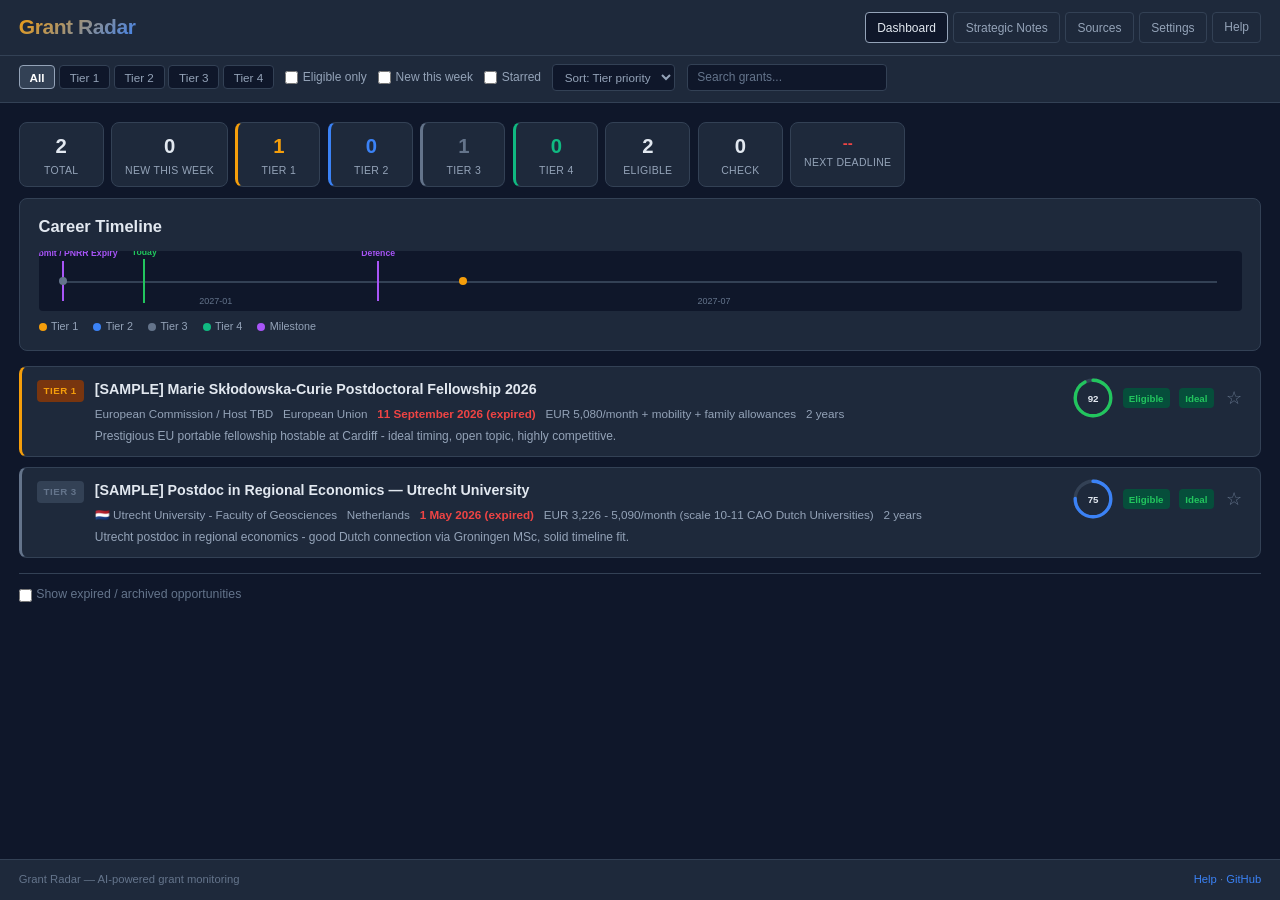
==== index.html @ 39bf6fac "Initial commit: Grant Radar v1.0 Three-layer AI pipeline (fetch → Sonnet analyse → Opus discover) wi" ====
<!DOCTYPE html>
<html lang="en">
<head>
  <meta charset="UTF-8">
  <meta name="viewport" content="width=device-width, initial-scale=1.0">
  <title>Grant Radar</title>
  <link rel="stylesheet" href="assets/style.css">
  <link rel="icon" href="data:image/svg+xml,<svg xmlns='http://www.w3.org/2000/svg' viewBox='0 0 100 100'><text y='.9em' font-size='90'>📡</text></svg>">
</head>
<body>

  <!-- ===== HEADER ===== -->
  <header class="header">
    <div class="header-top">
      <div class="header-brand">
        <h1 class="header-title">Grant Radar</h1>
        <span class="header-updated" id="lastUpdated">Loading...</span>
      </div>
      <div class="header-nav">
        <button class="nav-btn" data-tab="dashboard" aria-current="true">Dashboard</button>
        <button class="nav-btn" data-tab="strategic">Strategic Notes</button>
        <button class="nav-btn" data-tab="sources">Sources</button>
        <button class="nav-btn" data-tab="settings">Settings</button>
        <a href="help.html" class="nav-btn">Help</a>
      </div>
    </div>

    <!-- Filter bar (dashboard tab only) -->
    <div class="filter-bar" id="filterBar">
      <div class="filter-row">
        <!-- Tier buttons -->
        <div class="tier-btns" id="tierBtns">
          <button class="tier-btn active" data-tier="all">All</button>
          <button class="tier-btn tier-1" data-tier="1">Tier 1</button>
          <button class="tier-btn tier-2" data-tier="2">Tier 2</button>
          <button class="tier-btn tier-3" data-tier="3">Tier 3</button>
          <button class="tier-btn tier-4" data-tier="4">Tier 4</button>
        </div>

        <!-- Toggle filters -->
        <div class="toggle-filters">
          <label class="toggle-label">
            <input type="checkbox" id="filterEligible"> Eligible only
          </label>
          <label class="toggle-label">
            <input type="checkbox" id="filterNew"> New this week
          </label>
          <label class="toggle-label">
            <input type="checkbox" id="filterStarred"> Starred
          </label>
        </div>

        <!-- Sort dropdown -->
        <div class="sort-group">
          <label for="sortSelect" class="sr-only">Sort by</label>
          <select id="sortSelect" class="sort-select">
            <option value="tier">Sort: Tier priority</option>
            <option value="deadline">Sort: Deadline</option>
            <option value="date_found">Sort: Date found</option>
            <option value="score">Sort: Score</option>
          </select>
        </div>

        <!-- Search box -->
        <div class="search-group">
          <input type="search" id="searchBox" class="search-input" placeholder="Search grants...">
        </div>
      </div>
    </div>
  </header>

  <!-- ===== MAIN CONTENT ===== -->
  <main class="main">

    <!-- TAB: Dashboard -->
    <section class="tab-panel active" id="panelDashboard">

      <!-- Summary stats -->
      <div class="stats-bar" id="statsBar">
        <div class="stat-card">
          <span class="stat-value" id="statTotal">--</span>
          <span class="stat-label">Total</span>
        </div>
        <div class="stat-card">
          <span class="stat-value" id="statNew">--</span>
          <span class="stat-label">New this week</span>
        </div>
        <div class="stat-card stat-tier1">
          <span class="stat-value" id="statT1">--</span>
          <span class="stat-label">Tier 1</span>
        </div>
        <div class="stat-card stat-tier2">
          <span class="stat-value" id="statT2">--</span>
          <span class="stat-label">Tier 2</span>
        </div>
        <div class="stat-card stat-tier3">
          <span class="stat-value" id="statT3">--</span>
          <span class="stat-label">Tier 3</span>
        </div>
        <div class="stat-card stat-tier4">
          <span class="stat-value" id="statT4">--</span>
          <span class="stat-label">Tier 4</span>
        </div>
        <div class="stat-card">
          <span class="stat-value" id="statEligible">--</span>
          <span class="stat-label">Eligible</span>
        </div>
        <div class="stat-card">
          <span class="stat-value" id="statCheck">--</span>
          <span class="stat-label">Check</span>
        </div>
        <div class="stat-card stat-deadline">
          <span class="stat-value" id="statDeadline">--</span>
          <span class="stat-label">Next deadline</span>
        </div>
      </div>

      <!-- Timeline -->
      <div class="timeline-container" id="timelineContainer">
        <h3 class="section-heading">Career Timeline</h3>
        <div class="timeline-track" id="timelineTrack">
          <!-- Populated by JS -->
        </div>
        <div class="timeline-legend">
          <span class="legend-item"><span class="legend-dot tier-1-bg"></span> Tier 1</span>
          <span class="legend-item"><span class="legend-dot tier-2-bg"></span> Tier 2</span>
          <span class="legend-item"><span class="legend-dot tier-3-bg"></span> Tier 3</span>
          <span class="legend-item"><span class="legend-dot tier-4-bg"></span> Tier 4</span>
          <span class="legend-item"><span class="legend-dot milestone-bg"></span> Milestone</span>
        </div>
      </div>

      <!-- Grant cards container -->
      <div class="cards-container" id="cardsContainer">
        <div class="loading-msg" id="loadingMsg">Loading grants...</div>
        <div class="empty-msg hidden" id="emptyMsg">No grants match your filters.</div>
      </div>

      <!-- Archive toggle -->
      <div class="archive-toggle-row">
        <label class="toggle-label archive-toggle">
          <input type="checkbox" id="showArchive"> Show expired / archived opportunities
        </label>
      </div>
    </section>

    <!-- TAB: Strategic Notes -->
    <section class="tab-panel" id="panelStrategic">
      <h2 class="section-heading">Strategic Intelligence</h2>
      <p class="section-sub">Updated weekly by Claude Opus with web search.</p>
      <div id="strategicContent" class="strategic-grid">
        <div class="loading-msg">Loading strategic notes...</div>
      </div>
    </section>

    <!-- TAB: Sources -->
    <section class="tab-panel" id="panelSources">
      <h2 class="section-heading">Source Status</h2>
      <p class="section-sub">Health of each grant source. Updated after every pipeline run.</p>
      <div class="source-table-wrap">
        <table class="source-table" id="sourceTable">
          <thead>
            <tr>
              <th>Status</th>
              <th>Source</th>
              <th>Last Checked</th>
              <th>Grants Found</th>
              <th>Error</th>
            </tr>
          </thead>
          <tbody id="sourceTableBody"></tbody>
        </table>
      </div>
    </section>

    <!-- TAB: Settings -->
    <section class="tab-panel" id="panelSettings">
      <h2 class="section-heading">Settings</h2>
      <p class="section-sub">Current configuration (read-only). To modify, edit <code>backend/config.json</code> via Claude Code.</p>

      <div class="settings-grid">
        <div class="settings-card">
          <h3>Researcher Profile</h3>
          <dl id="settingsProfile">
            <dt>Name</dt><dd>Immanuel Satya Pekerti</dd>
            <dt>Nationality</dt><dd>Indonesian</dd>
            <dt>Position</dt><dd>PhD Candidate, Politecnico di Milano</dd>
            <dt>Field</dt><dd>Regional Economics / Economic Geography</dd>
            <dt>PhD Submission</dt><dd>October 2026</dd>
            <dt>Defence</dt><dd>Q1 2027</dd>
            <dt>Current Funding</dt><dd>PNRR (expires Oct 2026)</dd>
          </dl>
        </div>
        <div class="settings-card">
          <h3>Tier System</h3>
          <dl>
            <dt class="tier-1-text">Tier 1</dt><dd>Cardiff + Welsh Economic Geography</dd>
            <dt class="tier-2-text">Tier 2</dt><dd>Strong Alternatives (Cardiff other depts, NL, PoliMi)</dd>
            <dt class="tier-3-text">Tier 3</dt><dd>Good European Opportunities</dd>
            <dt class="tier-4-text">Tier 4</dt><dd>Indonesia: BRIN &amp; UGM</dd>
          </dl>
        </div>
        <div class="settings-card">
          <h3>Active Sources</h3>
          <ul id="settingsSources">
            <li>arXiv Economics (RSS)</li>
            <li>EconJobMarket (API)</li>
            <li>Jobs.ac.uk Geography &amp; Economics (Scraper)</li>
            <li>Academic Transfer Netherlands (Scraper)</li>
            <li>EURAXESS (Scraper)</li>
            <li>RSA (Scraper)</li>
            <li>ERSA (Scraper)</li>
          </ul>
        </div>
        <div class="settings-card">
          <h3>AI Models</h3>
          <dl>
            <dt>Daily Analysis</dt><dd>Claude Sonnet 4.6</dd>
            <dt>Weekly Discovery</dt><dd>Claude Opus 4.6 (with web search)</dd>
          </dl>
          <p class="settings-note">To modify settings, use Claude Code. <a href="help.html">See Help page</a>.</p>
        </div>
      </div>
    </section>

  </main>

  <footer class="footer">
    <span>Grant Radar &mdash; AI-powered grant monitoring</span>
    <span><a href="help.html">Help</a> &middot; <a href="https://github.com" target="_blank" rel="noopener">GitHub</a></span>
  </footer>

  <script src="assets/app.js"></script>
</body>
</html>
---- assets/style.css ----
/* ================================================================
   Grant Radar — Dark theme dashboard
   Colors: bg #0f172a, card #1e293b, accent varies by tier
   ================================================================ */

/* --- Reset & base --- */
*, *::before, *::after { box-sizing: border-box; margin: 0; padding: 0; }

:root {
  --bg:        #0f172a;
  --card:      #1e293b;
  --card-hover:#263347;
  --border:    #334155;
  --text:      #e2e8f0;
  --text-dim:  #94a3b8;
  --text-muted:#64748b;

  /* Tier colours */
  --t1:        #f59e0b;  /* amber/gold */
  --t1-bg:     #78350f;
  --t2:        #3b82f6;  /* blue */
  --t2-bg:     #1e3a5f;
  --t3:        #64748b;  /* slate */
  --t3-bg:     #334155;
  --t4:        #10b981;  /* green */
  --t4-bg:     #064e3b;

  /* Functional */
  --green:     #22c55e;
  --yellow:    #eab308;
  --red:       #ef4444;
  --blue:      #3b82f6;
  --purple:    #a855f7;

  --radius:    8px;
  --radius-sm: 4px;
  --shadow:    0 1px 3px rgba(0,0,0,.4);
}

html { font-size: 15px; }
body {
  font-family: -apple-system, BlinkMacSystemFont, "Segoe UI", Roboto, Oxygen, Ubuntu, sans-serif;
  background: var(--bg);
  color: var(--text);
  line-height: 1.55;
  min-height: 100vh;
  display: flex;
  flex-direction: column;
}
a { color: var(--blue); text-decoration: none; }
a:hover { text-decoration: underline; }

.sr-only {
  position: absolute; width: 1px; height: 1px;
  padding: 0; margin: -1px; overflow: hidden;
  clip: rect(0,0,0,0); border: 0;
}
.hidden { display: none !important; }


/* ================================================================
   HEADER
   ================================================================ */
.header {
  background: var(--card);
  border-bottom: 1px solid var(--border);
  position: sticky; top: 0; z-index: 100;
}
.header-top {
  max-width: 1440px;
  margin: 0 auto;
  padding: .75rem 1.25rem;
  display: flex;
  align-items: center;
  justify-content: space-between;
  gap: 1rem;
  flex-wrap: wrap;
}
.header-brand { display: flex; align-items: baseline; gap: .75rem; }
.header-title {
  font-size: 1.4rem;
  font-weight: 700;
  letter-spacing: -.02em;
  background: linear-gradient(135deg, var(--t1), var(--t2));
  -webkit-background-clip: text;
  -webkit-text-fill-color: transparent;
  background-clip: text;
}
.header-updated {
  font-size: .8rem;
  color: var(--text-muted);
}
.header-nav { display: flex; gap: .35rem; flex-wrap: wrap; }
.nav-btn {
  background: transparent;
  border: 1px solid var(--border);
  color: var(--text-dim);
  padding: .35rem .75rem;
  border-radius: var(--radius-sm);
  cursor: pointer;
  font-size: .8rem;
  transition: all .15s;
  text-decoration: none;
}
.nav-btn:hover, .nav-btn[aria-current="true"] {
  background: var(--bg);
  color: var(--text);
  border-color: var(--text-dim);
}

/* Filter bar */
.filter-bar {
  max-width: 1440px;
  margin: 0 auto;
  padding: .5rem 1.25rem .75rem;
  border-top: 1px solid var(--border);
}
.filter-row {
  display: flex;
  align-items: center;
  gap: .75rem;
  flex-wrap: wrap;
}

/* Tier buttons */
.tier-btns { display: flex; gap: .25rem; }
.tier-btn {
  background: var(--bg);
  border: 1px solid var(--border);
  color: var(--text-dim);
  padding: .3rem .65rem;
  border-radius: var(--radius-sm);
  font-size: .78rem;
  cursor: pointer;
  transition: all .15s;
}
.tier-btn:hover { border-color: var(--text-dim); color: var(--text); }
.tier-btn.active { color: #fff; font-weight: 600; }
.tier-btn.active[data-tier="all"] { background: var(--border); border-color: var(--text-dim); }
.tier-btn.active[data-tier="1"],
.tier-btn.tier-1.active { background: var(--t1-bg); border-color: var(--t1); color: var(--t1); }
.tier-btn.active[data-tier="2"],
.tier-btn.tier-2.active { background: var(--t2-bg); border-color: var(--t2); color: var(--t2); }
.tier-btn.active[data-tier="3"],
.tier-btn.tier-3.active { background: var(--t3-bg); border-color: var(--t3); color: var(--t3); }
.tier-btn.active[data-tier="4"],
.tier-btn.tier-4.active { background: var(--t4-bg); border-color: var(--t4); color: var(--t4); }

/* Toggle filters */
.toggle-filters { display: flex; gap: .75rem; }
.toggle-label {
  display: flex; align-items: center; gap: .3rem;
  font-size: .8rem; color: var(--text-dim); cursor: pointer;
  user-select: none;
}
.toggle-label input { accent-color: var(--blue); }

/* Sort & search */
.sort-select {
  background: var(--bg);
  border: 1px solid var(--border);
  color: var(--text-dim);
  padding: .35rem .5rem;
  border-radius: var(--radius-sm);
  font-size: .78rem;
  cursor: pointer;
}
.search-input {
  background: var(--bg);
  border: 1px solid var(--border);
  color: var(--text);
  padding: .35rem .65rem;
  border-radius: var(--radius-sm);
  font-size: .8rem;
  width: 200px;
  transition: border-color .15s;
}
.search-input::placeholder { color: var(--text-muted); }
.search-input:focus { outline: none; border-color: var(--blue); }


/* ================================================================
   STATS BAR
   ================================================================ */
.stats-bar {
  display: flex;
  gap: .5rem;
  padding: .75rem 0;
  flex-wrap: wrap;
}
.stat-card {
  background: var(--card);
  border: 1px solid var(--border);
  border-radius: var(--radius);
  padding: .5rem .85rem;
  display: flex;
  flex-direction: column;
  align-items: center;
  min-width: 85px;
}
.stat-value { font-size: 1.35rem; font-weight: 700; }
.stat-label { font-size: .7rem; color: var(--text-dim); text-transform: uppercase; letter-spacing: .03em; }

.stat-tier1 { border-left: 3px solid var(--t1); }
.stat-tier1 .stat-value { color: var(--t1); }
.stat-tier2 { border-left: 3px solid var(--t2); }
.stat-tier2 .stat-value { color: var(--t2); }
.stat-tier3 { border-left: 3px solid var(--t3); }
.stat-tier3 .stat-value { color: var(--t3); }
.stat-tier4 { border-left: 3px solid var(--t4); }
.stat-tier4 .stat-value { color: var(--t4); }
.stat-deadline .stat-value { color: var(--red); font-size: 1rem; }


/* ================================================================
   TIMELINE
   ================================================================ */
.timeline-container {
  background: var(--card);
  border: 1px solid var(--border);
  border-radius: var(--radius);
  padding: 1rem 1.25rem;
  margin-bottom: 1rem;
}
.timeline-track {
  position: relative;
  height: 60px;
  margin: .75rem 0 .5rem;
  background: var(--bg);
  border-radius: var(--radius-sm);
  overflow: hidden;
}
.timeline-track .tl-axis {
  position: absolute;
  top: 50%;
  left: 2%;
  right: 2%;
  height: 2px;
  background: var(--border);
}
.timeline-track .tl-label {
  position: absolute;
  bottom: 2px;
  font-size: .6rem;
  color: var(--text-muted);
  transform: translateX(-50%);
  white-space: nowrap;
}
.timeline-track .tl-milestone {
  position: absolute;
  top: 10px;
  width: 2px;
  height: 40px;
  transform: translateX(-50%);
}
.timeline-track .tl-milestone .tl-ml-label {
  position: absolute;
  top: -14px;
  left: 50%;
  transform: translateX(-50%);
  font-size: .58rem;
  color: var(--purple);
  white-space: nowrap;
  font-weight: 600;
}
.timeline-track .tl-dot {
  position: absolute;
  top: 50%;
  width: 8px;
  height: 8px;
  border-radius: 50%;
  transform: translate(-50%, -50%);
  cursor: pointer;
  transition: transform .15s;
  z-index: 2;
}
.timeline-track .tl-dot:hover { transform: translate(-50%, -50%) scale(1.8); }
.tl-dot.tier-1 { background: var(--t1); }
.tl-dot.tier-2 { background: var(--t2); }
.tl-dot.tier-3 { background: var(--t3); }
.tl-dot.tier-4 { background: var(--t4); }
.tl-dot.tier-0 { background: var(--text-muted); }
.tl-today {
  position: absolute;
  top: 8px;
  width: 2px;
  height: 44px;
  background: var(--green);
  transform: translateX(-50%);
  z-index: 3;
}
.tl-today-label {
  position: absolute;
  top: -13px;
  left: 50%;
  transform: translateX(-50%);
  font-size: .58rem;
  color: var(--green);
  font-weight: 600;
  white-space: nowrap;
}

.timeline-legend {
  display: flex; gap: 1rem; font-size: .72rem; color: var(--text-dim);
}
.legend-item { display: flex; align-items: center; gap: .3rem; }
.legend-dot {
  width: 8px; height: 8px; border-radius: 50%; display: inline-block;
}
.tier-1-bg { background: var(--t1); }
.tier-2-bg { background: var(--t2); }
.tier-3-bg { background: var(--t3); }
.tier-4-bg { background: var(--t4); }
.milestone-bg { background: var(--purple); }


/* ================================================================
   MAIN LAYOUT
   ================================================================ */
.main {
  max-width: 1440px;
  margin: 0 auto;
  padding: .5rem 1.25rem 2rem;
  flex: 1;
  width: 100%;
}
.tab-panel { display: none; }
.tab-panel.active { display: block; }
.section-heading {
  font-size: 1.1rem; font-weight: 600;
  margin-bottom: .25rem;
}
.section-sub {
  font-size: .8rem; color: var(--text-dim);
  margin-bottom: 1rem;
}


/* ================================================================
   GRANT CARDS
   ================================================================ */
.cards-container {
  display: flex;
  flex-direction: column;
  gap: .65rem;
}
.loading-msg, .empty-msg {
  text-align: center;
  padding: 3rem 1rem;
  color: var(--text-muted);
  font-size: .95rem;
}

.grant-card {
  background: var(--card);
  border: 1px solid var(--border);
  border-radius: var(--radius);
  overflow: hidden;
  transition: border-color .15s, box-shadow .15s;
}
.grant-card:hover {
  border-color: var(--text-muted);
  box-shadow: 0 2px 8px rgba(0,0,0,.3);
}
.grant-card.tier-1 { border-left: 3px solid var(--t1); }
.grant-card.tier-2 { border-left: 3px solid var(--t2); }
.grant-card.tier-3 { border-left: 3px solid var(--t3); }
.grant-card.tier-4 { border-left: 3px solid var(--t4); }
.grant-card.tier-0 { border-left: 3px solid var(--text-muted); }
.grant-card.expired { opacity: .55; }

/* Card header row */
.card-header {
  display: flex;
  align-items: flex-start;
  gap: .75rem;
  padding: .75rem 1rem;
  cursor: pointer;
  user-select: none;
}
.card-header:hover { background: var(--card-hover); }

.card-tier-badge {
  font-size: .65rem;
  font-weight: 700;
  text-transform: uppercase;
  letter-spacing: .05em;
  padding: .2rem .45rem;
  border-radius: var(--radius-sm);
  white-space: nowrap;
  flex-shrink: 0;
  margin-top: .15rem;
}
.badge-t1 { background: var(--t1-bg); color: var(--t1); }
.badge-t2 { background: var(--t2-bg); color: var(--t2); }
.badge-t3 { background: var(--t3-bg); color: var(--t3); }
.badge-t4 { background: var(--t4-bg); color: var(--t4); }
.badge-t0 { background: var(--border); color: var(--text-dim); }

.card-main { flex: 1; min-width: 0; }
.card-title {
  font-size: .95rem;
  font-weight: 600;
  color: var(--text);
  display: -webkit-box;
  -webkit-line-clamp: 2;
  -webkit-box-orient: vertical;
  overflow: hidden;
}
.card-title a { color: inherit; }
.card-title a:hover { color: var(--blue); text-decoration: underline; }

.card-meta {
  display: flex;
  align-items: center;
  gap: .65rem;
  margin-top: .3rem;
  font-size: .78rem;
  color: var(--text-dim);
  flex-wrap: wrap;
}
.card-meta-item { display: flex; align-items: center; gap: .2rem; white-space: nowrap; }
.meta-icon { font-size: .85rem; }

.card-deadline { font-weight: 600; }
.card-deadline.urgent { color: var(--red); }
.card-deadline.soon { color: var(--yellow); }

.card-summary {
  margin-top: .35rem;
  font-size: .8rem;
  color: var(--text-dim);
  line-height: 1.4;
  display: -webkit-box;
  -webkit-line-clamp: 1;
  -webkit-box-orient: vertical;
  overflow: hidden;
}

/* Right side of card header: score, badges, star */
.card-right {
  display: flex;
  align-items: center;
  gap: .65rem;
  flex-shrink: 0;
}

/* Score ring */
.score-ring {
  position: relative;
  width: 40px;
  height: 40px;
  flex-shrink: 0;
}
.score-ring svg { width: 100%; height: 100%; transform: rotate(-90deg); }
.score-ring .ring-bg { fill: none; stroke: var(--border); stroke-width: 3; }
.score-ring .ring-fg { fill: none; stroke-width: 3; stroke-linecap: round; transition: stroke-dashoffset .4s; }
.score-ring .ring-text {
  position: absolute;
  inset: 0;
  display: flex;
  align-items: center;
  justify-content: center;
  font-size: .65rem;
  font-weight: 700;
}

/* Eligibility & timeline badges */
.elig-badge, .timeline-badge {
  font-size: .65rem;
  font-weight: 600;
  padding: .15rem .4rem;
  border-radius: var(--radius-sm);
  white-space: nowrap;
}
.elig-eligible   { background: #064e3b; color: var(--green); }
.elig-check      { background: #713f12; color: var(--yellow); }
.elig-not        { background: #7f1d1d; color: var(--red); }

.tl-ideal     { background: #064e3b; color: var(--green); }
.tl-acceptable{ background: #1e3a5f; color: var(--blue); }
.tl-early     { background: #713f12; color: var(--yellow); }
.tl-gap       { background: #7f1d1d; color: var(--red); }
.tl-expired   { background: #7f1d1d; color: var(--red); }

/* Star button */
.star-btn {
  background: none;
  border: none;
  font-size: 1.2rem;
  cursor: pointer;
  color: var(--text-muted);
  transition: color .15s, transform .15s;
  padding: .2rem;
  line-height: 1;
}
.star-btn:hover { color: var(--t1); transform: scale(1.2); }
.star-btn.starred { color: var(--t1); }


/* ================================================================
   CARD EXPANDED DETAIL
   ================================================================ */
.card-detail {
  max-height: 0;
  overflow: hidden;
  transition: max-height .3s ease;
}
.grant-card.expanded .card-detail {
  max-height: 2000px;
}
.card-detail-inner {
  padding: 0 1rem 1rem;
  border-top: 1px solid var(--border);
  display: grid;
  grid-template-columns: 1fr 1fr;
  gap: .75rem 1.25rem;
  font-size: .82rem;
}
.detail-section {
  background: var(--bg);
  border-radius: var(--radius-sm);
  padding: .65rem .85rem;
}
.detail-section h4 {
  font-size: .72rem;
  text-transform: uppercase;
  letter-spacing: .05em;
  color: var(--text-muted);
  margin-bottom: .35rem;
}
.detail-section ul {
  list-style: none;
  padding: 0;
}
.detail-section li {
  position: relative;
  padding-left: 1rem;
  margin-bottom: .2rem;
  line-height: 1.45;
}
.detail-section li::before {
  content: "";
  position: absolute;
  left: 0;
  top: .55em;
  width: 5px; height: 5px;
  border-radius: 50%;
  background: var(--text-muted);
}
.detail-pros li::before { background: var(--green); }
.detail-cons li::before { background: var(--red); }
.detail-next li::before { background: var(--blue); }

.detail-full-width {
  grid-column: 1 / -1;
}
.detail-kv { display: flex; gap: .5rem; margin-bottom: .2rem; }
.detail-kv dt { color: var(--text-muted); min-width: 120px; flex-shrink: 0; }
.detail-kv dd { color: var(--text); }
.detail-reeval {
  background: var(--t2-bg);
  border-left: 3px solid var(--t2);
}


/* ================================================================
   STRATEGIC NOTES
   ================================================================ */
.strategic-grid {
  display: grid;
  grid-template-columns: repeat(auto-fit, minmax(300px, 1fr));
  gap: .75rem;
}
.strategic-card {
  background: var(--card);
  border: 1px solid var(--border);
  border-radius: var(--radius);
  padding: 1rem 1.25rem;
}
.strategic-card h3 {
  font-size: .9rem;
  font-weight: 600;
  margin-bottom: .65rem;
  display: flex;
  align-items: center;
  gap: .4rem;
}
.strategic-card ul {
  list-style: none; padding: 0;
}
.strategic-card li {
  position: relative;
  padding-left: 1rem;
  margin-bottom: .35rem;
  font-size: .82rem;
  line-height: 1.5;
  color: var(--text-dim);
}
.strategic-card li::before {
  content: "";
  position: absolute;
  left: 0; top: .55em;
  width: 5px; height: 5px;
  border-radius: 50%;
  background: var(--text-muted);
}
.strat-deadlines li::before { background: var(--red); }
.strat-recommendations li::before { background: var(--blue); }
.strat-cycles li::before { background: var(--purple); }
.strat-emerging li::before { background: var(--green); }
.strat-cv li::before { background: var(--yellow); }


/* ================================================================
   SOURCE STATUS TABLE
   ================================================================ */
.source-table-wrap { overflow-x: auto; }
.source-table {
  width: 100%;
  border-collapse: collapse;
  font-size: .82rem;
}
.source-table th {
  text-align: left;
  font-size: .7rem;
  text-transform: uppercase;
  letter-spacing: .04em;
  color: var(--text-muted);
  padding: .5rem .75rem;
  border-bottom: 1px solid var(--border);
}
.source-table td {
  padding: .55rem .75rem;
  border-bottom: 1px solid var(--border);
  color: var(--text-dim);
}
.source-table tbody tr:hover { background: var(--card-hover); }
.source-status-dot {
  width: 10px; height: 10px;
  border-radius: 50%;
  display: inline-block;
}
.source-status-dot.ok { background: var(--green); }
.source-status-dot.err { background: var(--red); }


/* ================================================================
   SETTINGS
   ================================================================ */
.settings-grid {
  display: grid;
  grid-template-columns: repeat(auto-fit, minmax(280px, 1fr));
  gap: .75rem;
}
.settings-card {
  background: var(--card);
  border: 1px solid var(--border);
  border-radius: var(--radius);
  padding: 1rem 1.25rem;
}
.settings-card h3 {
  font-size: .9rem; font-weight: 600;
  margin-bottom: .65rem;
}
.settings-card dl { font-size: .82rem; }
.settings-card dt {
  color: var(--text-muted);
  font-weight: 600;
  margin-top: .4rem;
}
.settings-card dd { color: var(--text-dim); margin-left: 0; }
.settings-card ul {
  list-style: disc inside;
  font-size: .82rem;
  color: var(--text-dim);
}
.settings-card li { margin-bottom: .2rem; }
.settings-note {
  margin-top: .75rem;
  font-size: .78rem;
  color: var(--text-muted);
  font-style: italic;
}

.tier-1-text { color: var(--t1) !important; }
.tier-2-text { color: var(--t2) !important; }
.tier-3-text { color: var(--t3) !important; }
.tier-4-text { color: var(--t4) !important; }


/* ================================================================
   ARCHIVE TOGGLE
   ================================================================ */
.archive-toggle-row {
  margin-top: 1rem;
  padding-top: .75rem;
  border-top: 1px solid var(--border);
}
.archive-toggle {
  font-size: .82rem;
  color: var(--text-muted);
}


/* ================================================================
   FOOTER
   ================================================================ */
.footer {
  background: var(--card);
  border-top: 1px solid var(--border);
  padding: .75rem 1.25rem;
  font-size: .75rem;
  color: var(--text-muted);
  display: flex;
  justify-content: space-between;
  flex-wrap: wrap;
  gap: .5rem;
}


/* ================================================================
   RESPONSIVE
   ================================================================ */
@media (max-width: 900px) {
  .card-detail-inner {
    grid-template-columns: 1fr;
  }
  .detail-full-width { grid-column: 1; }
}

@media (max-width: 768px) {
  html { font-size: 14px; }

  .header-top {
    flex-direction: column;
    align-items: flex-start;
  }
  .header-nav {
    width: 100%;
    overflow-x: auto;
    -webkit-overflow-scrolling: touch;
  }

  .filter-row {
    flex-direction: column;
    align-items: stretch;
  }
  .tier-btns { flex-wrap: wrap; }
  .toggle-filters { flex-wrap: wrap; }
  .search-input { width: 100%; }

  .stats-bar { gap: .4rem; }
  .stat-card { min-width: 72px; padding: .4rem .6rem; }
  .stat-value { font-size: 1.1rem; }

  .timeline-container { padding: .75rem; }
  .timeline-track { height: 50px; }

  .card-header { flex-direction: column; gap: .4rem; }
  .card-right { width: 100%; justify-content: flex-start; gap: .5rem; }

  .strategic-grid { grid-template-columns: 1fr; }
  .settings-grid { grid-template-columns: 1fr; }
}

@media (max-width: 480px) {
  .stats-bar {
    flex-wrap: nowrap;
    overflow-x: auto;
    scrollbar-width: none;
  }
  .stats-bar::-webkit-scrollbar { display: none; }
  .stat-card { min-width: 65px; }
  .card-meta { font-size: .72rem; }
}
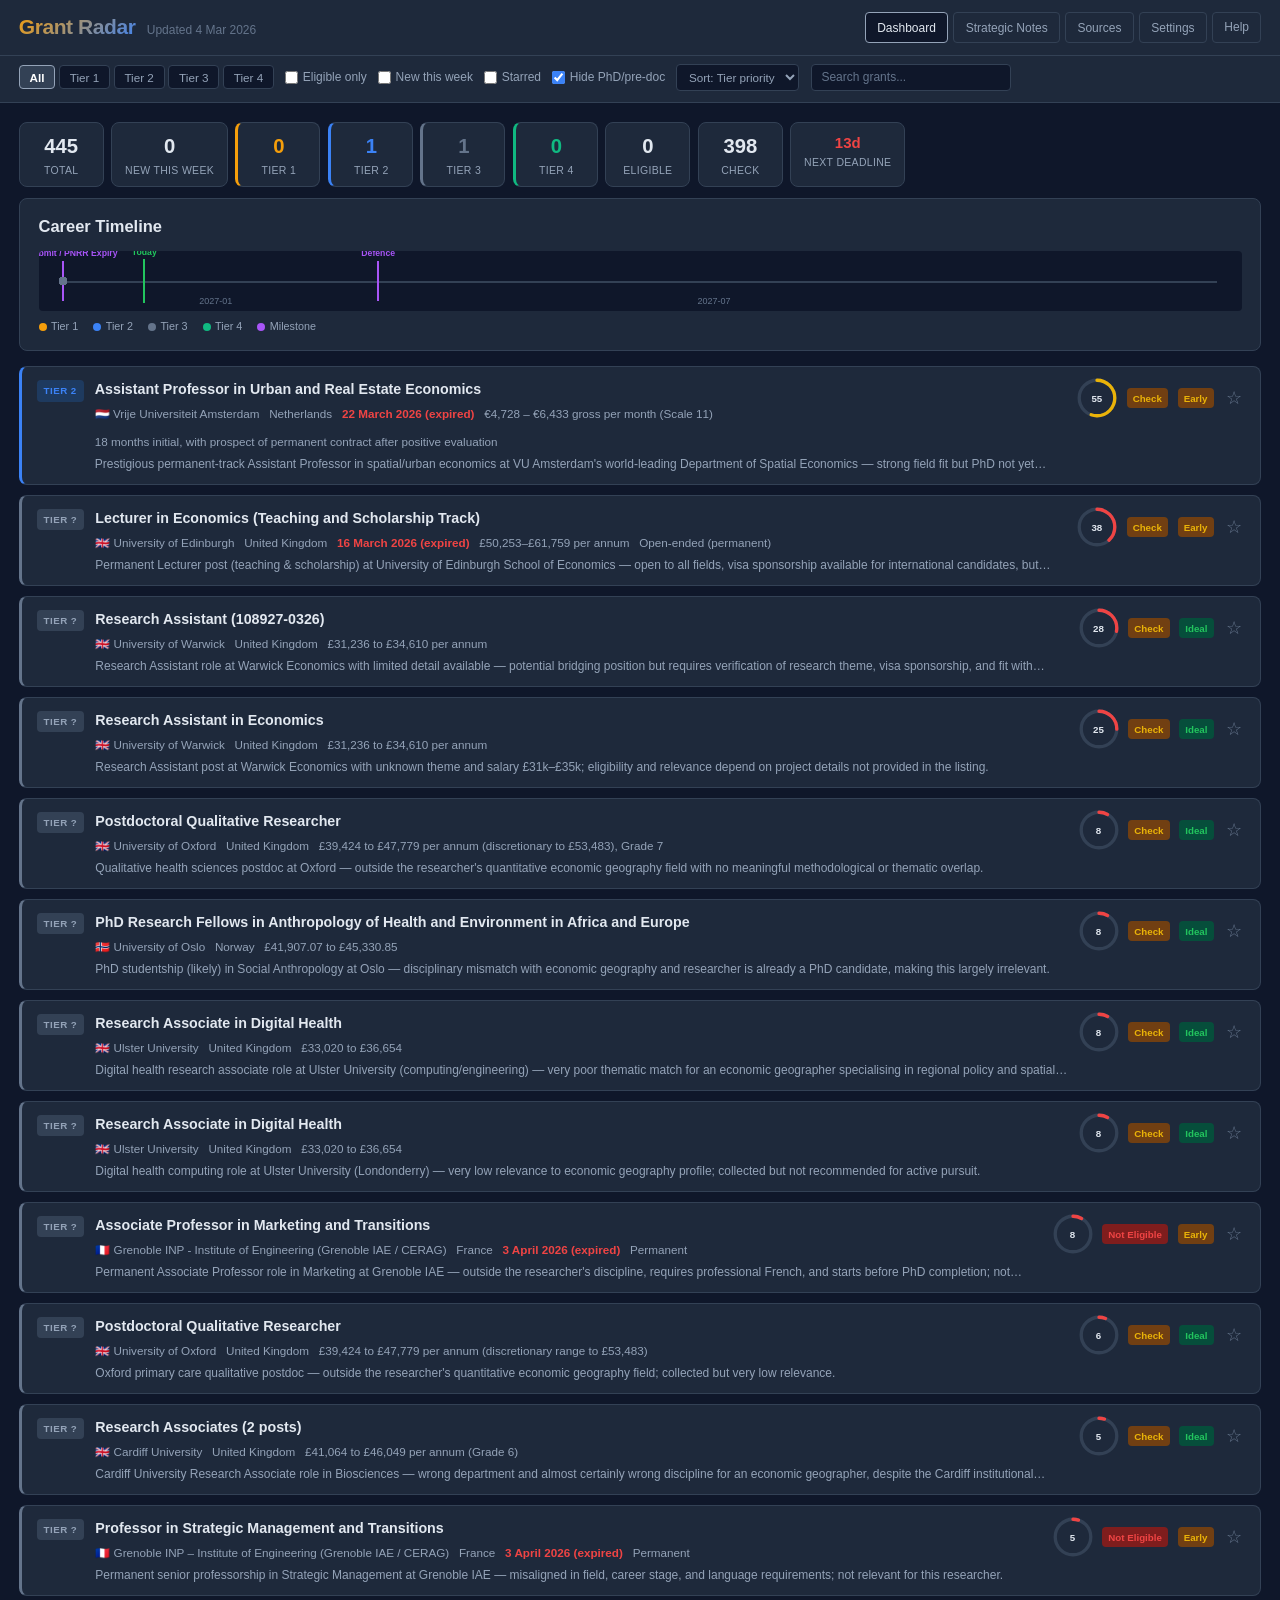
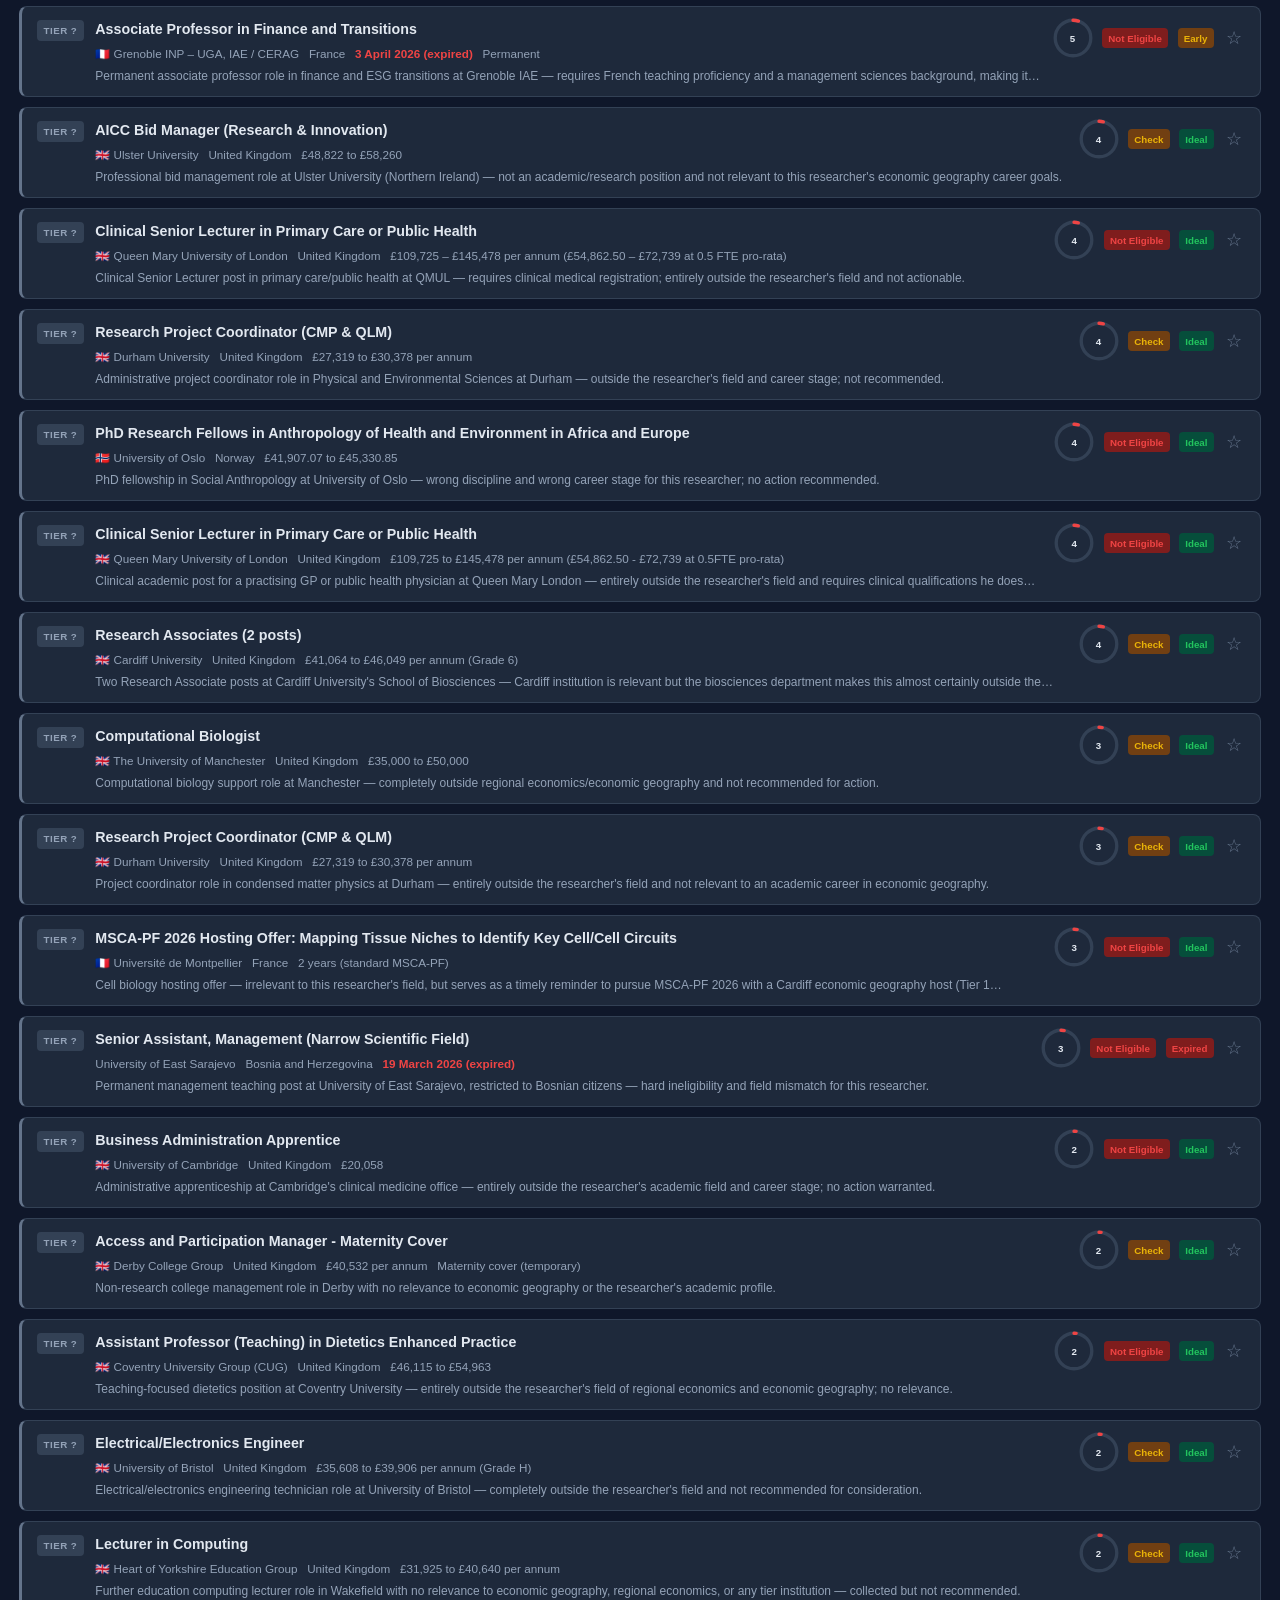
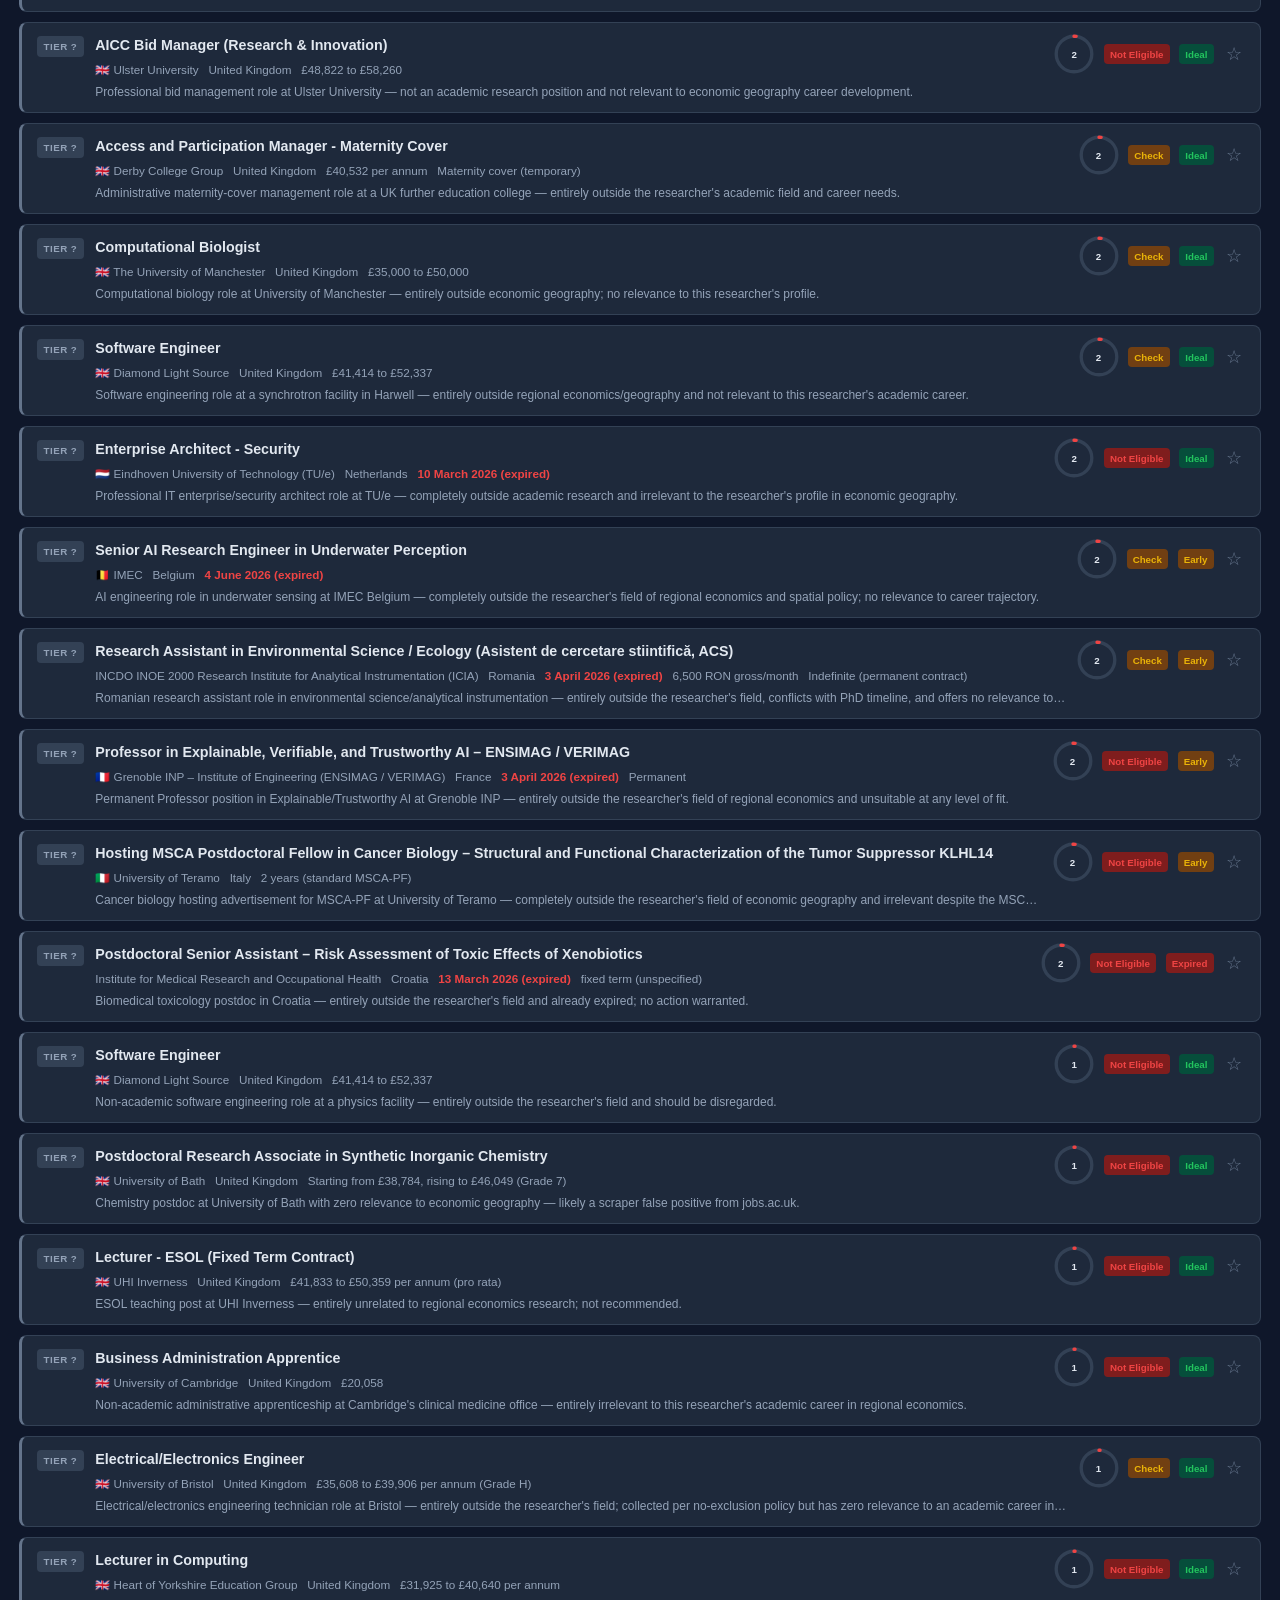
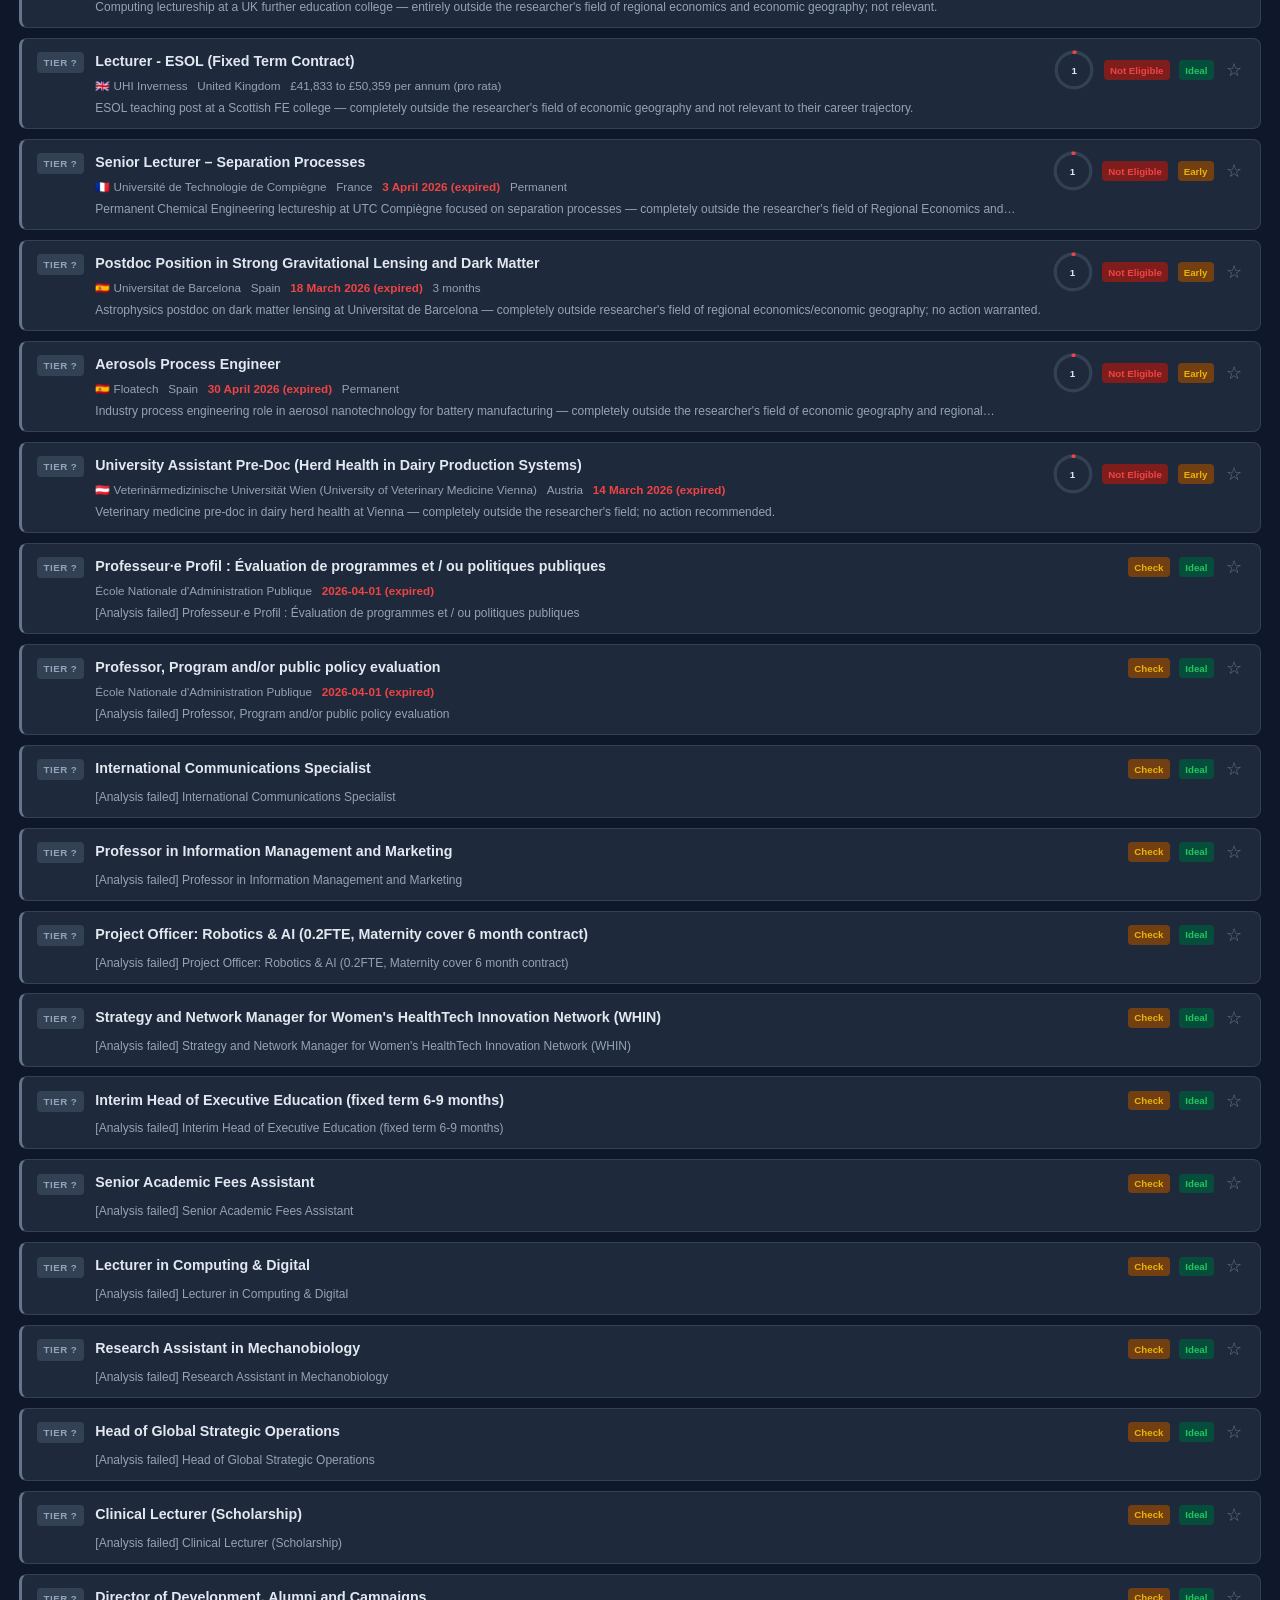
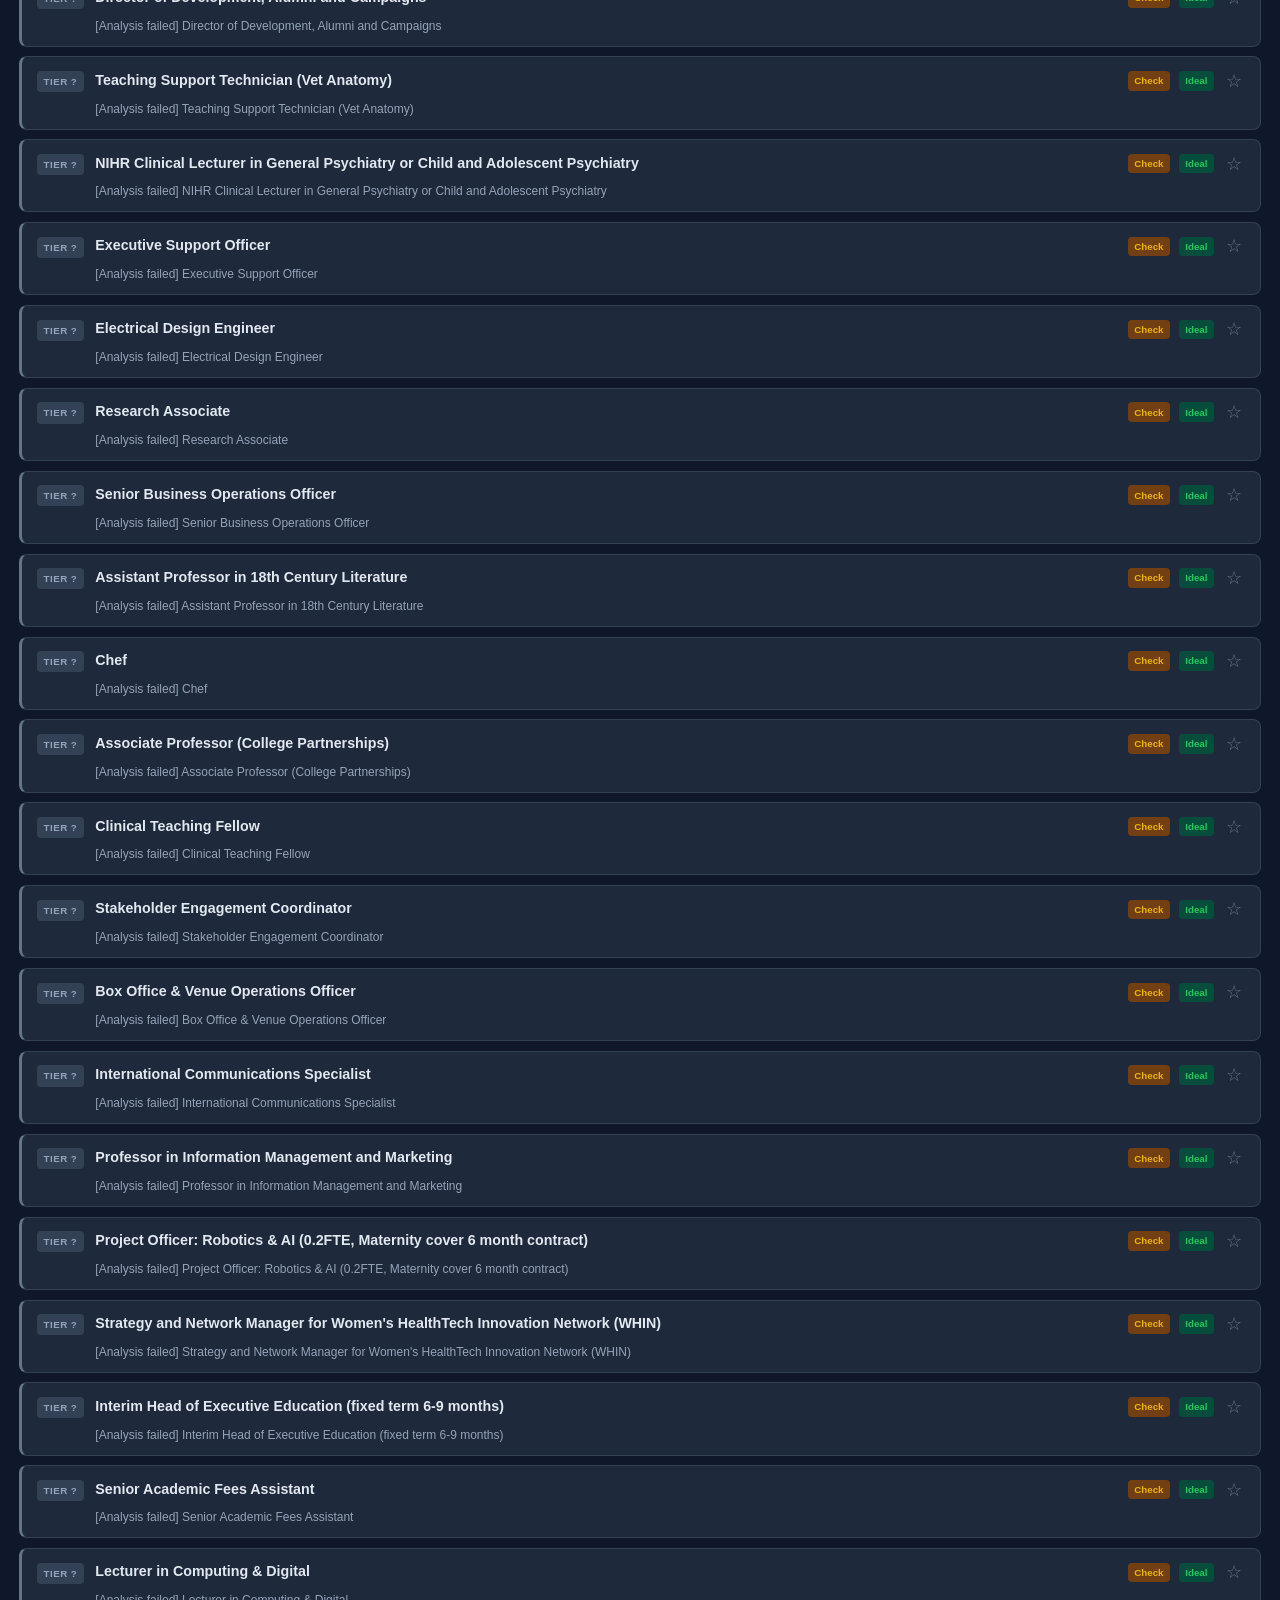
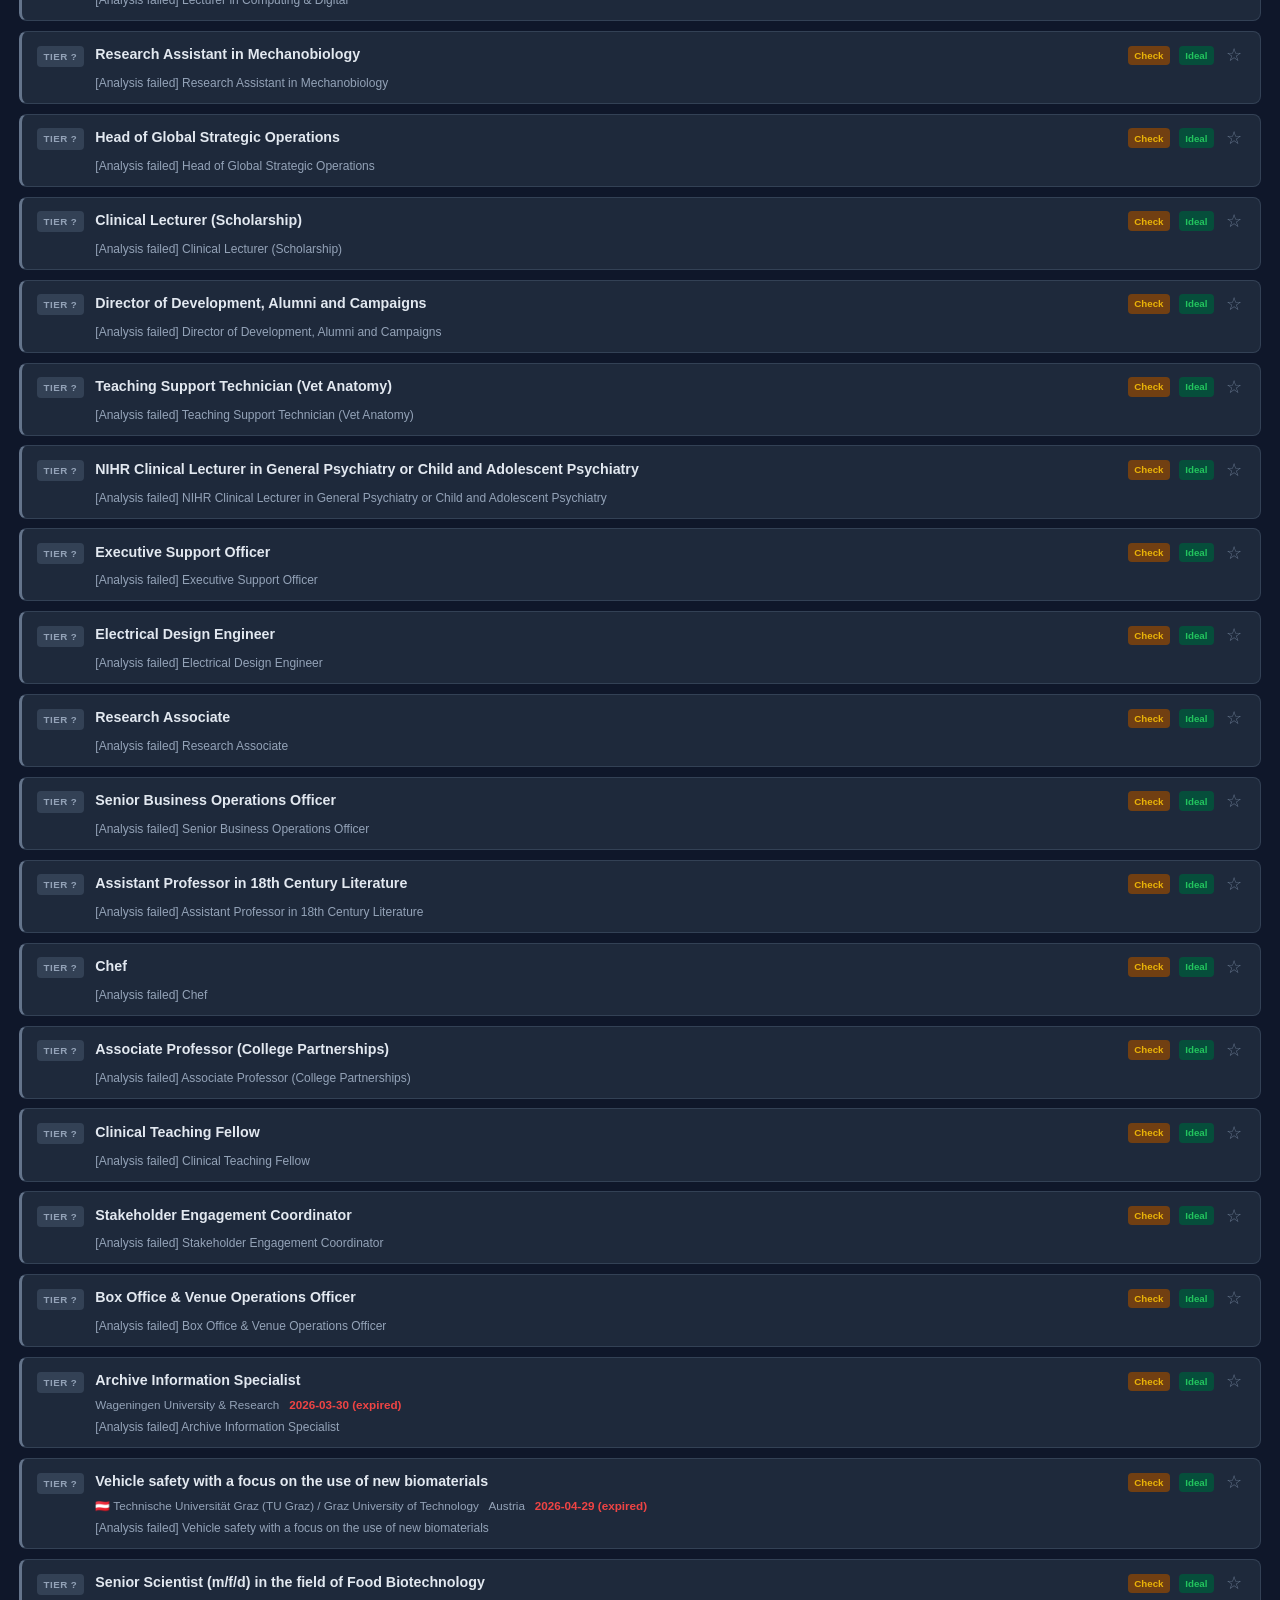
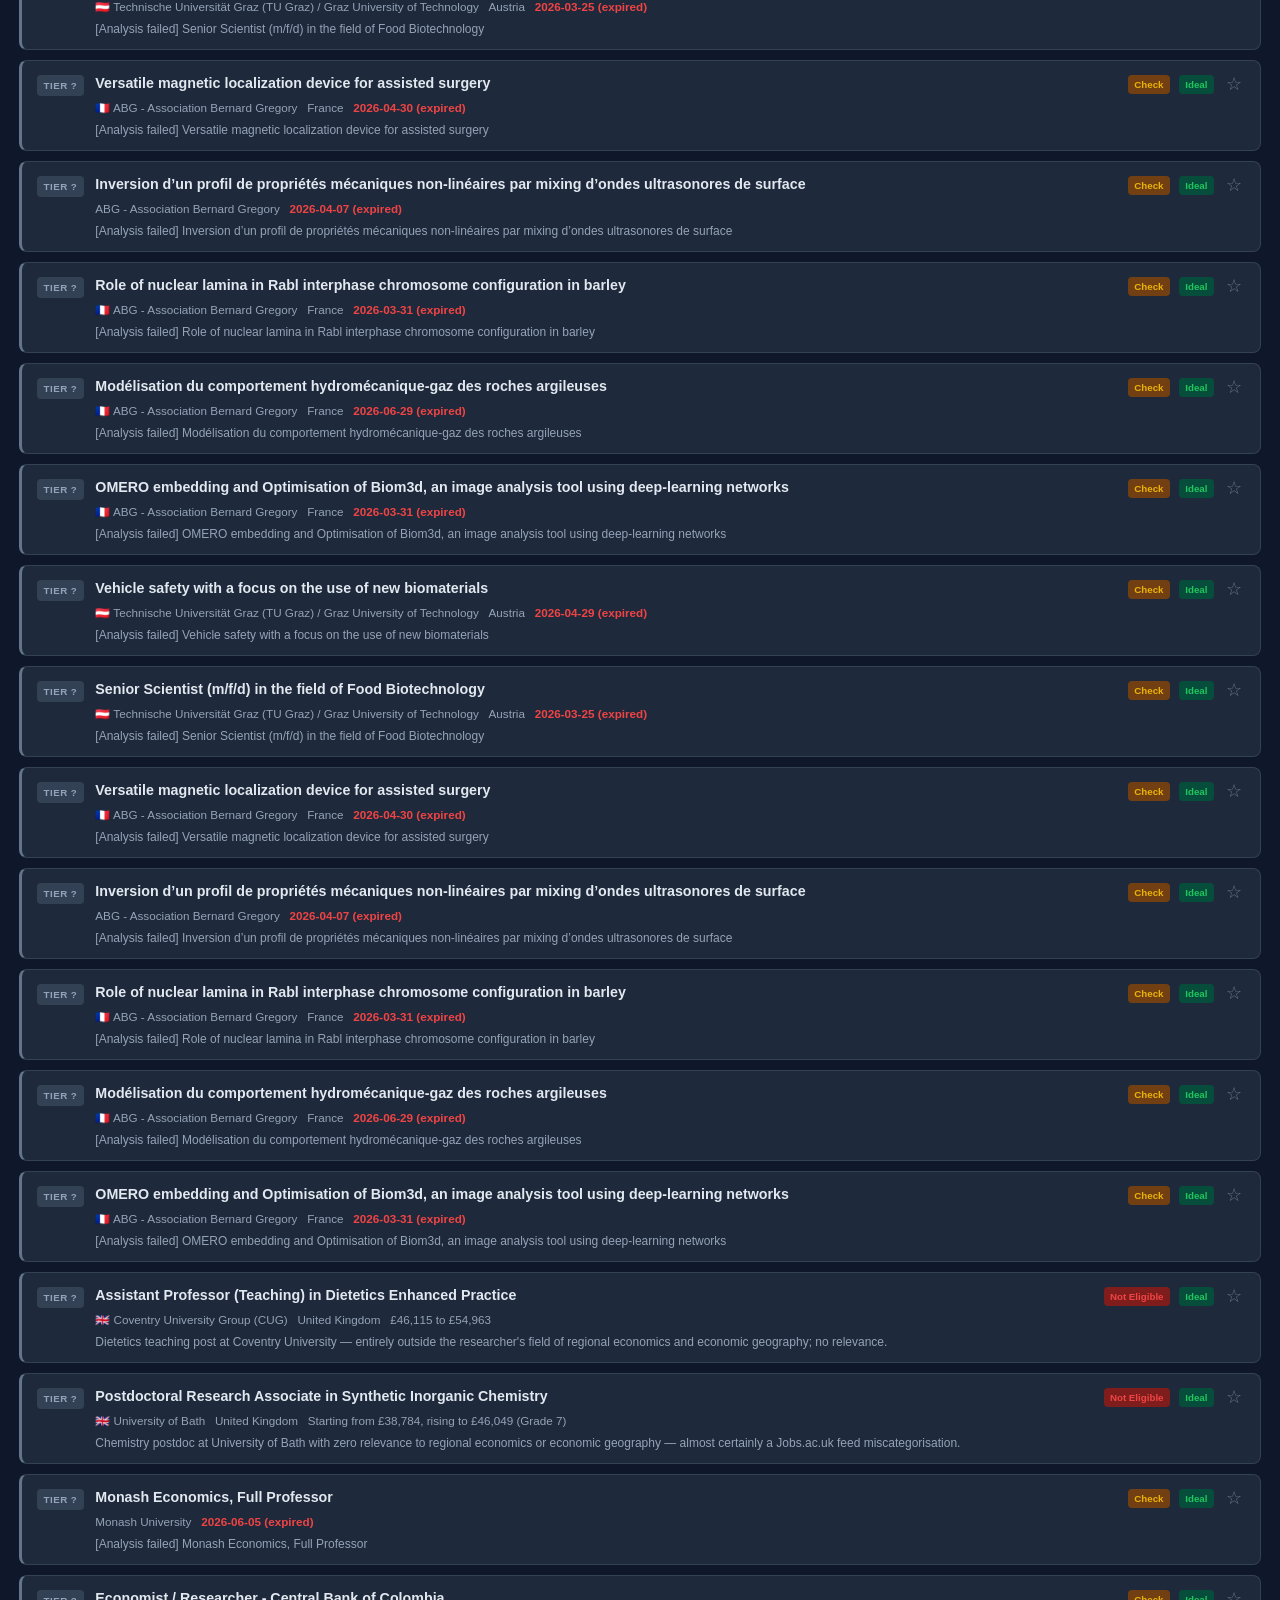
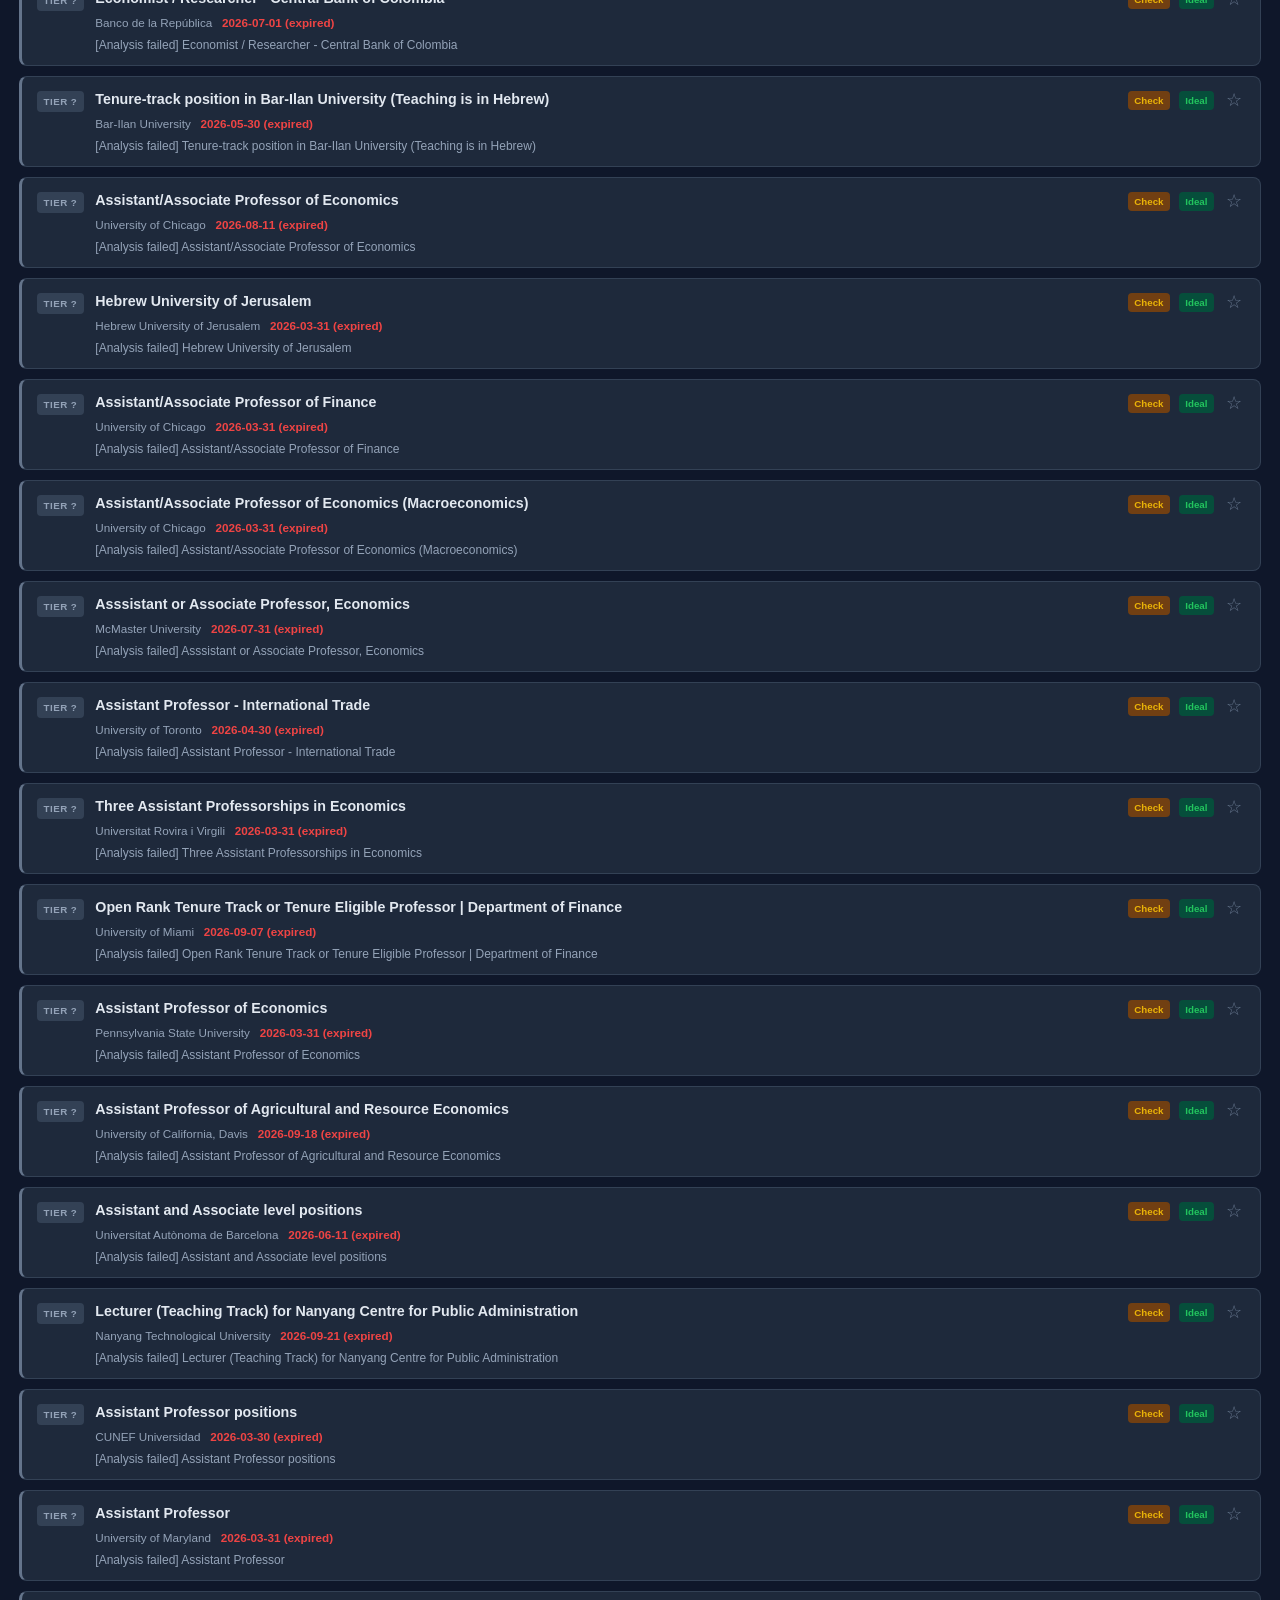
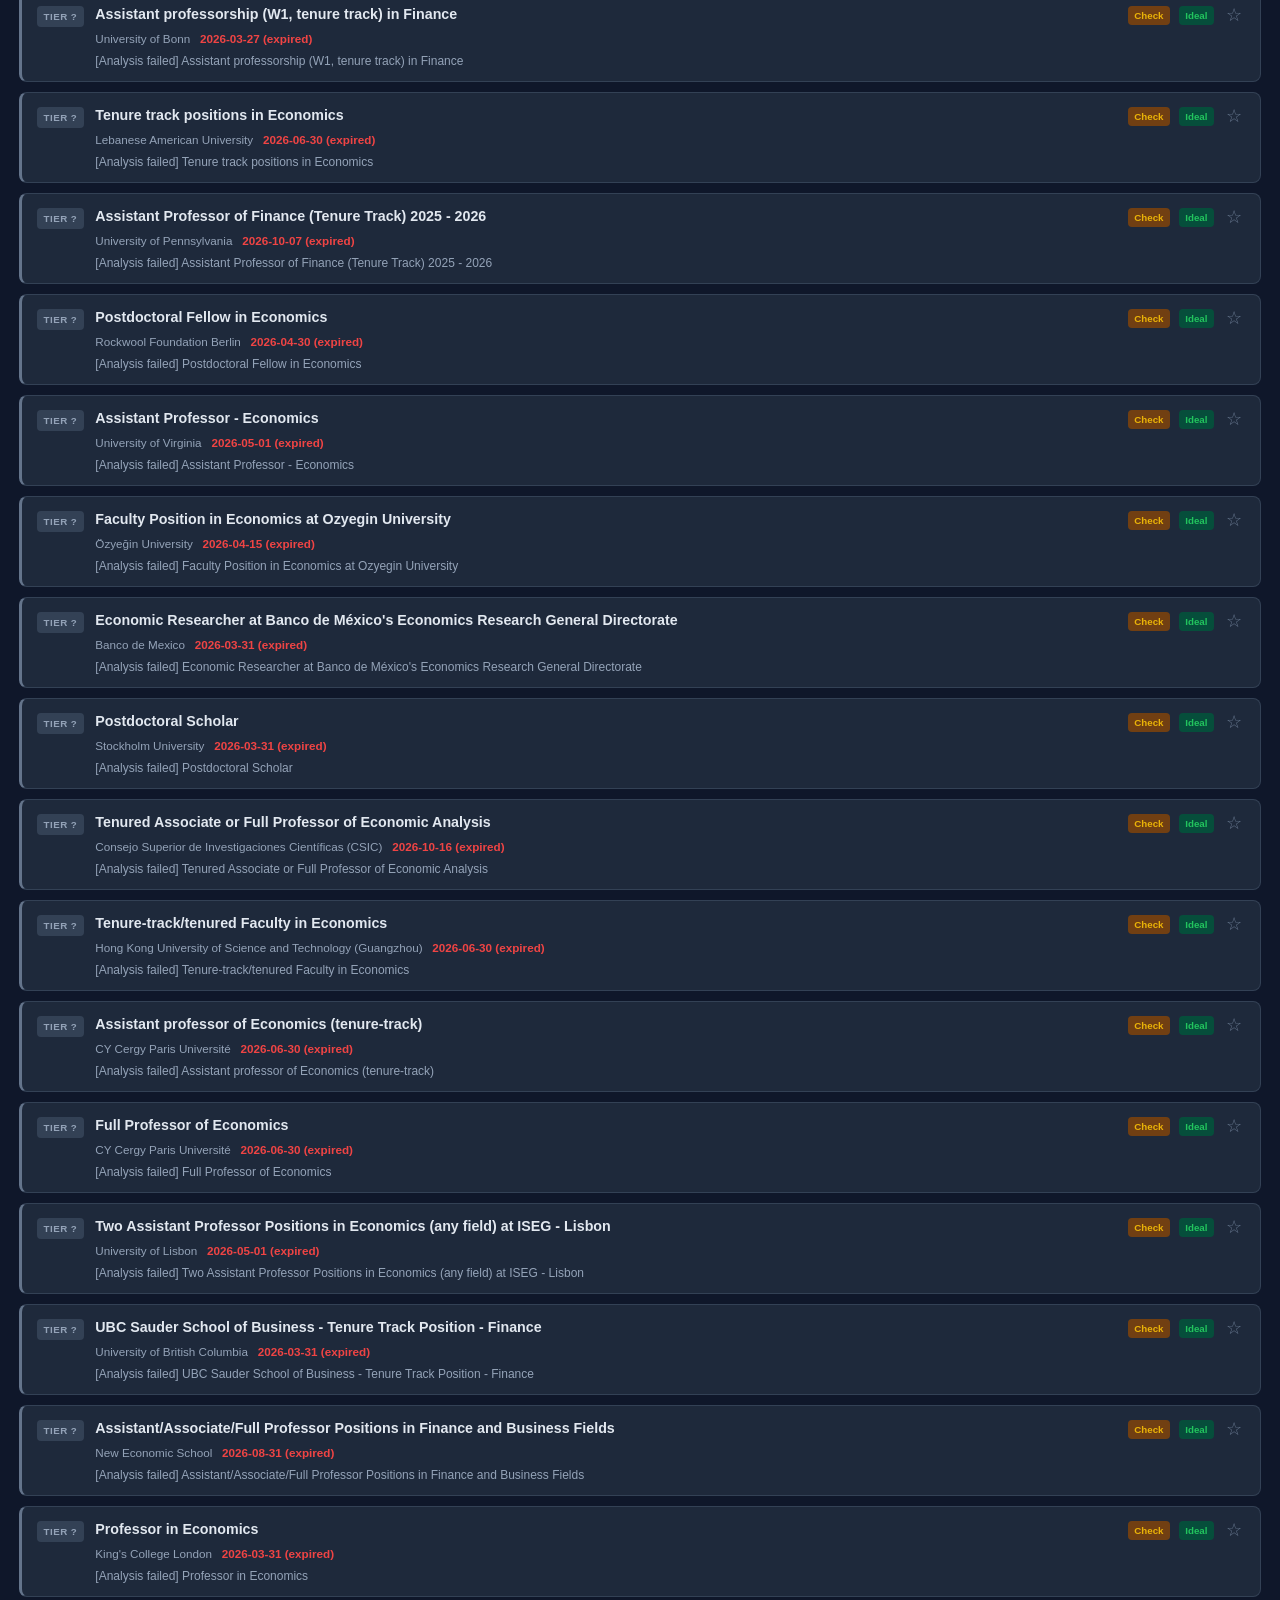
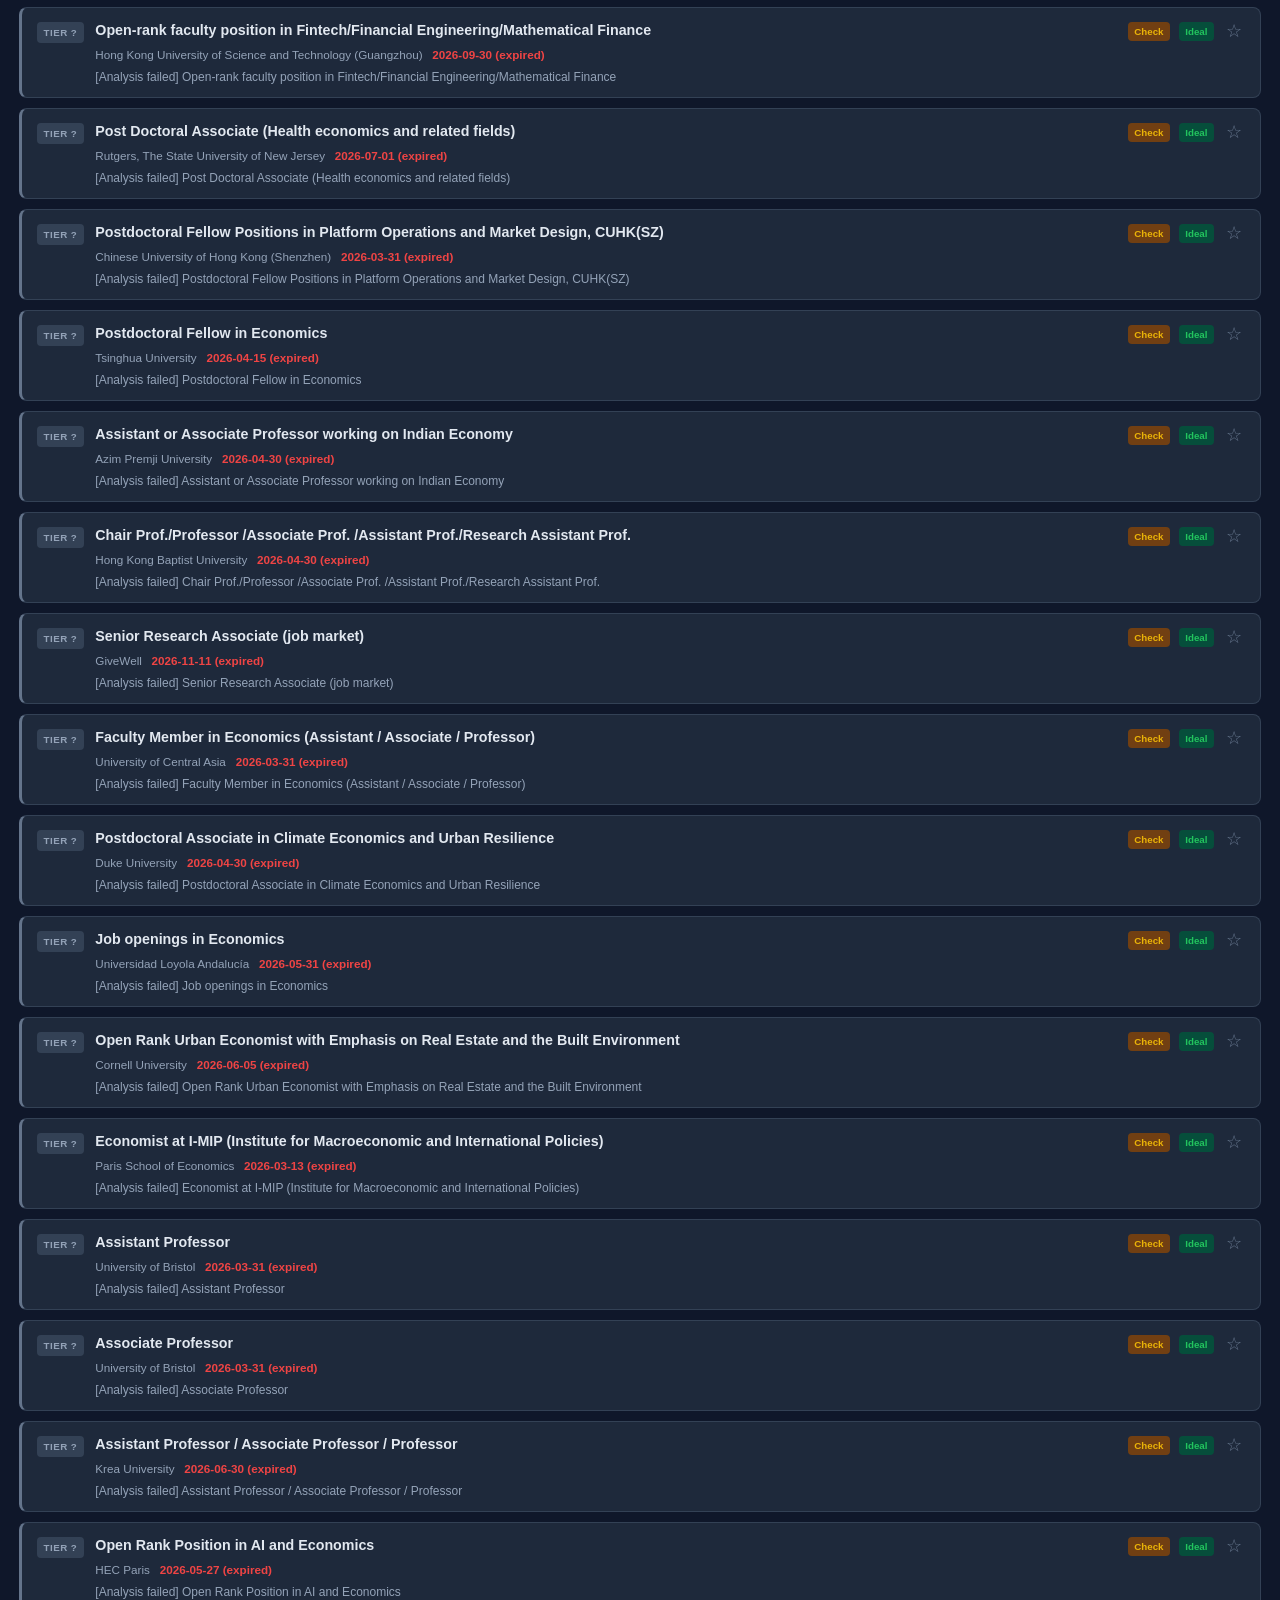
==== commit a56cbabc: "PhD toggle, qualitative scoring penalty, disable arXiv papers 1. Revert pipeline-level PhD exclusion" ====
--- a/index.html
+++ b/index.html
@@ -47,6 +47,9 @@
           </label>
           <label class="toggle-label">
             <input type="checkbox" id="filterStarred"> Starred
+          </label>
+          <label class="toggle-label hide-phd-label">
+            <input type="checkbox" id="hidePhd" checked> Hide PhD/pre-doc
           </label>
         </div>
 
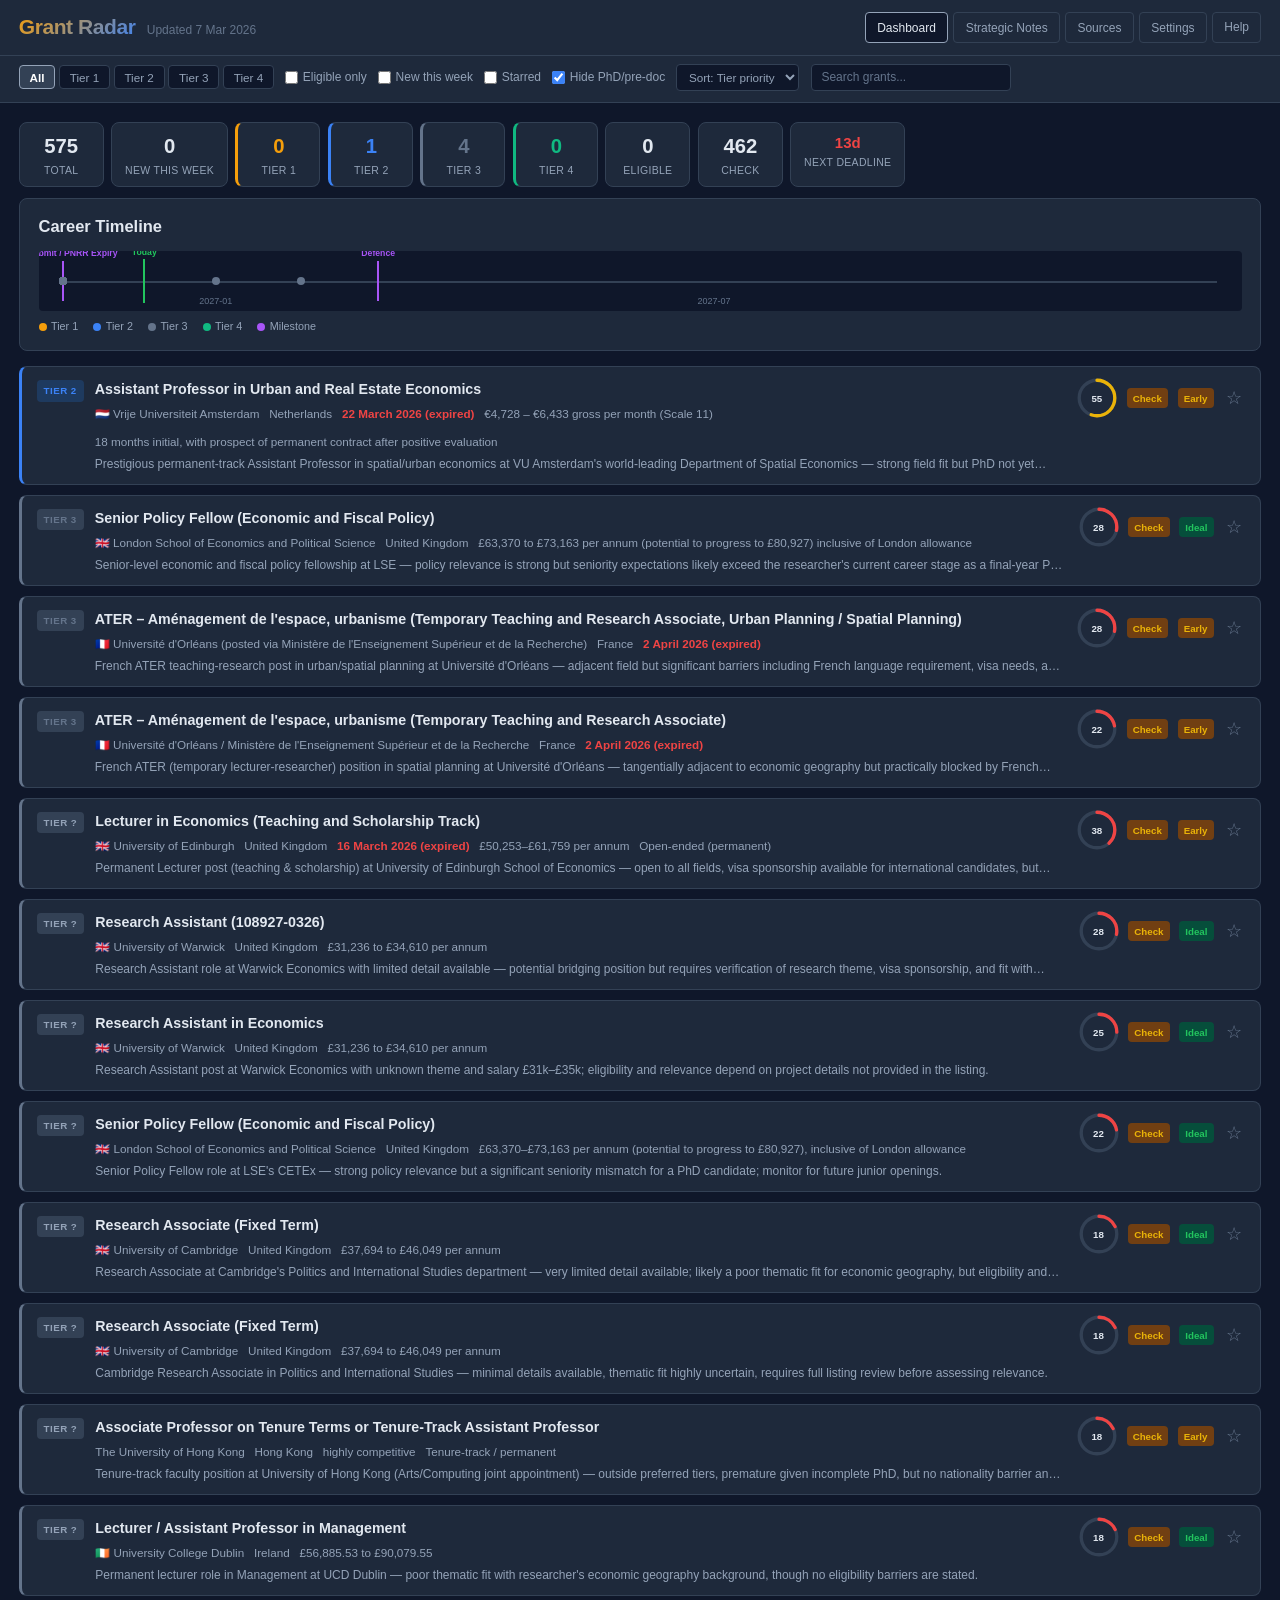
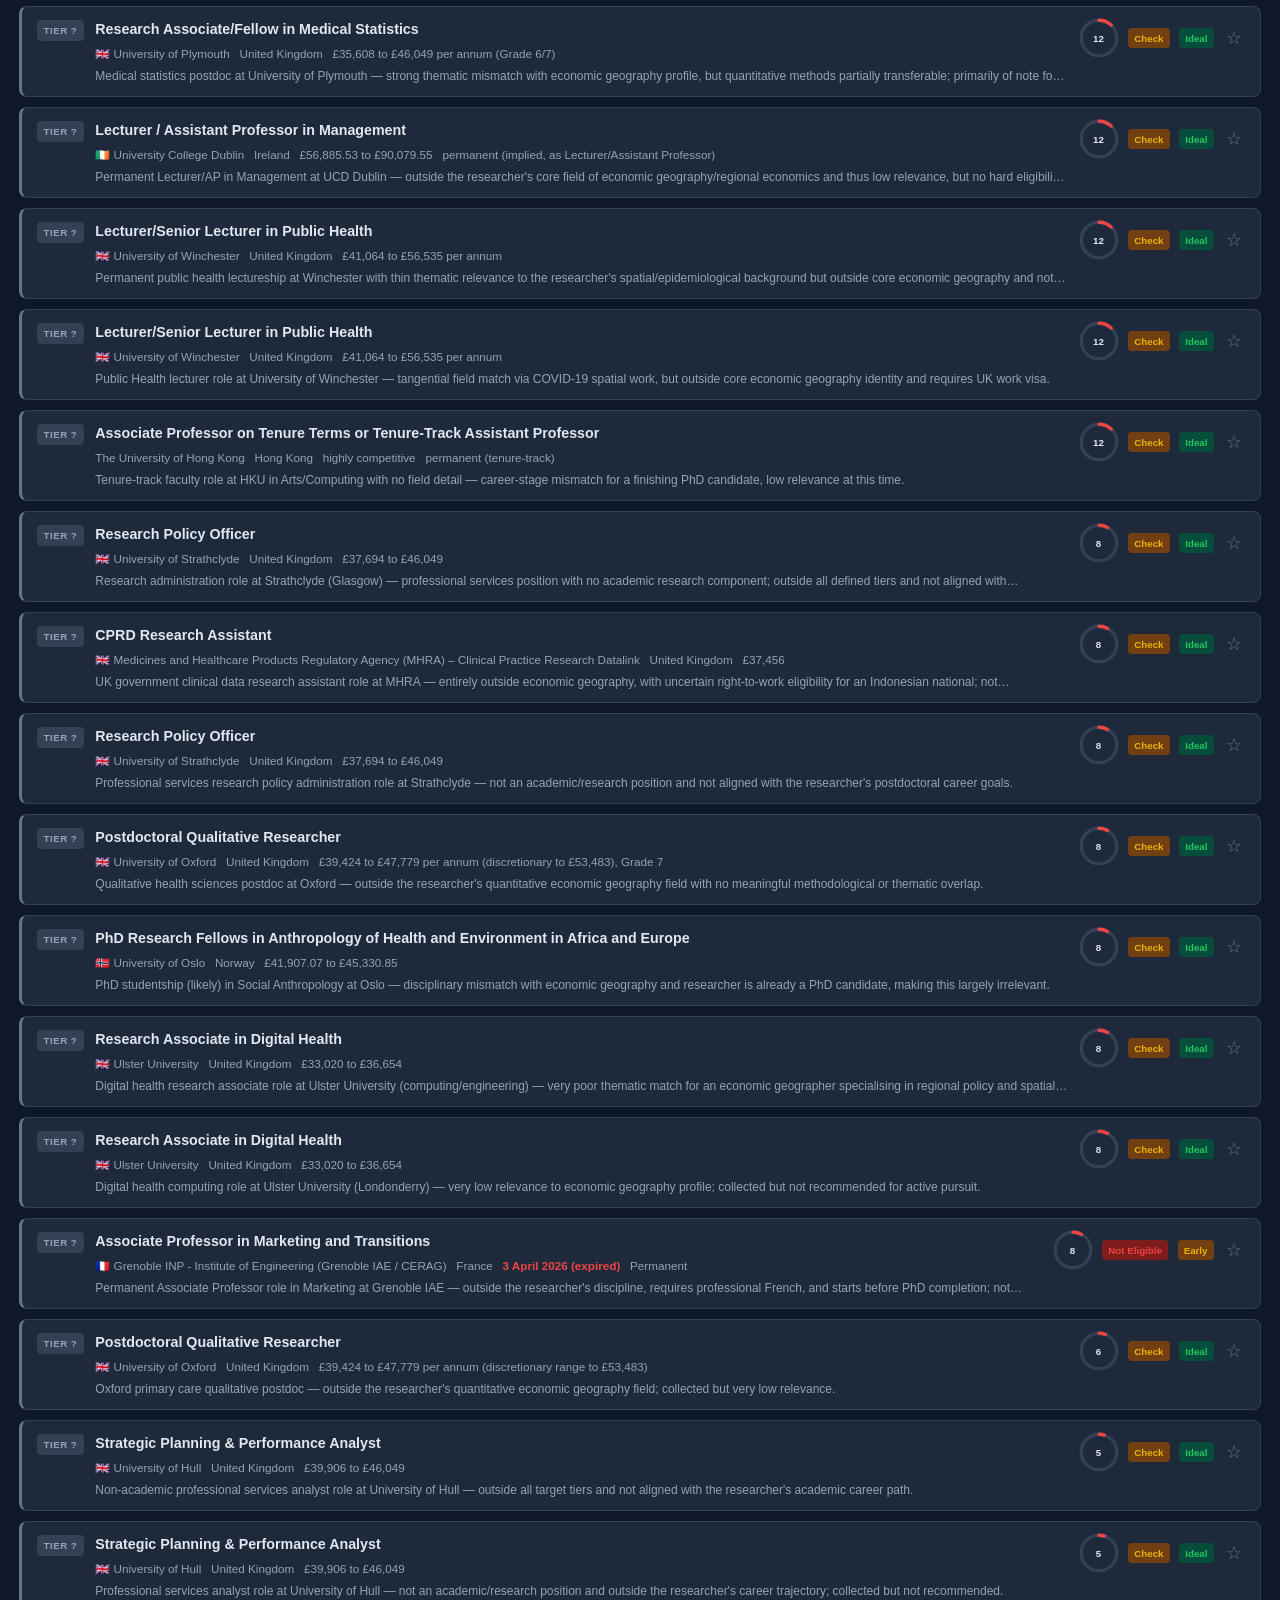
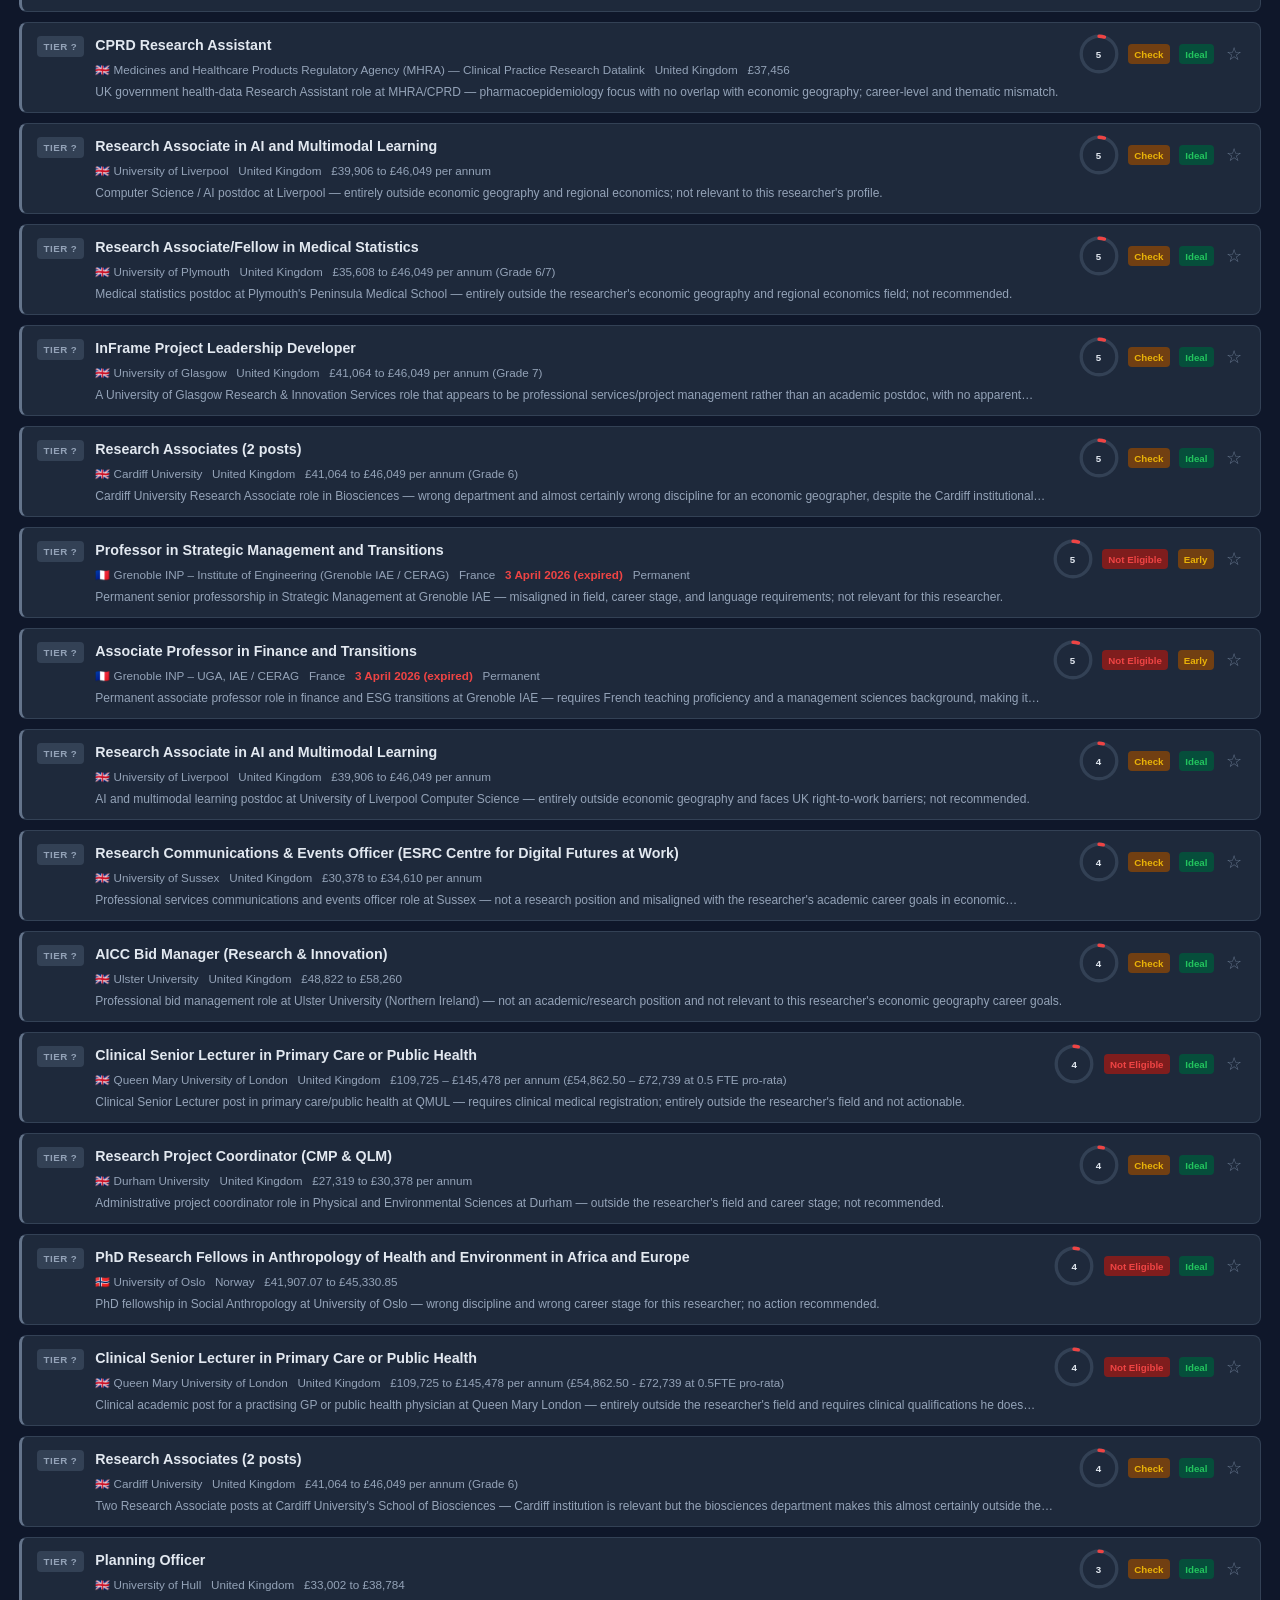
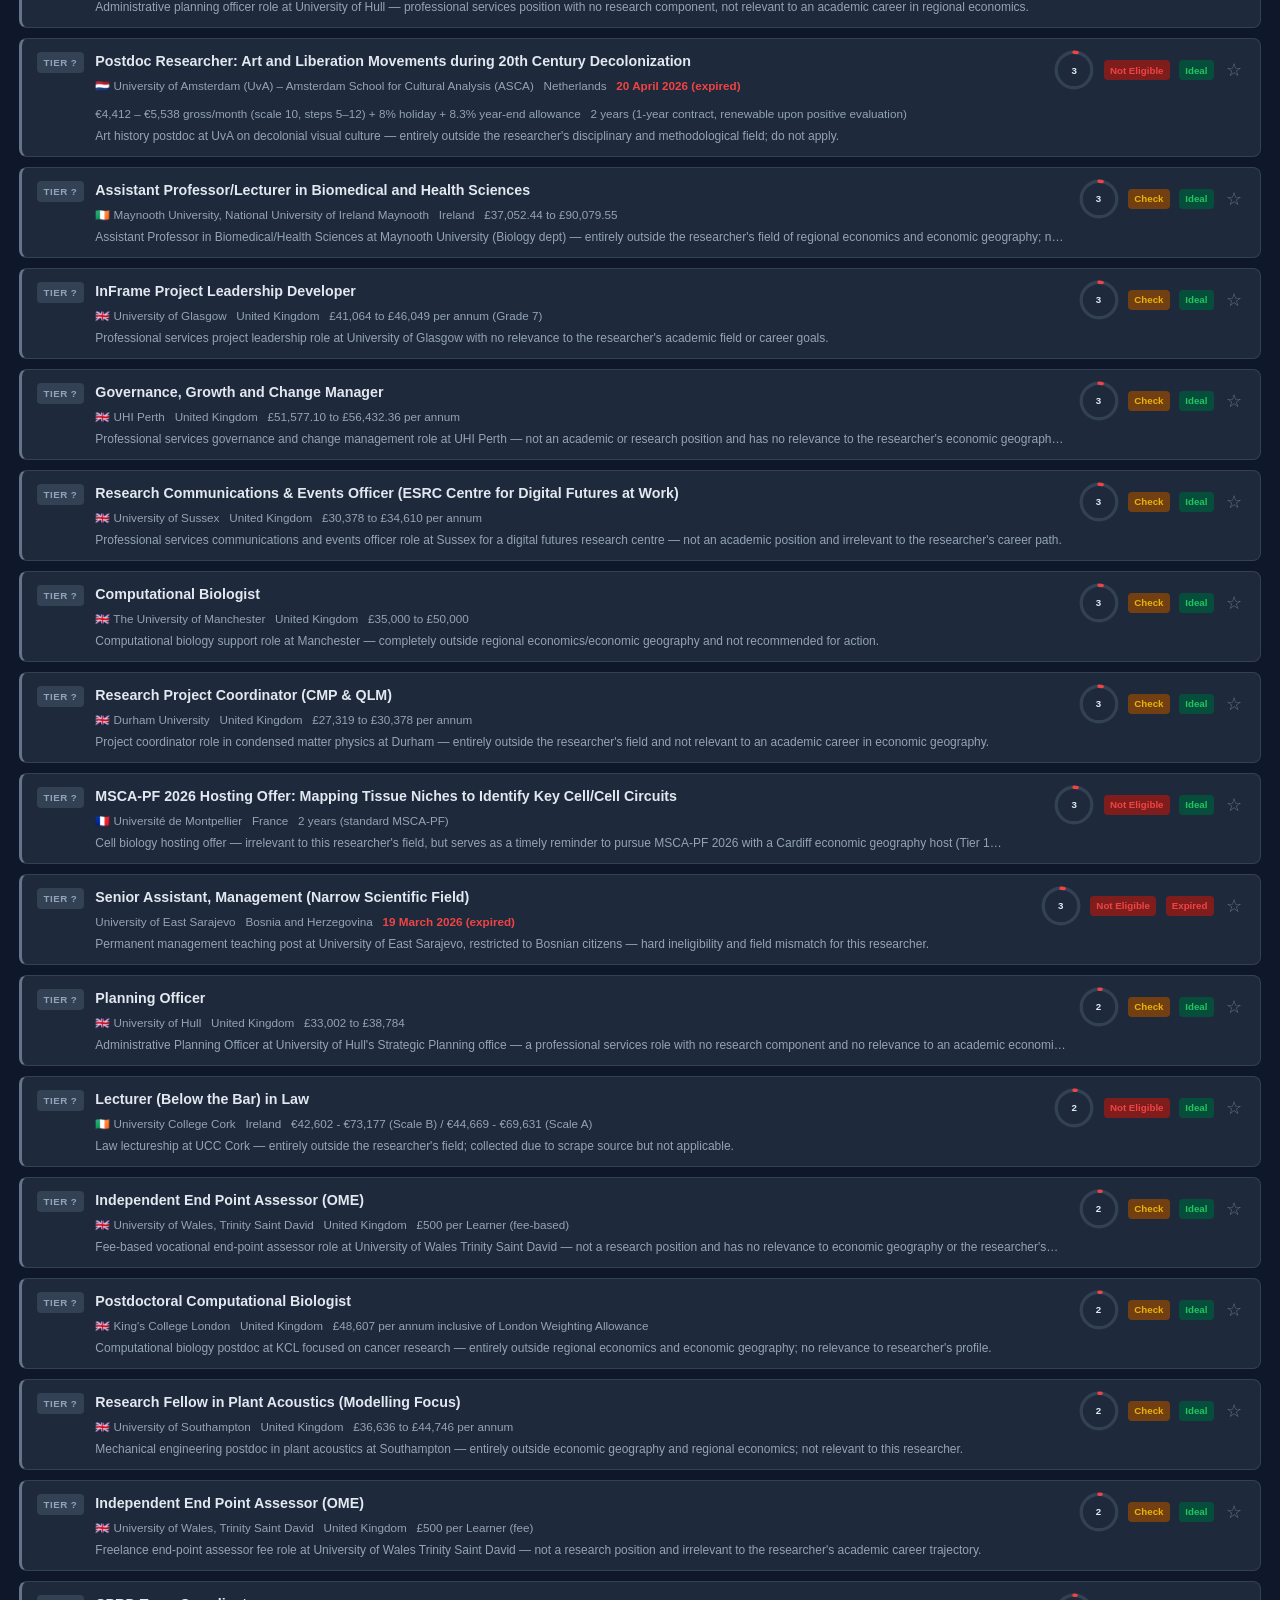
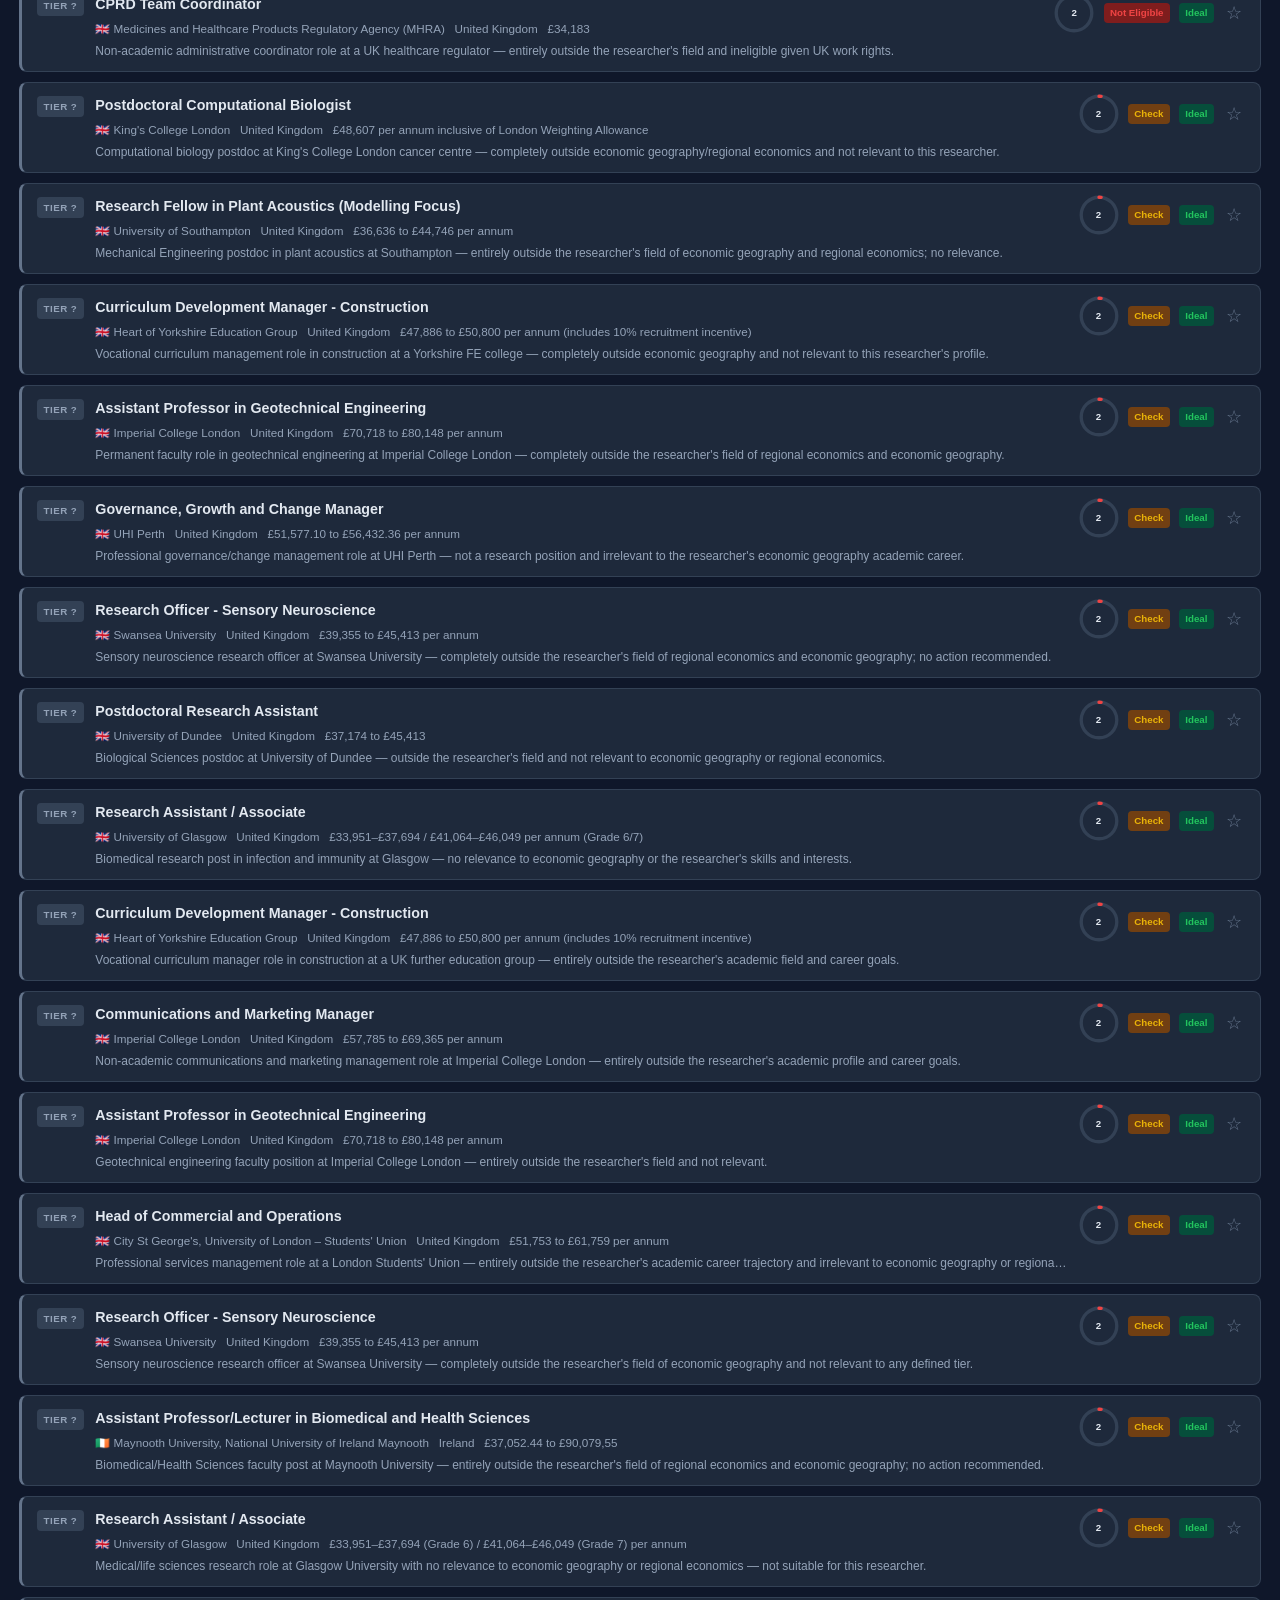
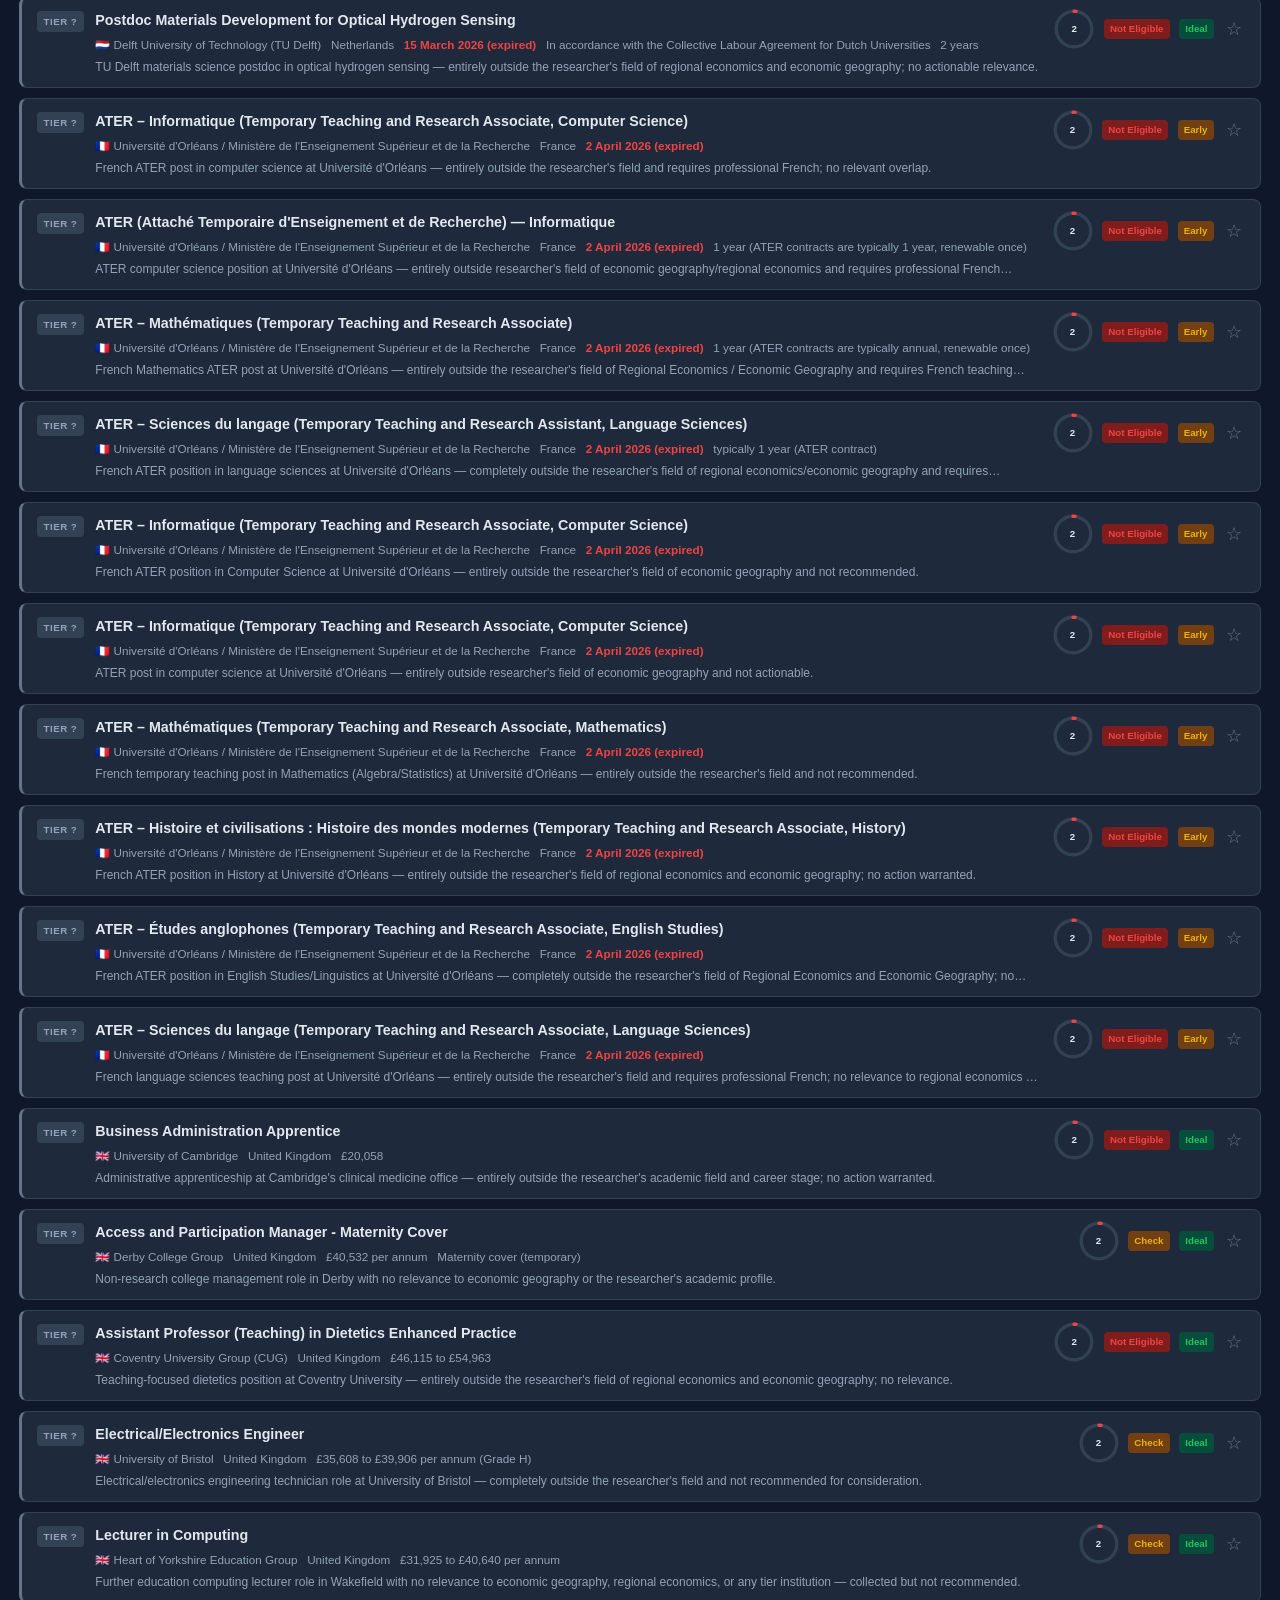
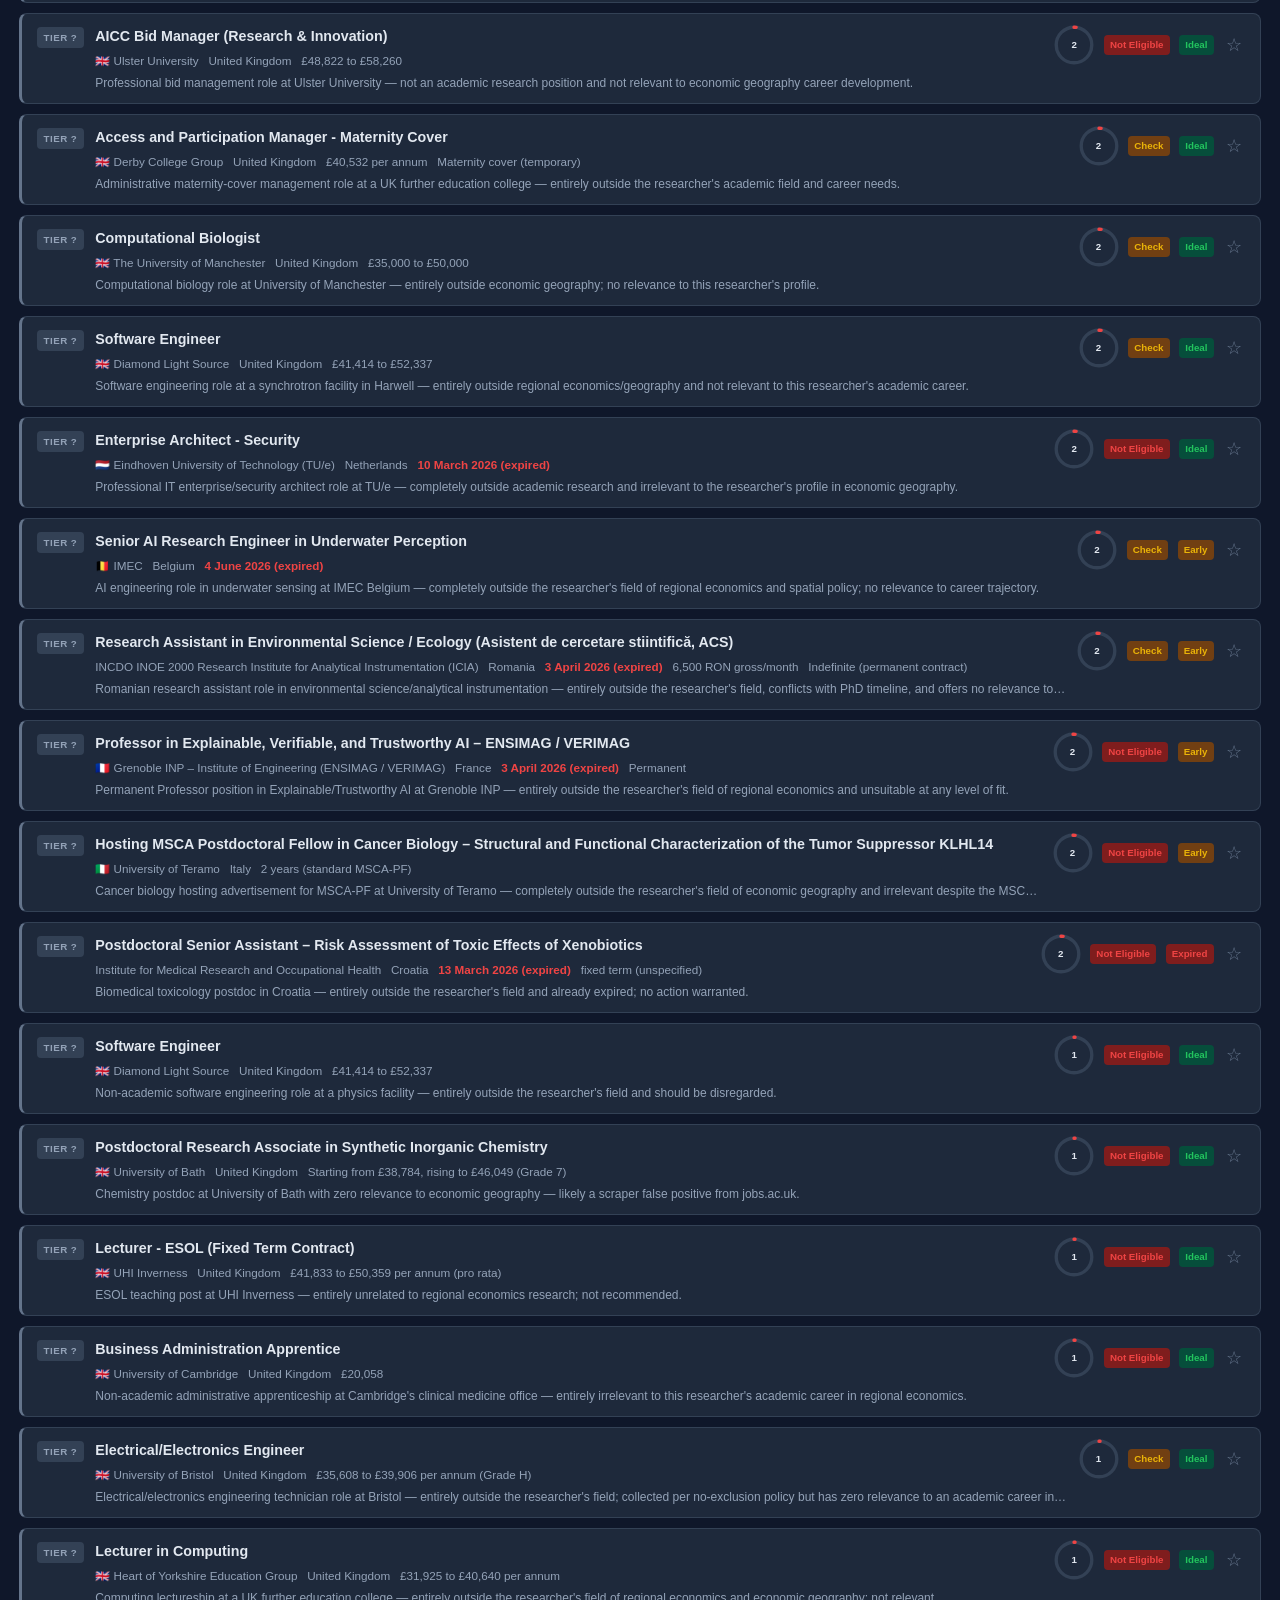
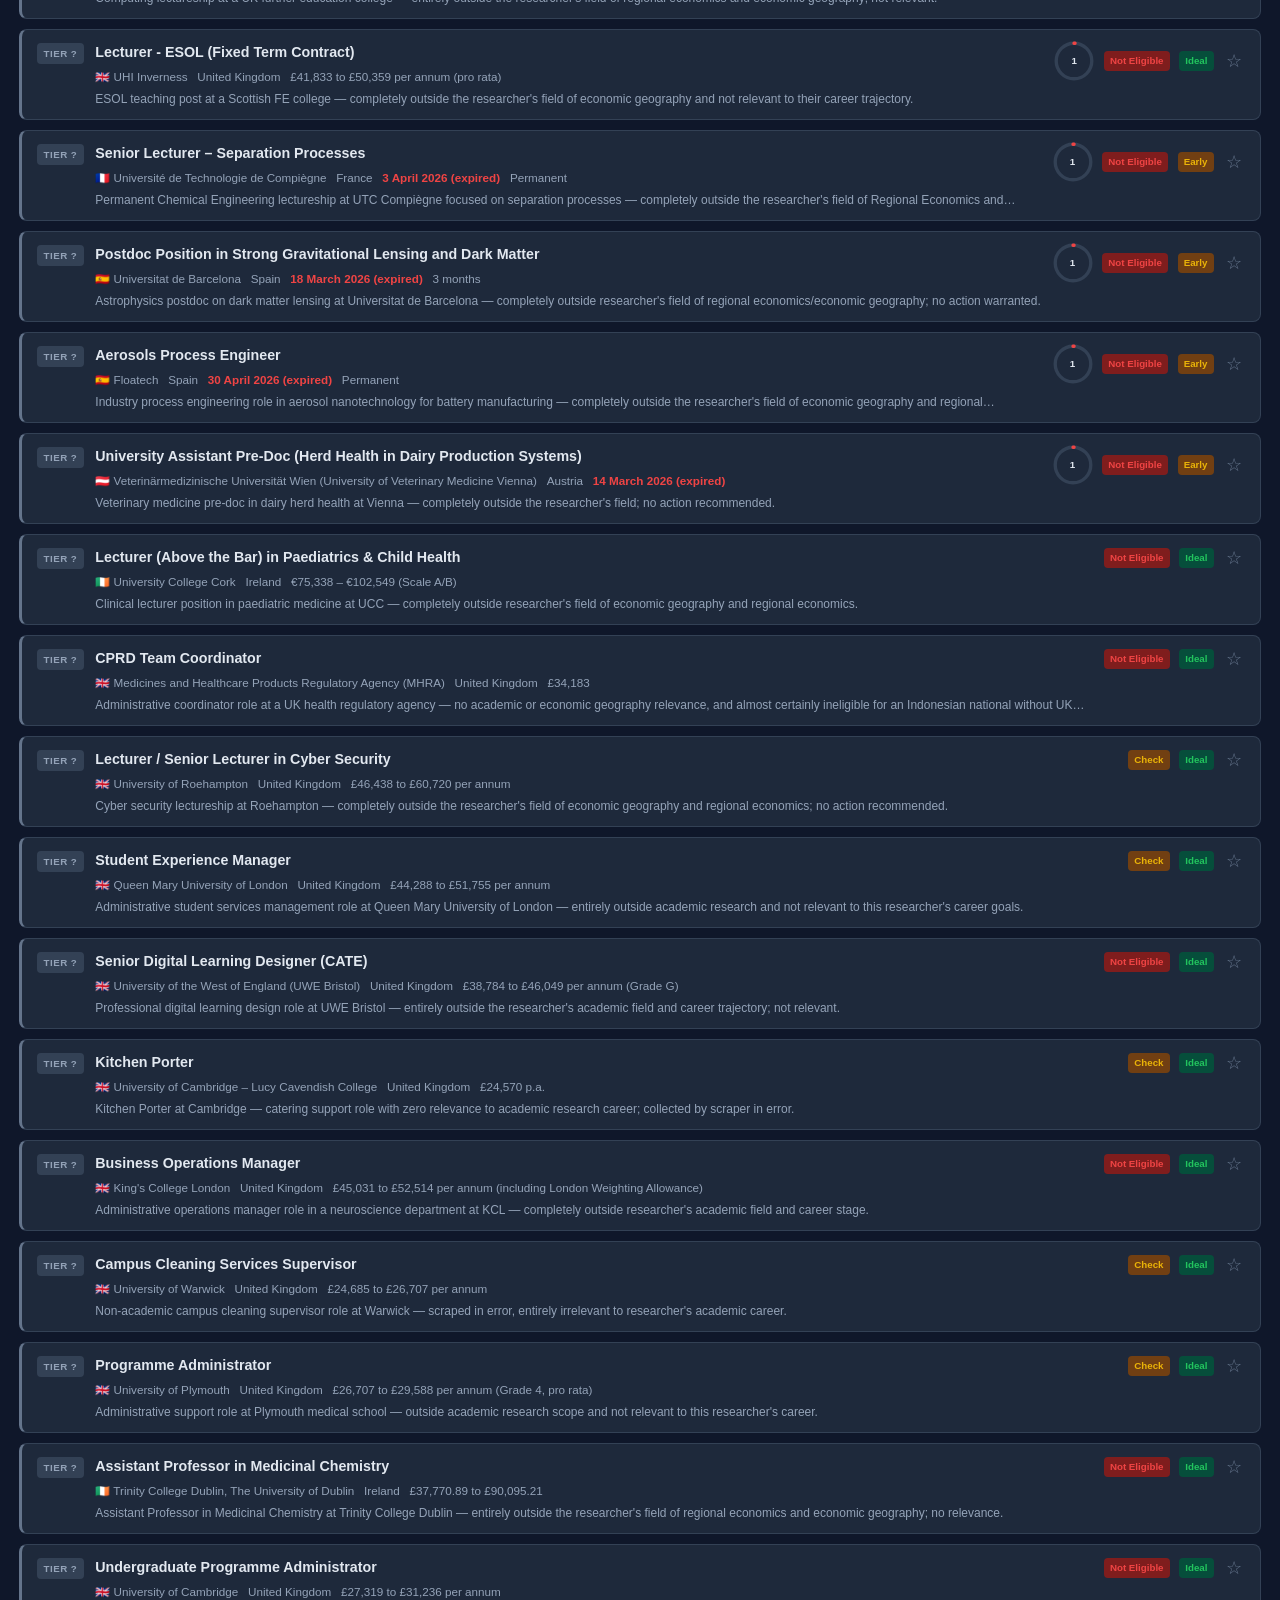
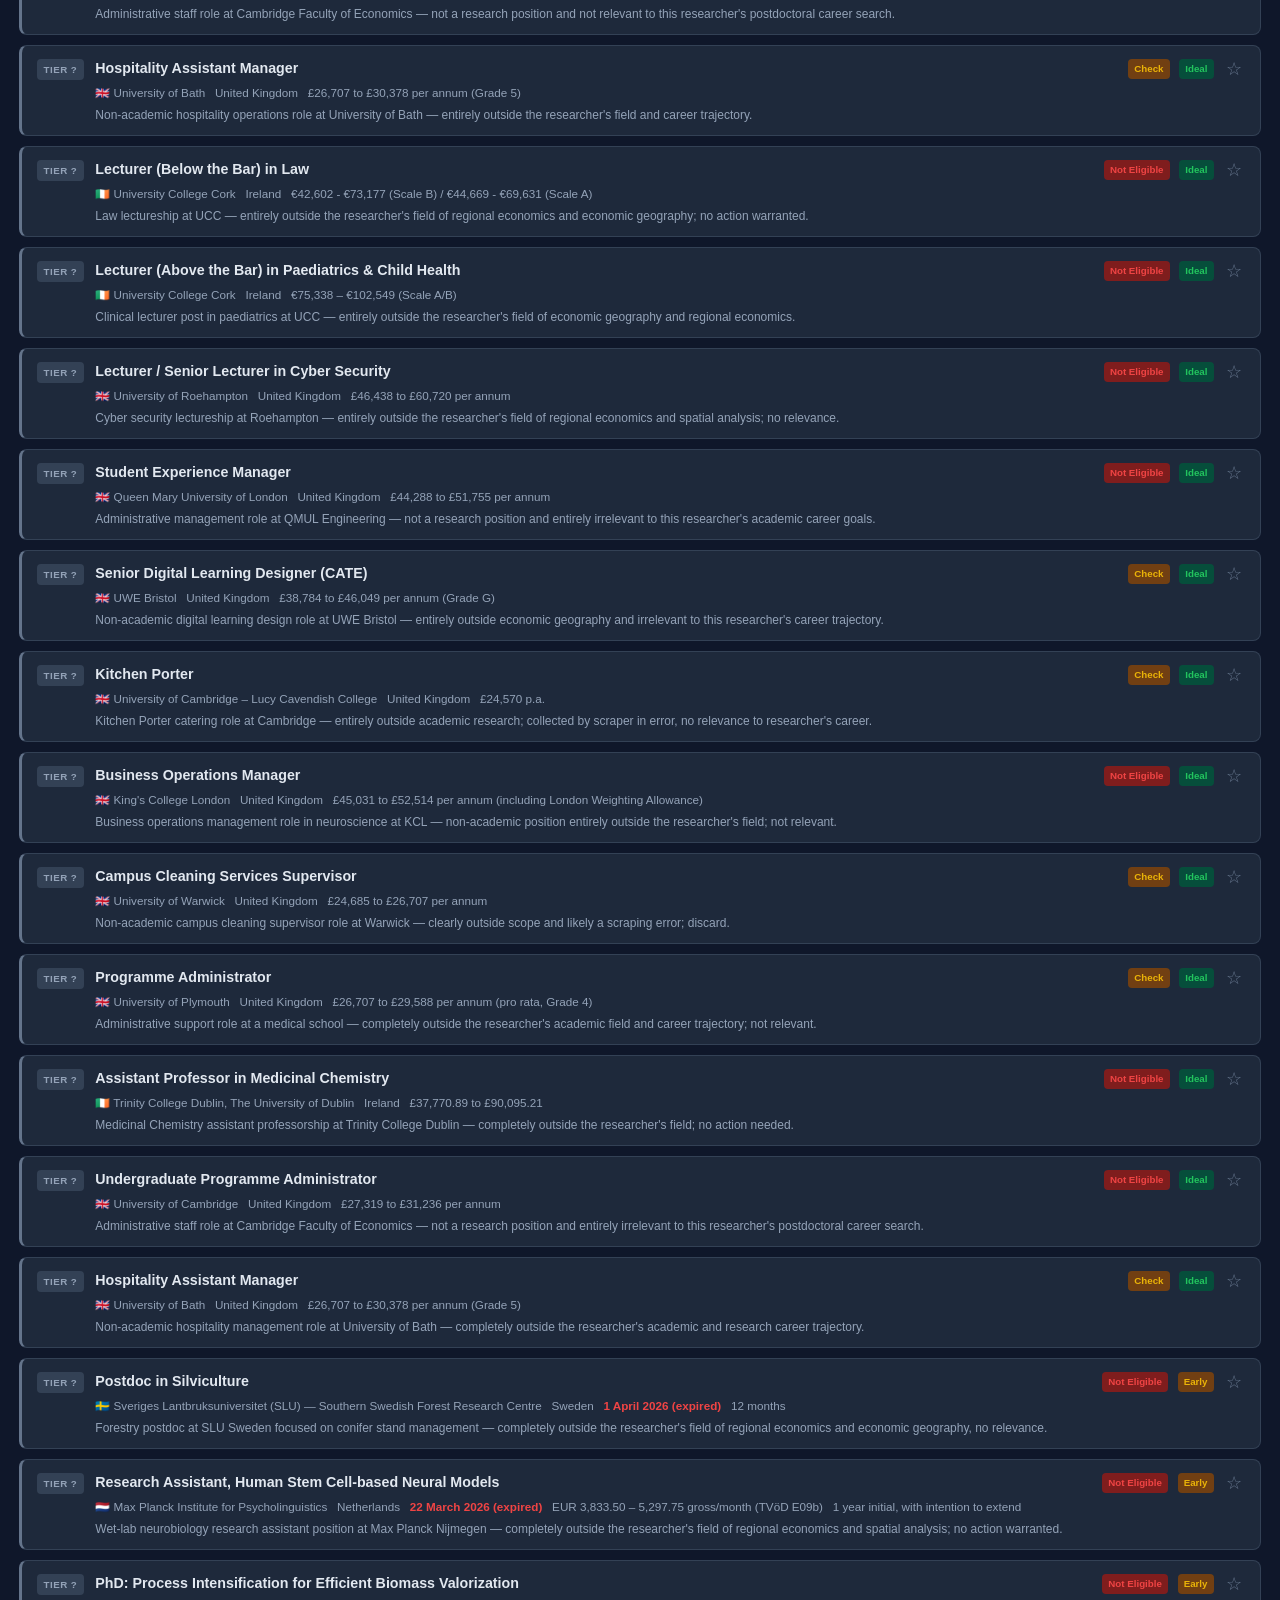
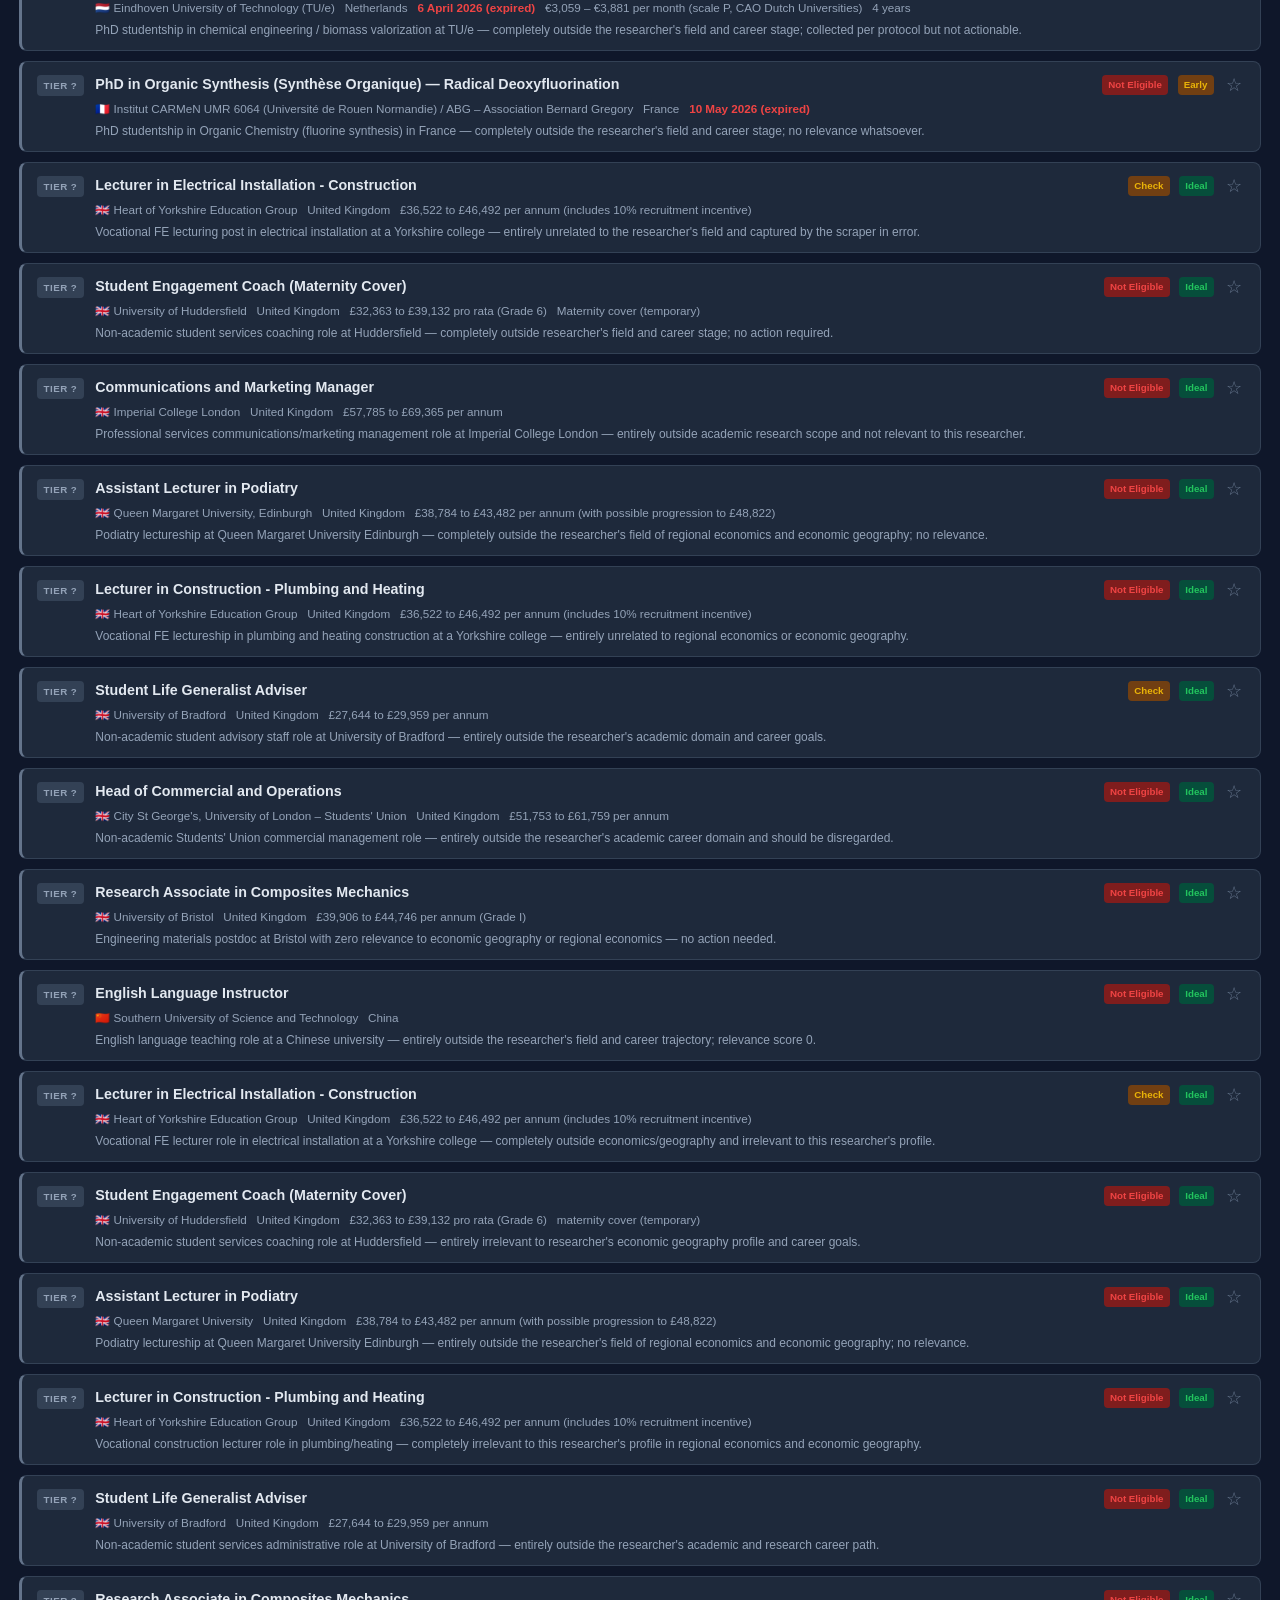
==== commit 1416932a: "Clickable stats, early cron, prompt caching - Move daily workflow to 02:00 UTC (03:00 CET) - Make ti" ====
--- a/index.html
+++ b/index.html
@@ -88,19 +88,19 @@
           <span class="stat-value" id="statNew">--</span>
           <span class="stat-label">New this week</span>
         </div>
-        <div class="stat-card stat-tier1">
+        <div class="stat-card stat-tier1 stat-clickable" data-filter-tier="1">
           <span class="stat-value" id="statT1">--</span>
           <span class="stat-label">Tier 1</span>
         </div>
-        <div class="stat-card stat-tier2">
+        <div class="stat-card stat-tier2 stat-clickable" data-filter-tier="2">
           <span class="stat-value" id="statT2">--</span>
           <span class="stat-label">Tier 2</span>
         </div>
-        <div class="stat-card stat-tier3">
+        <div class="stat-card stat-tier3 stat-clickable" data-filter-tier="3">
           <span class="stat-value" id="statT3">--</span>
           <span class="stat-label">Tier 3</span>
         </div>
-        <div class="stat-card stat-tier4">
+        <div class="stat-card stat-tier4 stat-clickable" data-filter-tier="4">
           <span class="stat-value" id="statT4">--</span>
           <span class="stat-label">Tier 4</span>
         </div>
@@ -112,7 +112,7 @@
           <span class="stat-value" id="statCheck">--</span>
           <span class="stat-label">Check</span>
         </div>
-        <div class="stat-card stat-deadline">
+        <div class="stat-card stat-deadline stat-clickable" id="statDeadlineCard">
           <span class="stat-value" id="statDeadline">--</span>
           <span class="stat-label">Next deadline</span>
         </div>
--- a/assets/style.css
+++ b/assets/style.css
@@ -200,6 +200,8 @@
 }
 .stat-value { font-size: 1.35rem; font-weight: 700; }
 .stat-label { font-size: .7rem; color: var(--text-dim); text-transform: uppercase; letter-spacing: .03em; }
+.stat-clickable { cursor: pointer; transition: background .15s, transform .1s; }
+.stat-clickable:hover { background: var(--hover); transform: translateY(-1px); }
 
 .stat-tier1 { border-left: 3px solid var(--t1); }
 .stat-tier1 .stat-value { color: var(--t1); }
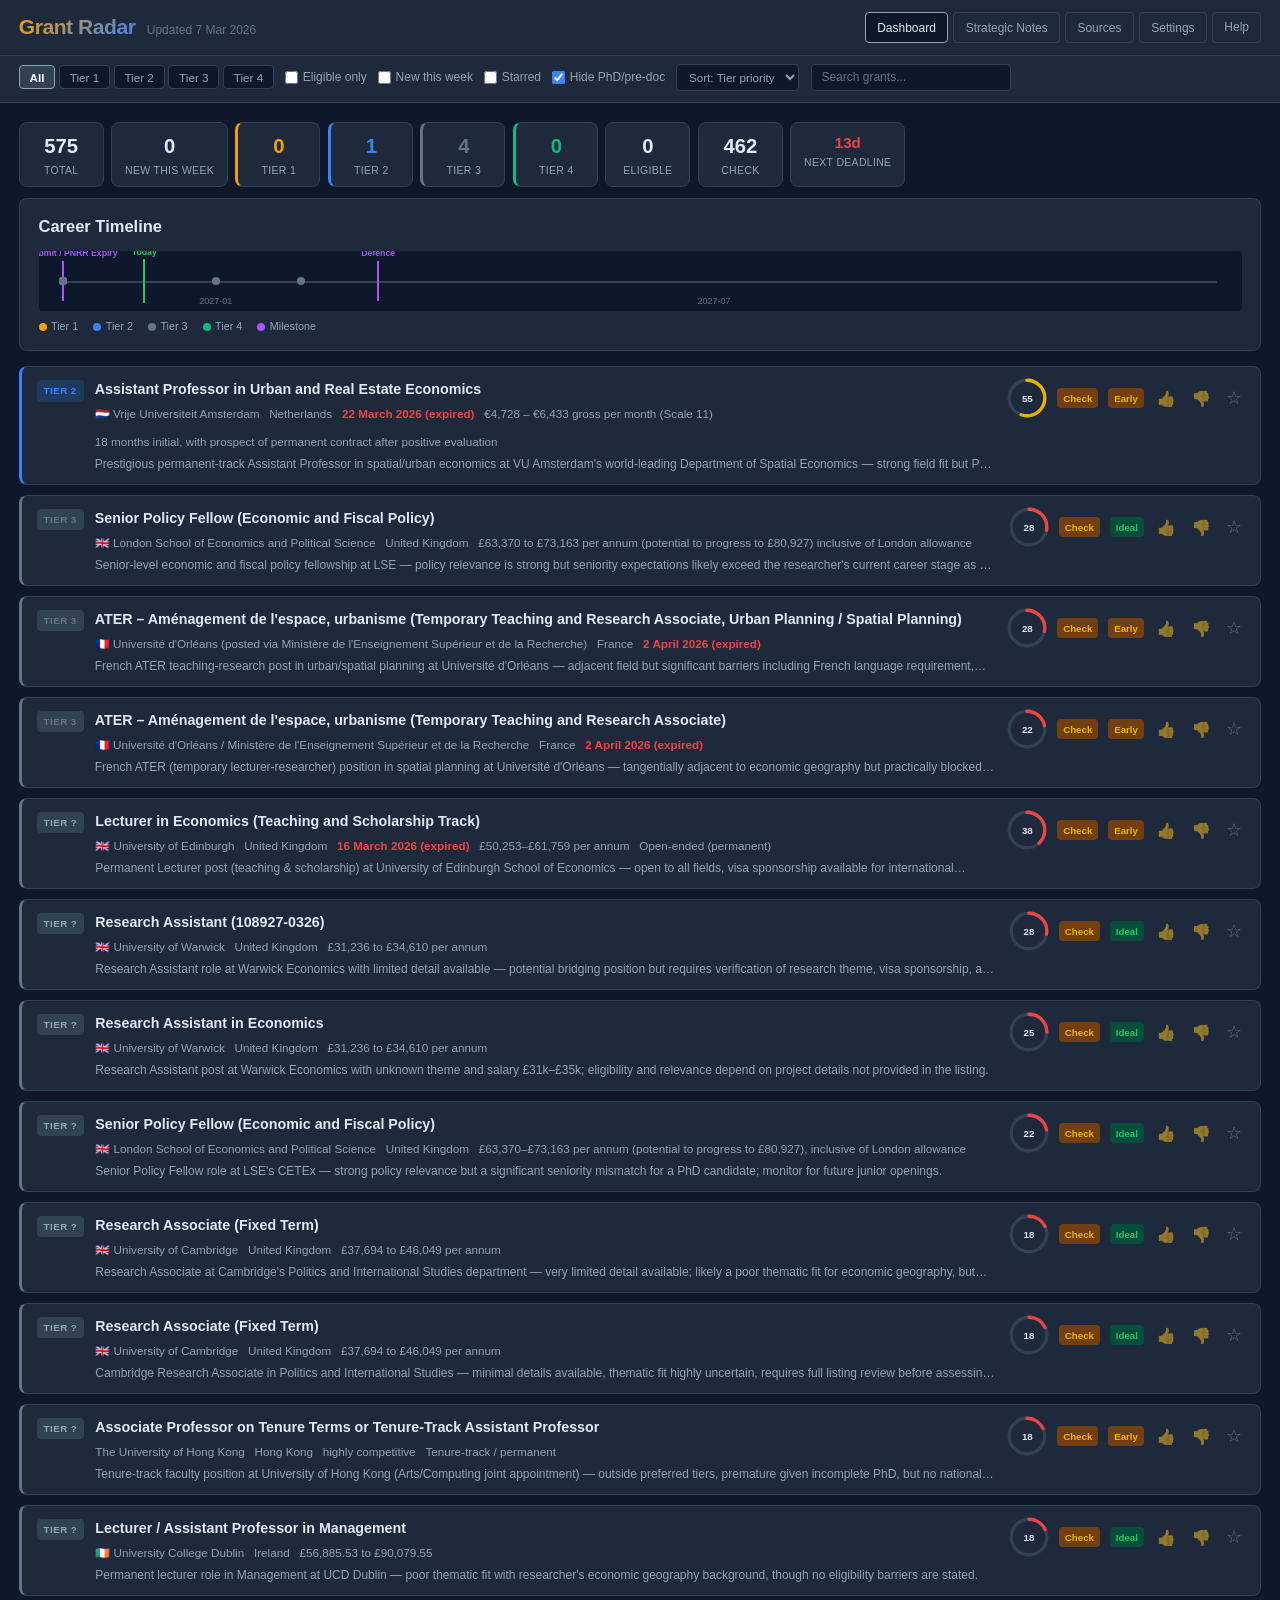
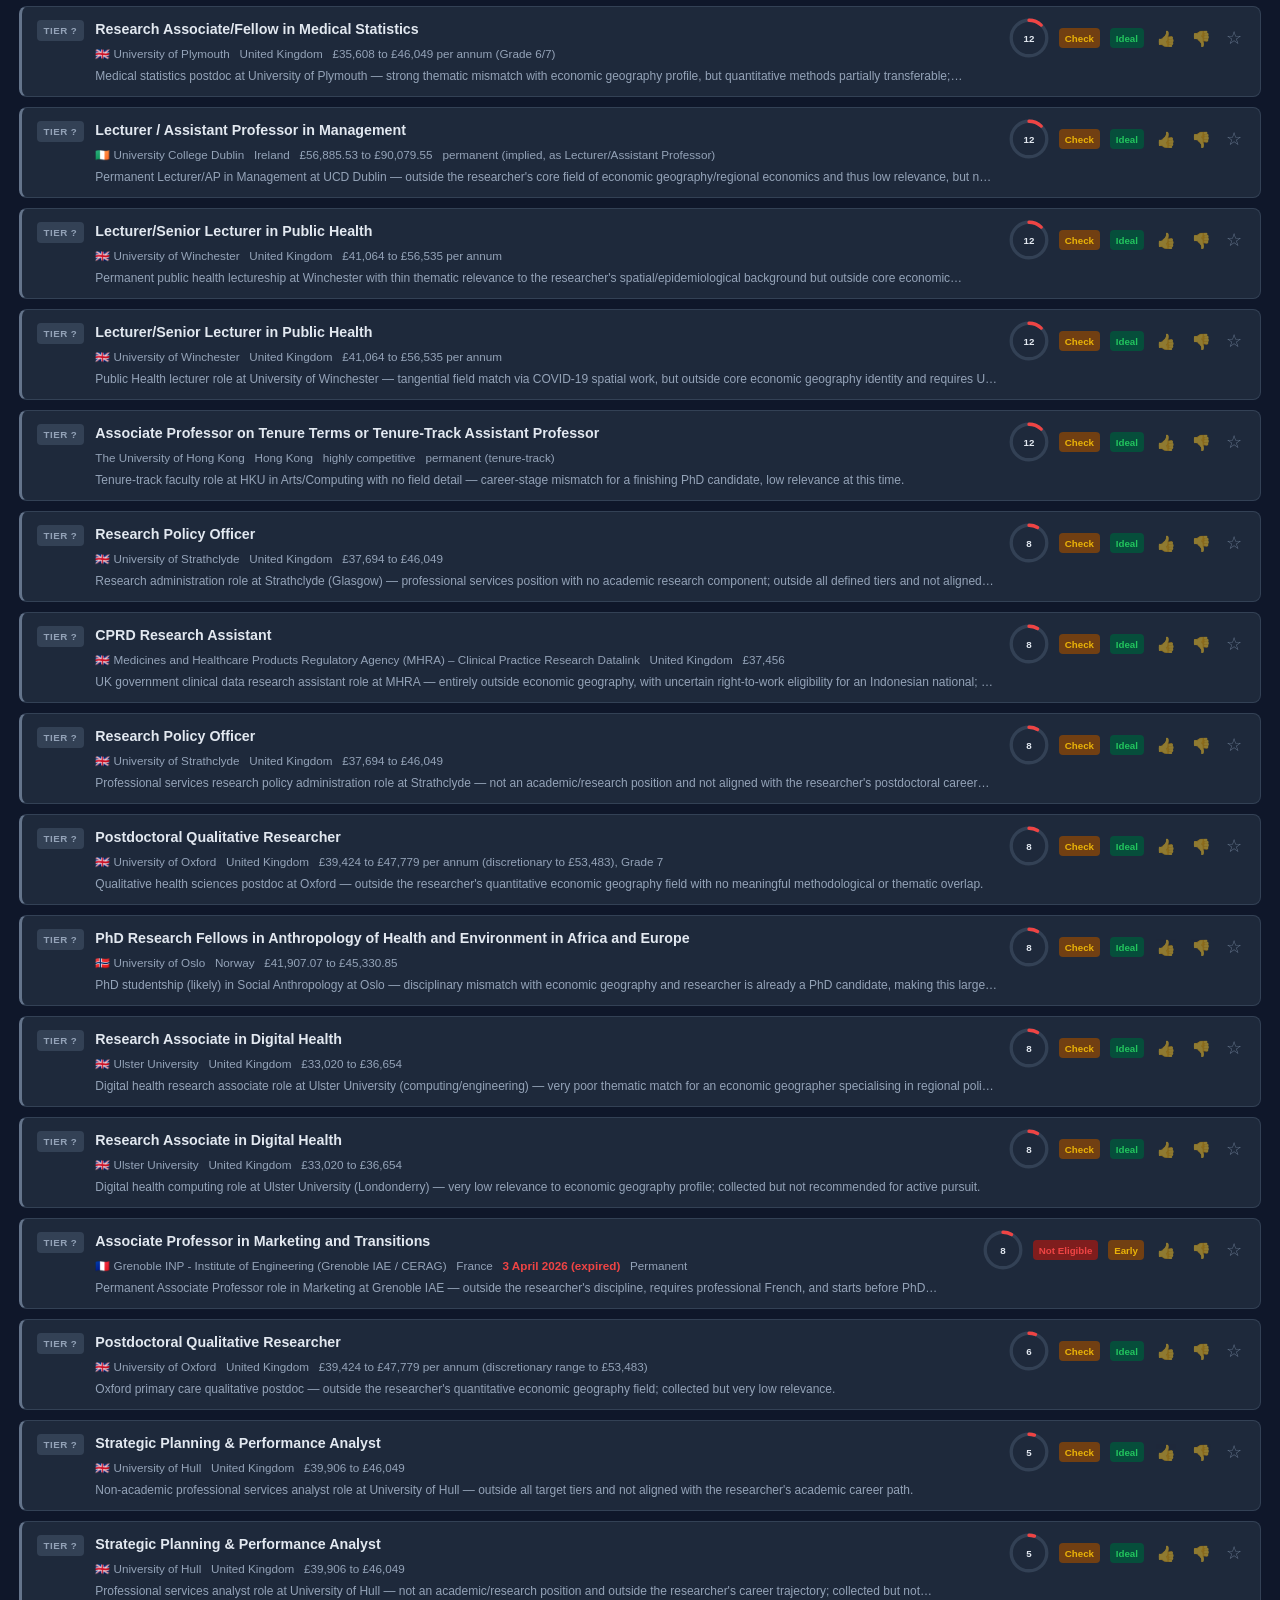
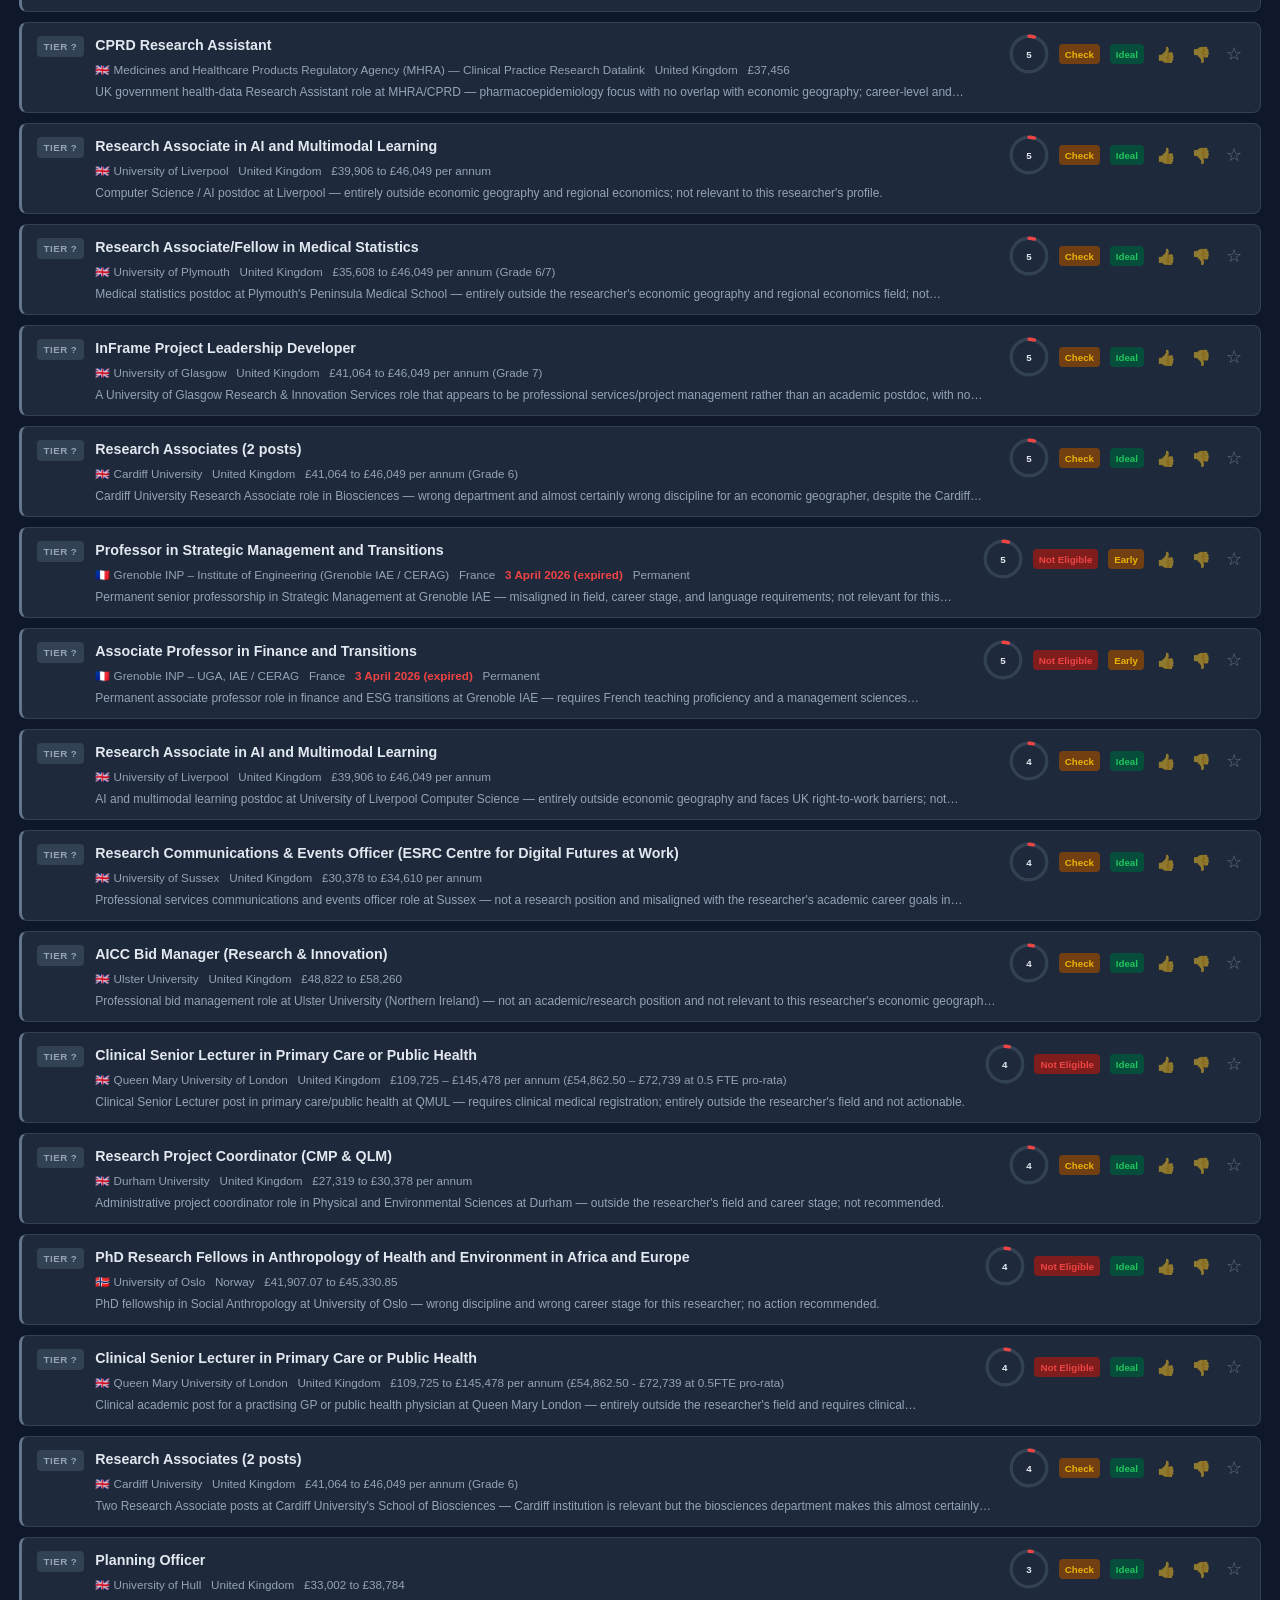
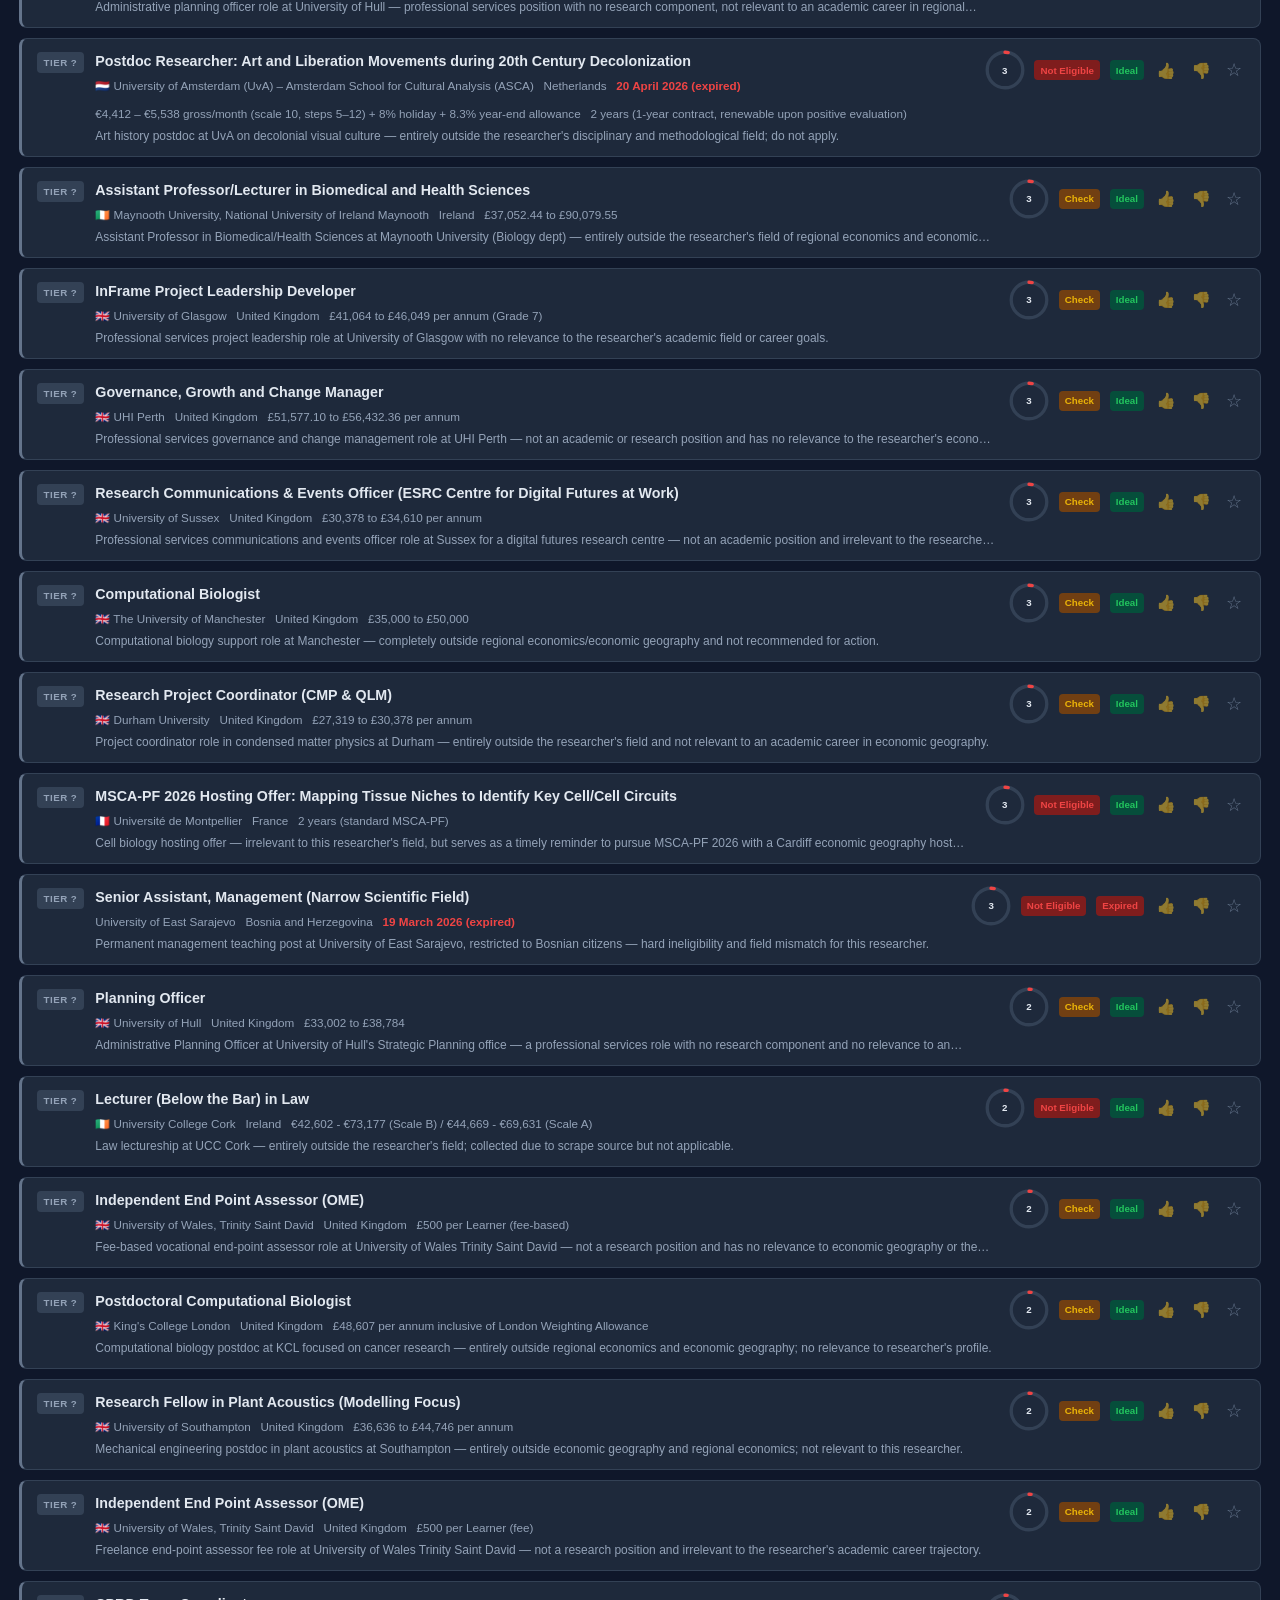
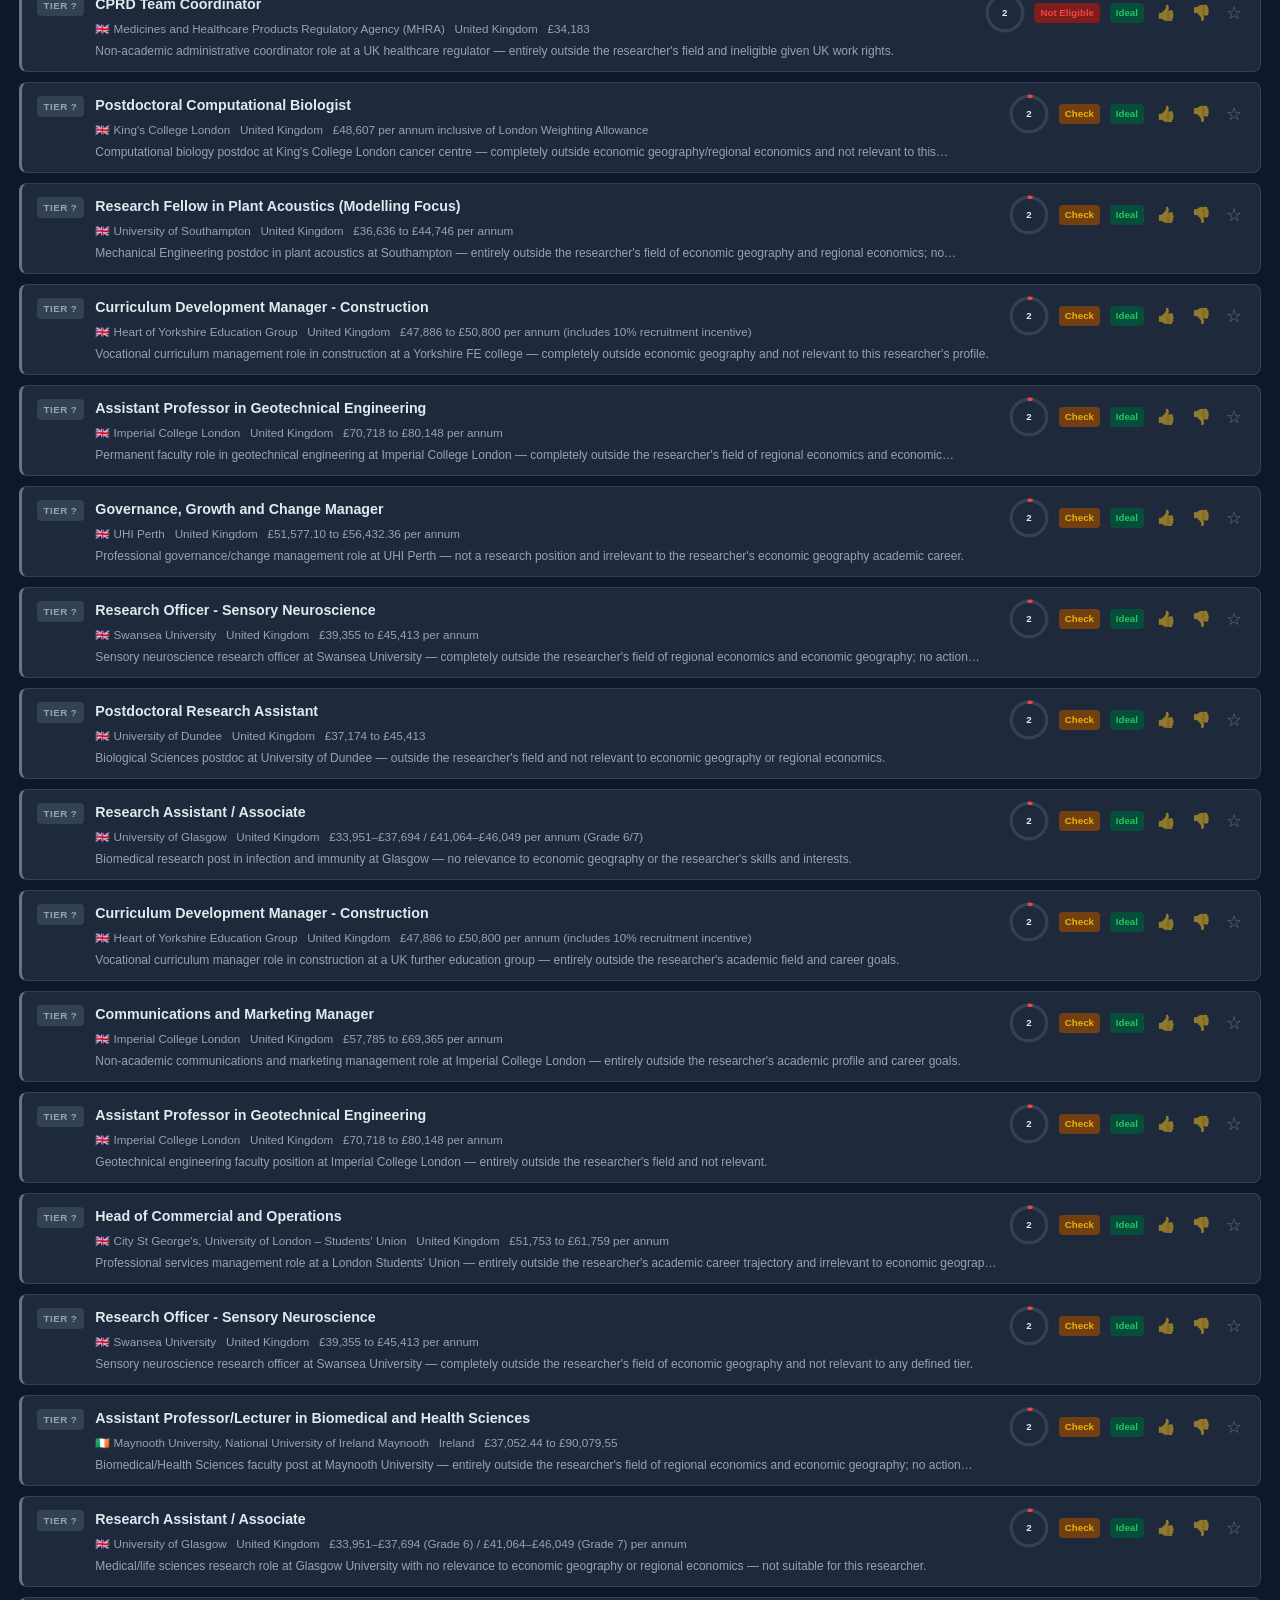
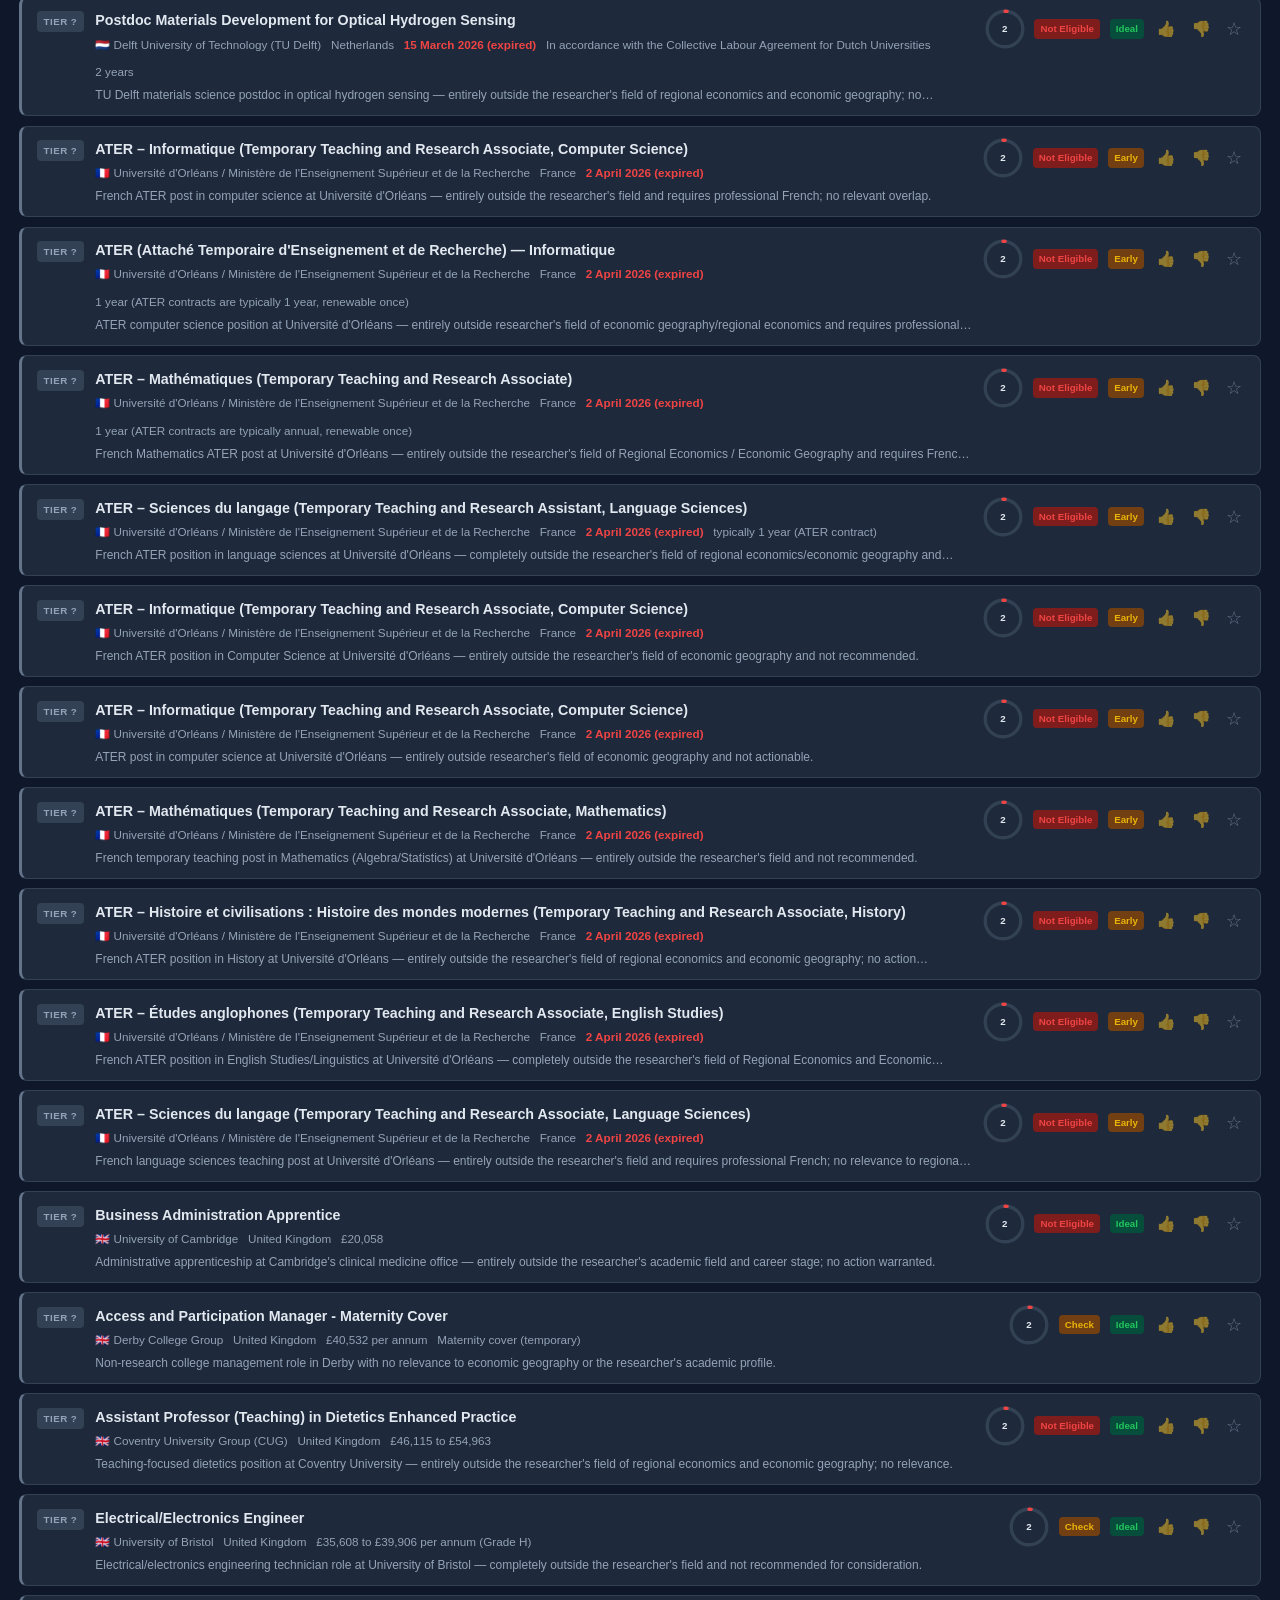
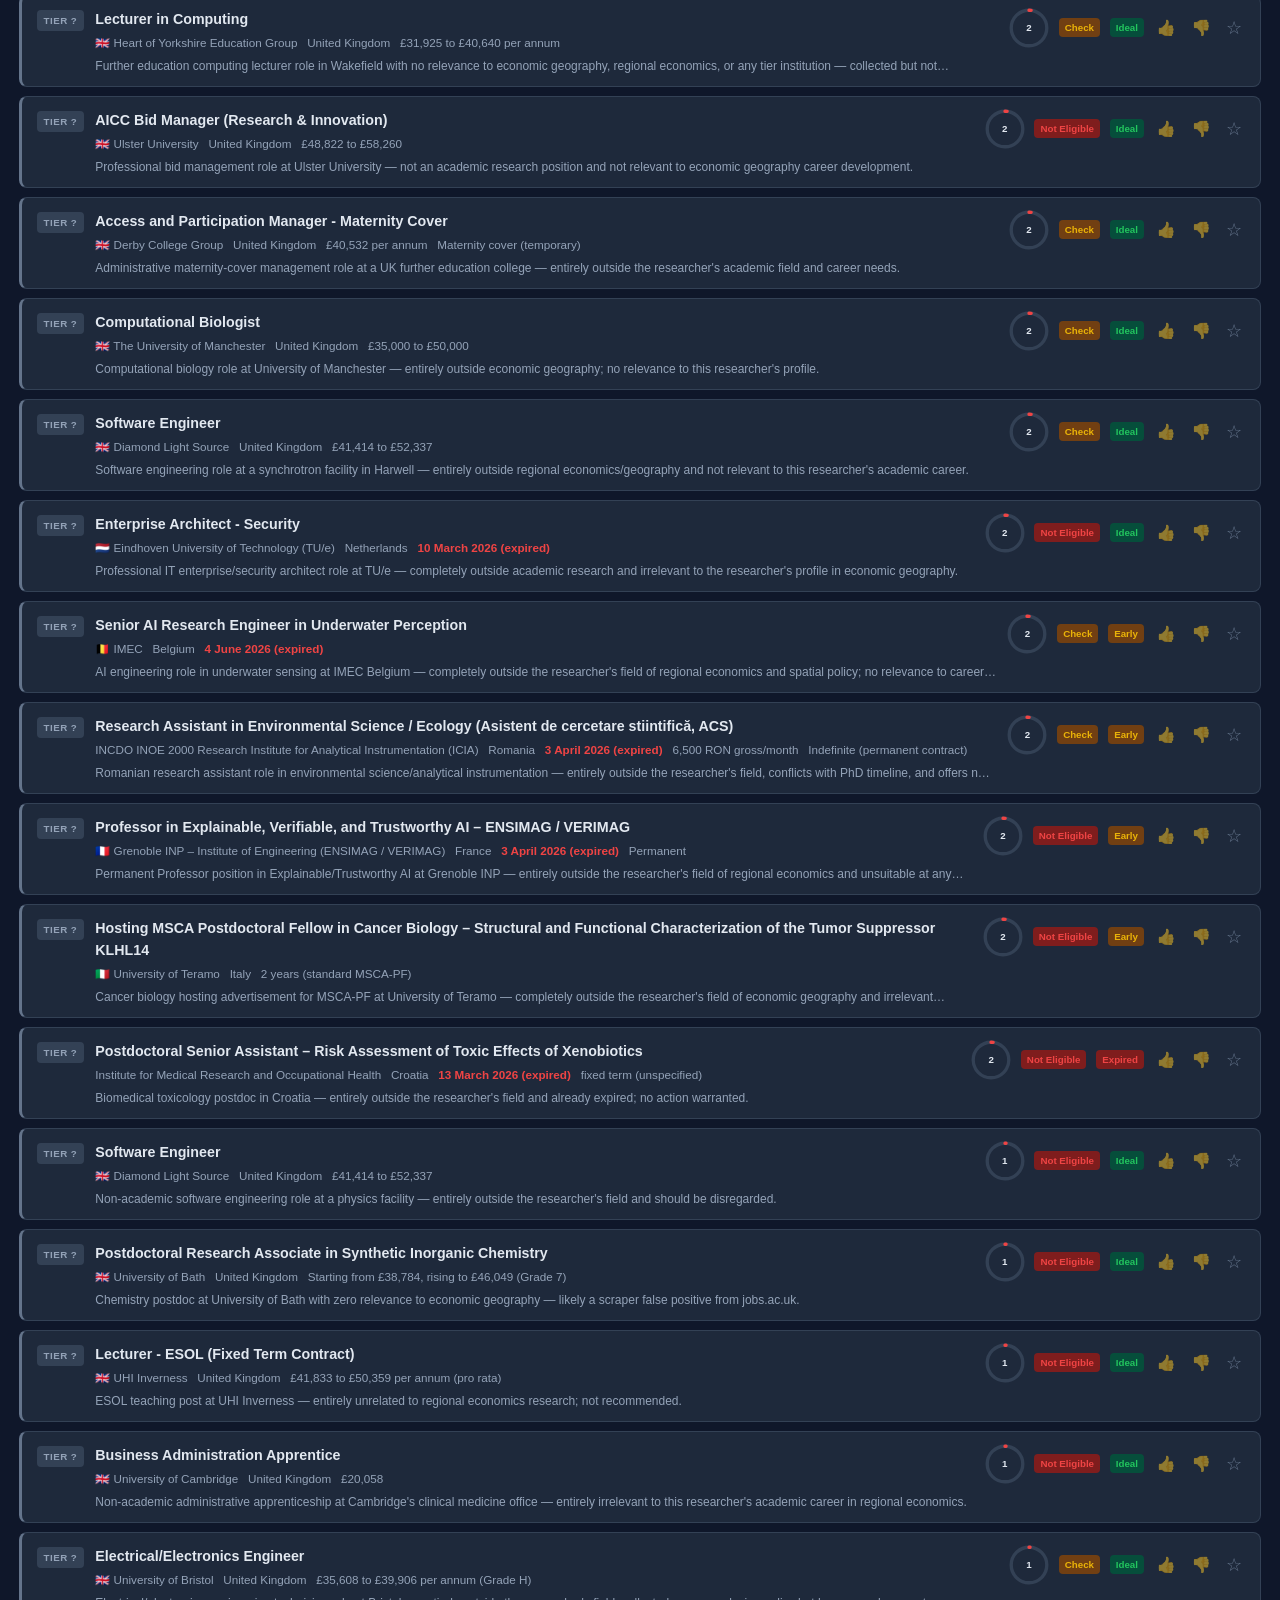
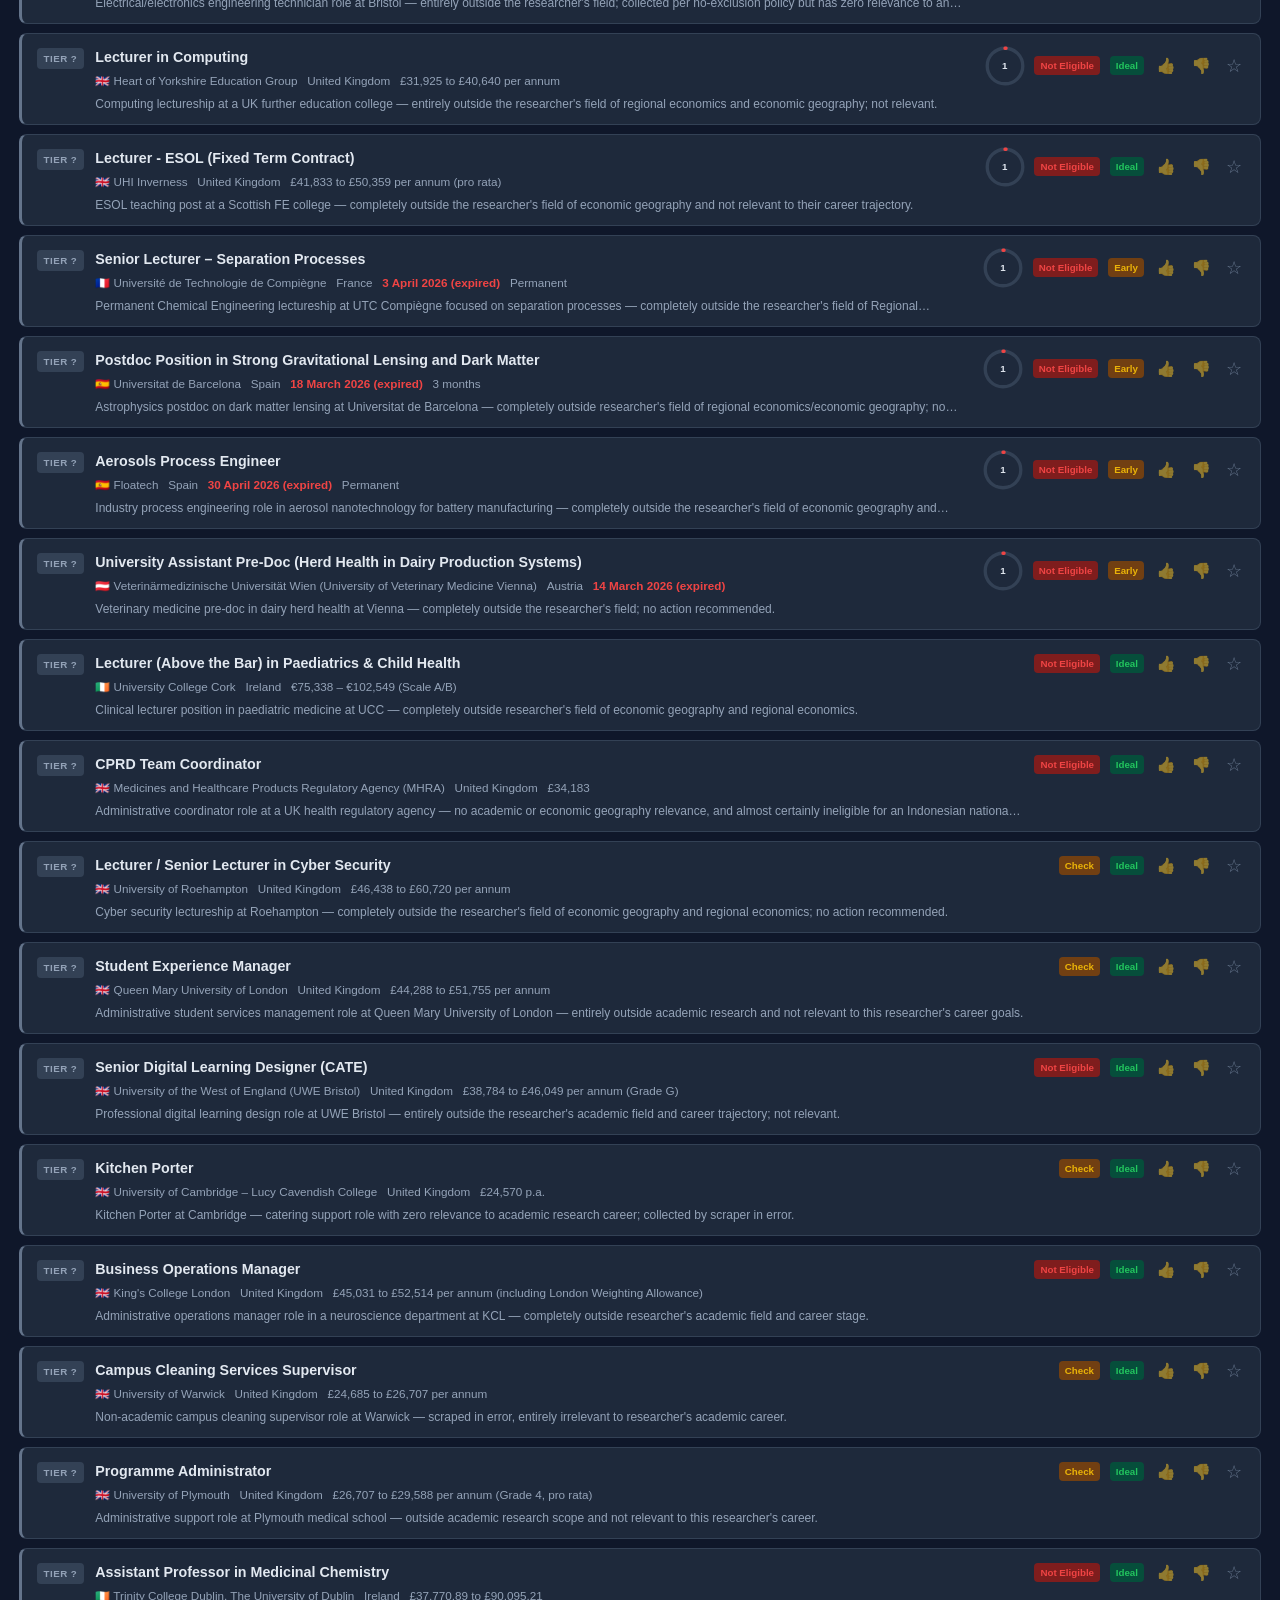
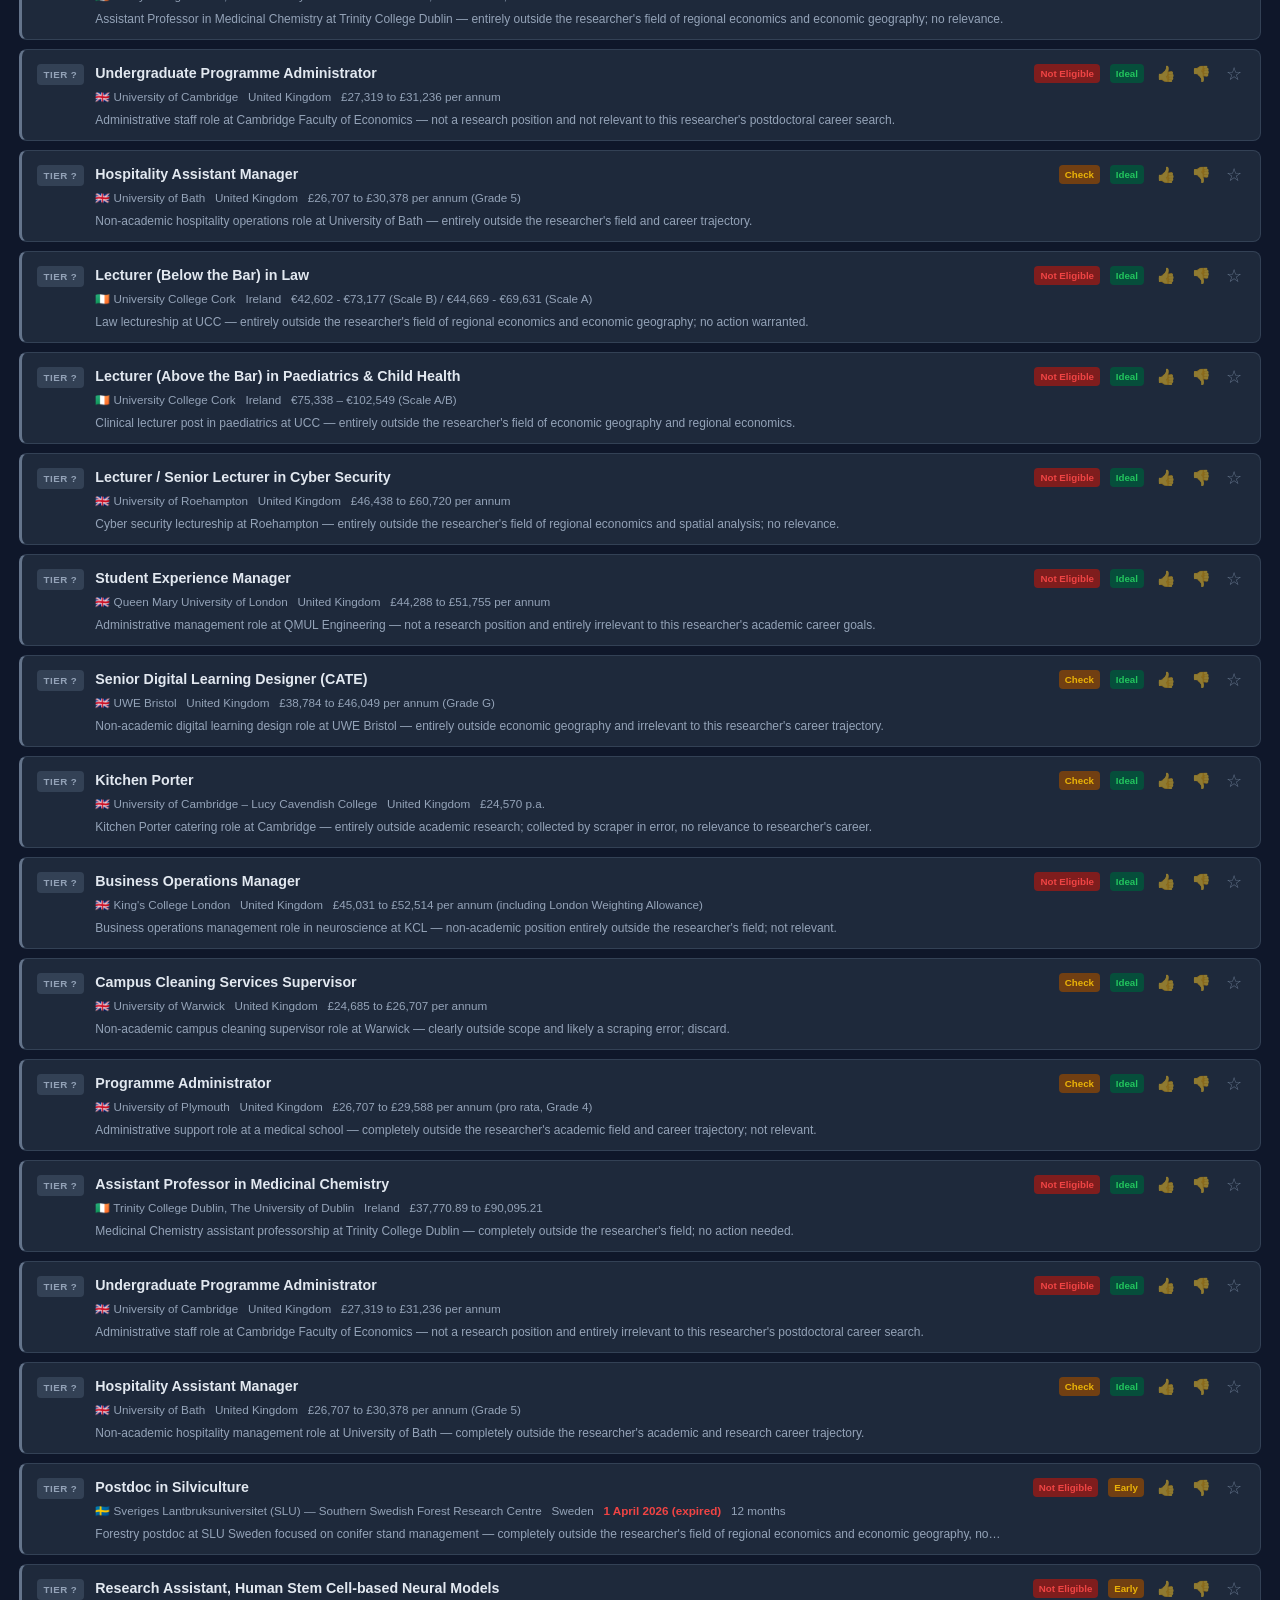
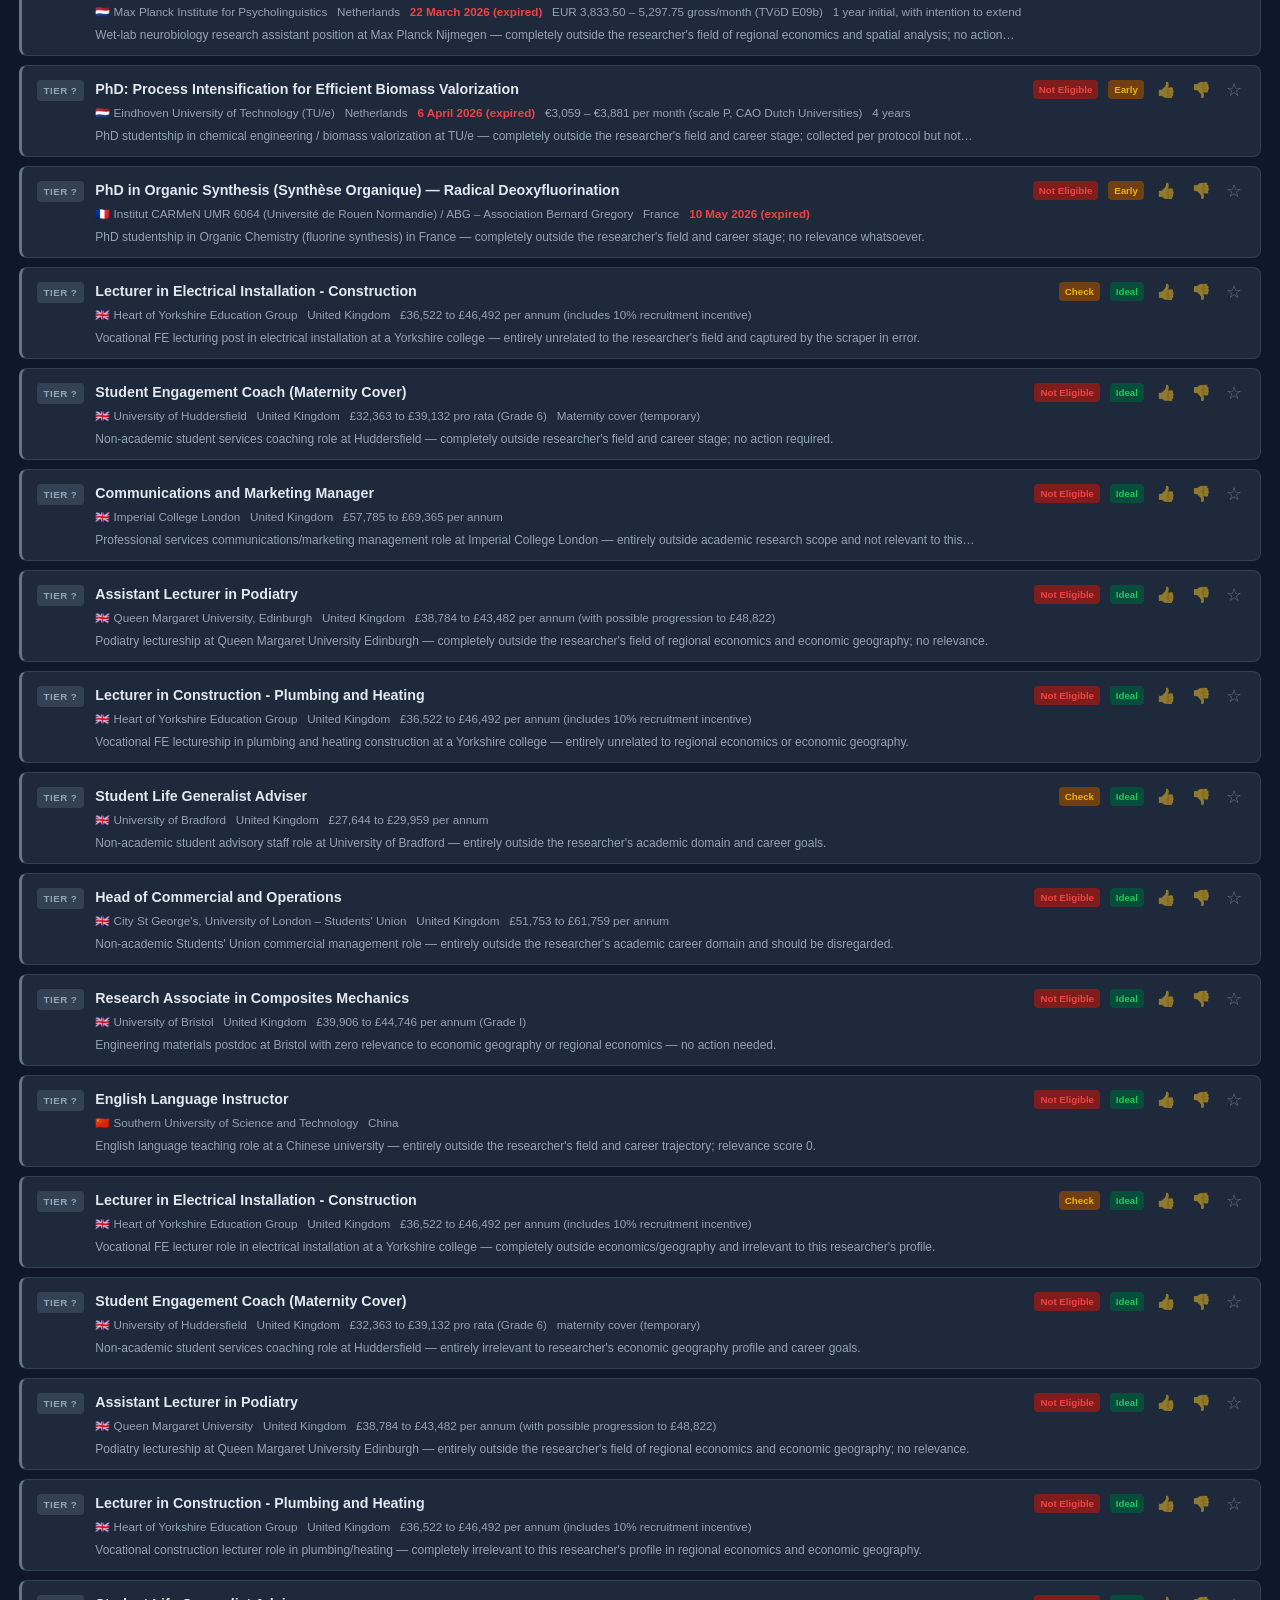
==== commit 33777ebe: "Pre-analysis filter, feedback ratings, career-level scoring Backend: - Add two-layer pre-filter betw" ====
--- a/index.html
+++ b/index.html
@@ -74,6 +74,13 @@
 
   <!-- ===== MAIN CONTENT ===== -->
   <main class="main">
+
+    <!-- Feedback export reminder (hidden by default) -->
+    <div class="feedback-reminder hidden" id="feedbackReminder">
+      <span>📋 You have unexported grant ratings from over 30 days ago.</span>
+      <button class="reminder-export-btn" id="reminderExportBtn">Export Now</button>
+      <button class="reminder-dismiss-btn" id="reminderDismissBtn">Dismiss</button>
+    </div>
 
     <!-- TAB: Dashboard -->
     <section class="tab-panel active" id="panelDashboard">
@@ -223,6 +230,19 @@
           </dl>
           <p class="settings-note">To modify settings, use Claude Code. <a href="help.html">See Help page</a>.</p>
         </div>
+
+        <div class="settings-card">
+          <h3>Feedback Log</h3>
+          <p class="section-sub" style="margin-bottom:.5rem">Rate grants with thumbs up/down on each card. Export monthly for pattern analysis.</p>
+          <dl>
+            <dt>Total rated</dt><dd id="settingsFeedbackCount">0</dd>
+            <dt>Thumbs up</dt><dd id="settingsFeedbackUp">0</dd>
+            <dt>Thumbs down</dt><dd id="settingsFeedbackDown">0</dd>
+            <dt>Last export</dt><dd id="settingsFeedbackLastExport">Never</dd>
+          </dl>
+          <button class="export-btn" id="exportFeedbackBtn">Export Feedback Log</button>
+          <button class="clear-feedback-btn" id="clearFeedbackBtn" style="margin-left:.5rem">Clear All Ratings</button>
+        </div>
       </div>
     </section>
 
--- a/assets/style.css
+++ b/assets/style.css
@@ -499,6 +499,88 @@
 .star-btn:hover { color: var(--t1); transform: scale(1.2); }
 .star-btn.starred { color: var(--t1); }
 
+/* Rating buttons (thumbs up/down) */
+.rate-up-btn, .rate-down-btn {
+  background: none;
+  border: none;
+  font-size: 1rem;
+  cursor: pointer;
+  color: var(--text-muted);
+  transition: color .15s, transform .15s;
+  padding: .2rem;
+  line-height: 1;
+  opacity: 0.5;
+}
+.rate-up-btn:hover { color: var(--green); transform: scale(1.2); opacity: 1; }
+.rate-down-btn:hover { color: var(--red); transform: scale(1.2); opacity: 1; }
+.rate-up-btn.active { color: var(--green); opacity: 1; }
+.rate-down-btn.active { color: var(--red); opacity: 1; }
+
+/* Subtle card tint for rated grants */
+.grant-card.rated-up { border-left: 3px solid var(--green); }
+.grant-card.rated-down { border-left: 3px solid var(--red); }
+
+/* Feedback reminder banner */
+.feedback-reminder {
+  background: var(--card);
+  border: 1px solid var(--t1);
+  border-radius: .5rem;
+  padding: .6rem 1rem;
+  margin-bottom: .75rem;
+  display: flex;
+  align-items: center;
+  gap: .75rem;
+  font-size: .82rem;
+  color: var(--text-dim);
+  max-width: 1440px;
+  margin-left: auto;
+  margin-right: auto;
+}
+.reminder-export-btn {
+  background: var(--t1);
+  color: #000;
+  border: none;
+  padding: .3rem .75rem;
+  border-radius: .35rem;
+  cursor: pointer;
+  font-size: .78rem;
+  font-weight: 600;
+}
+.reminder-dismiss-btn {
+  background: none;
+  border: 1px solid var(--border);
+  color: var(--text-muted);
+  padding: .3rem .75rem;
+  border-radius: .35rem;
+  cursor: pointer;
+  font-size: .78rem;
+}
+
+/* Export & clear buttons in settings */
+.export-btn {
+  background: var(--blue);
+  color: #fff;
+  border: none;
+  padding: .4rem .85rem;
+  border-radius: .35rem;
+  cursor: pointer;
+  font-size: .82rem;
+  font-weight: 600;
+  margin-top: .5rem;
+}
+.export-btn:hover { opacity: 0.85; }
+.clear-feedback-btn {
+  background: none;
+  border: 1px solid var(--border);
+  color: var(--text-muted);
+  padding: .4rem .85rem;
+  border-radius: .35rem;
+  cursor: pointer;
+  font-size: .82rem;
+  margin-top: .5rem;
+}
+.clear-feedback-btn:hover { border-color: var(--red); color: var(--red); }
+
 
 /* ================================================================
    CARD EXPANDED DETAIL
